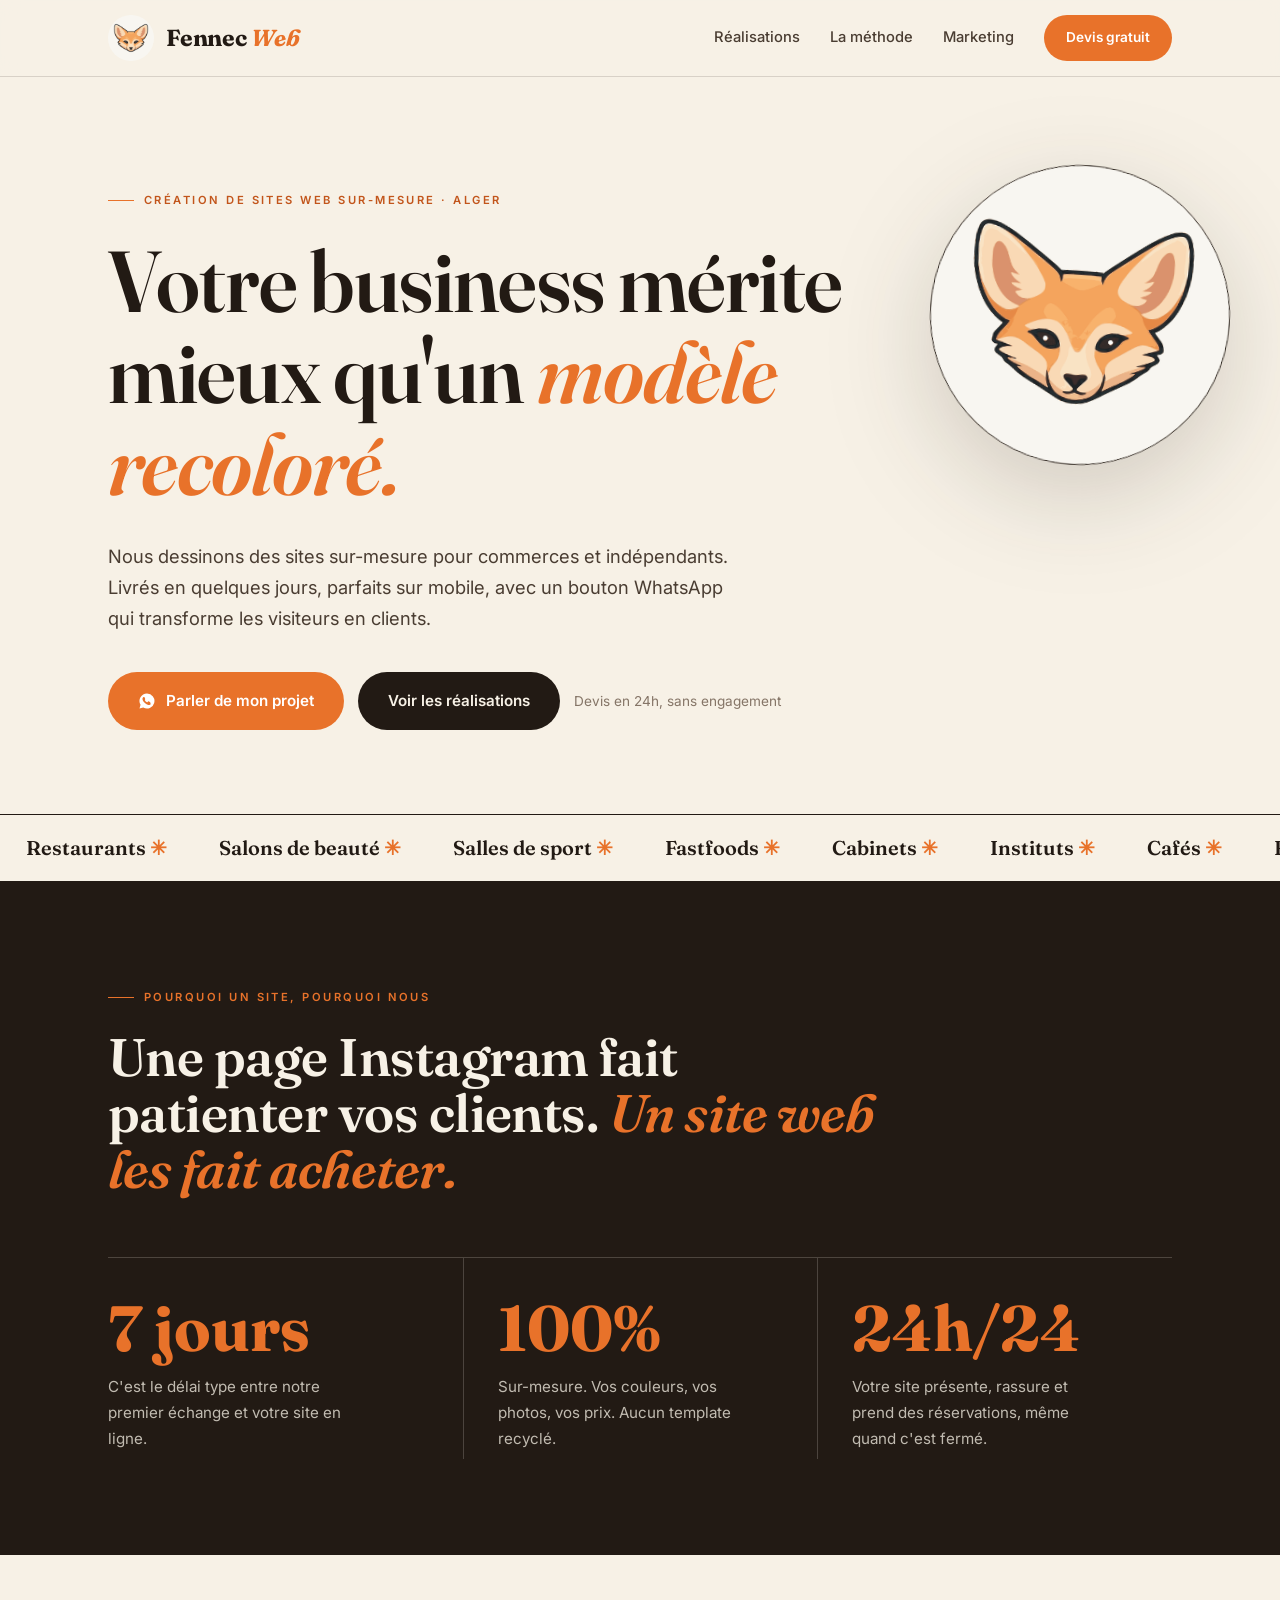
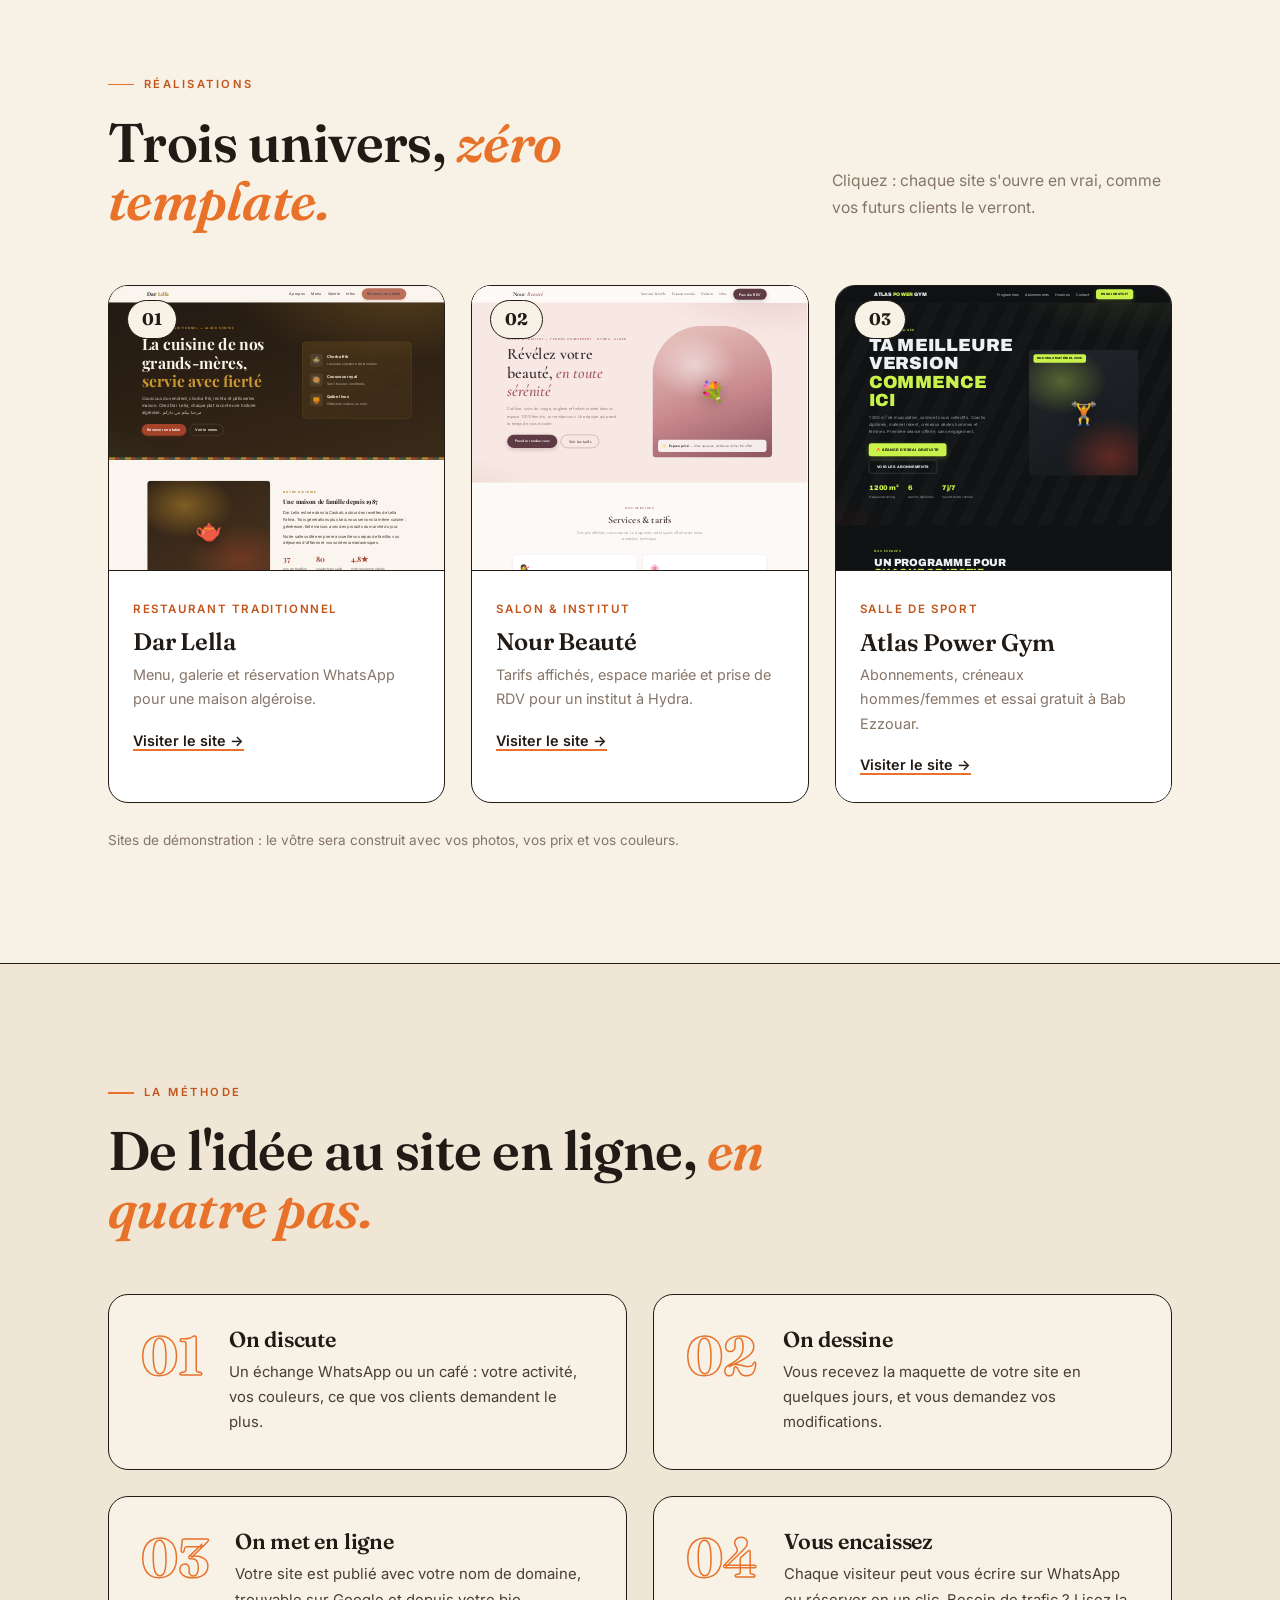
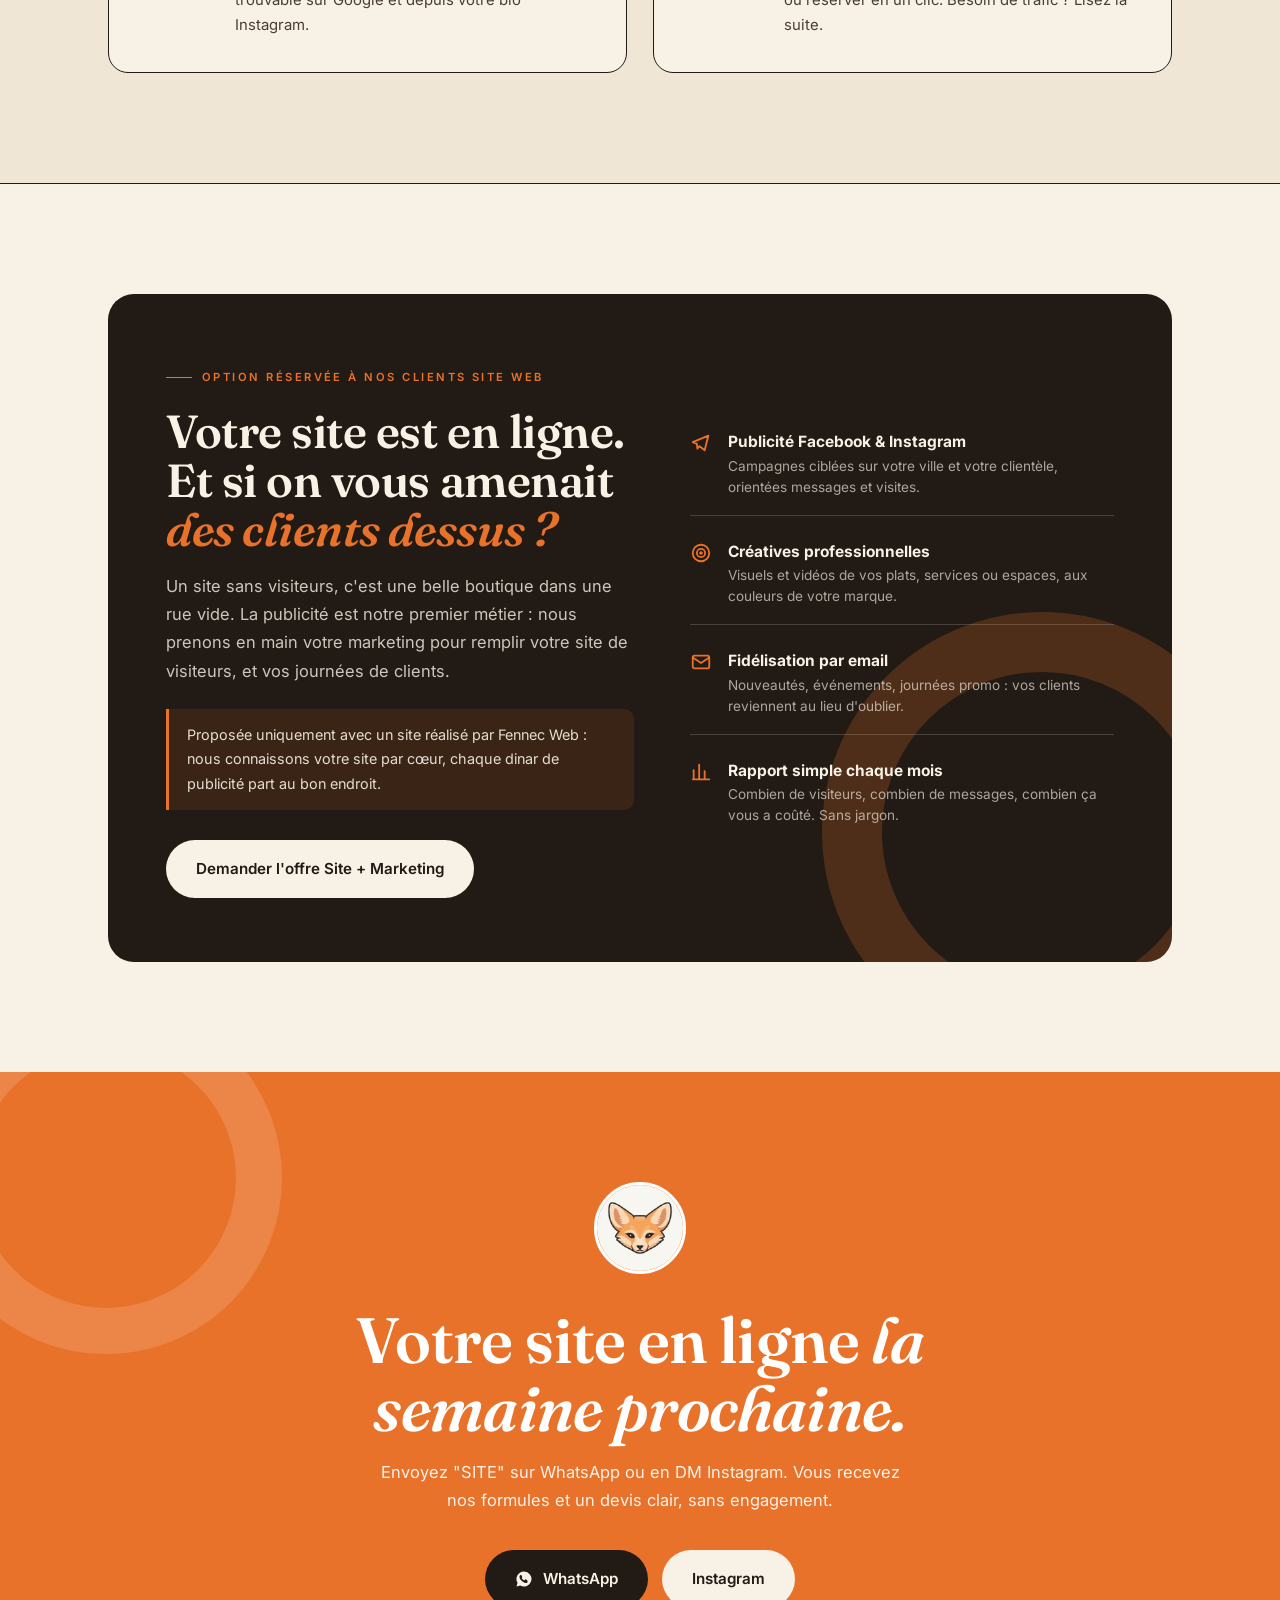
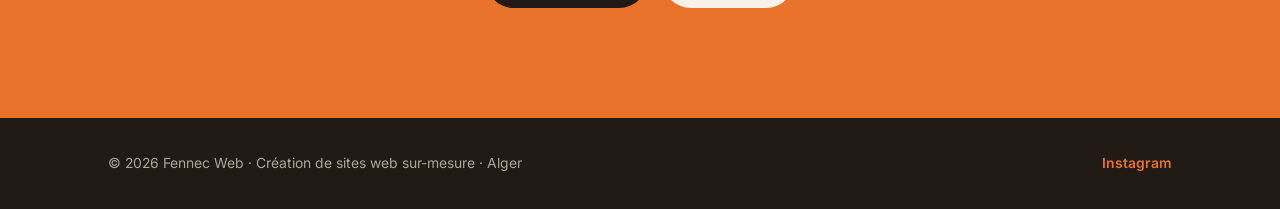
==== index.html @ 06501932 "Premier deploiement Fennec Web" ====
<!DOCTYPE html>
<html lang="fr">
<head>
<meta charset="UTF-8">
<meta name="viewport" content="width=device-width, initial-scale=1.0">
<title>Fennec Web — Création de sites web sur-mesure</title>
<meta name="description" content="Fennec Web crée des sites web sur-mesure pour commerces et indépendants en Algérie. Livrés en quelques jours, adaptés mobile. Option marketing pour amener des clients sur votre site.">
<link rel="icon" type="image/png" href="[data-uri]">
<link rel="preconnect" href="https://fonts.googleapis.com">
<link rel="preconnect" href="https://fonts.gstatic.com" crossorigin>
<link href="https://fonts.googleapis.com/css2?family=Fraunces:ital,opsz,wght@0,9..144,500;0,9..144,600;0,9..144,700;1,9..144,500;1,9..144,600&family=Inter:wght@400;500;600&display=swap" rel="stylesheet">
<script>document.documentElement.classList.add("js")</script>
<style>
  :root{
    --cream:#F7F1E6;
    --cream-2:#EFE6D5;
    --ink:#221A14;
    --ink-soft:#4A3D32;
    --muted:#857567;
    --orange:#E8722A;
    --terra:#C2551B;
    --line:rgba(34,26,20,.14);
    --serif:'Fraunces',Georgia,serif;
    --sans:'Inter',system-ui,sans-serif;
  }
  *{margin:0;padding:0;box-sizing:border-box}
  html{scroll-behavior:smooth}
  body{font-family:var(--sans);background:var(--cream);color:var(--ink);line-height:1.7;font-size:16.5px}
  ::selection{background:var(--orange);color:#fff}
  h1,h2,h3{font-family:var(--serif);line-height:1.06;font-weight:600;letter-spacing:-.01em}
  a{color:inherit}
  .wrap{max-width:1120px;margin:0 auto;padding:0 28px}
  .label{font-family:var(--sans);display:inline-flex;align-items:center;gap:10px;letter-spacing:.22em;text-transform:uppercase;font-size:.7rem;font-weight:600;color:var(--terra)}
  .label::before{content:"";width:26px;height:1.5px;background:var(--orange)}
  .btn{display:inline-flex;align-items:center;gap:10px;background:var(--ink);color:var(--cream);text-decoration:none;padding:16px 30px;border-radius:999px;font-weight:600;font-size:.95rem;transition:transform .2s cubic-bezier(.2,.7,.3,1.2),background .2s}
  .btn:hover{transform:translateY(-2px) scale(1.02);background:#000}
  .btn.orange{background:var(--orange);color:#fff}
  .btn.orange:hover{background:var(--terra)}
  .btn.light{background:var(--cream);color:var(--ink)}
  .btn svg{width:18px;height:18px;flex-shrink:0}

  /* reveal on scroll */
  html.js .rv{opacity:0;transform:translateY(26px);transition:opacity .7s ease,transform .7s cubic-bezier(.2,.7,.3,1)}
  html.js .rv.in{opacity:1;transform:none}

  /* NAV */
  nav{position:sticky;top:0;z-index:60;background:rgba(247,241,230,.9);backdrop-filter:blur(10px);border-bottom:1px solid var(--line)}
  .nav-in{display:flex;align-items:center;justify-content:space-between;height:76px}
  .brand{display:flex;align-items:center;gap:12px;text-decoration:none}
  .brand img{width:46px;height:46px;border-radius:50%}
  .brand b{font-family:var(--serif);font-weight:700;font-size:1.45rem;letter-spacing:-.01em}
  .brand b em{font-style:italic;color:var(--orange)}
  .nav-links{display:flex;gap:30px;align-items:center;font-size:.92rem;font-weight:500}
  .nav-links a:not(.btn){text-decoration:none;color:var(--ink-soft);position:relative}
  .nav-links a:not(.btn)::after{content:"";position:absolute;left:0;bottom:-5px;width:0;height:2px;background:var(--orange);transition:width .25s}
  .nav-links a:not(.btn):hover::after{width:100%}
  .nav-links .btn{padding:11px 22px;font-size:.85rem}

  /* HERO */
  .hero{position:relative;padding:104px 0 84px;overflow:hidden}
  .hero .wrap{position:relative}
  .hero-head{position:absolute;right:-30px;top:-16px;width:min(300px,28vw);aspect-ratio:1;border-radius:50%;border:1.5px solid var(--ink);object-fit:cover;filter:drop-shadow(0 30px 50px rgba(34,26,20,.18));transform:rotate(4deg)}
  .hero h1{font-size:clamp(2.9rem,7.2vw,5.4rem);max-width:15ch;margin:26px 0 30px}
  .hero h1 em{font-style:italic;color:var(--orange)}
  .hero p.lead{font-size:1.15rem;color:var(--ink-soft);max-width:52ch;margin-bottom:38px}
  .hero-cta{display:flex;gap:14px;flex-wrap:wrap;align-items:center}
  .hero-hint{font-size:.85rem;color:var(--muted)}

  /* MARQUEE */
  .marquee{border-top:1.5px solid var(--ink);border-bottom:1.5px solid var(--ink);background:var(--cream);overflow:hidden;white-space:nowrap;padding:16px 0}
  .marquee-track{display:inline-block;animation:mq 26s linear infinite}
  .marquee span{font-family:var(--serif);font-size:1.25rem;font-weight:600;margin:0 26px}
  .marquee i{font-style:normal;color:var(--orange)}
  @keyframes mq{from{transform:translateX(0)}to{transform:translateX(-50%)}}

  /* STATS BAND */
  .band{background:var(--ink);color:var(--cream);padding:96px 0}
  .band .label{color:var(--orange)}
  .band h2{font-size:clamp(2rem,4.6vw,3.3rem);max-width:22ch;margin:22px 0 60px}
  .band h2 em{font-style:italic;color:var(--orange)}
  .stats{display:grid;grid-template-columns:repeat(3,1fr);gap:0;border-top:1px solid rgba(247,241,230,.2)}
  .stat{padding:38px 34px 8px;border-left:1px solid rgba(247,241,230,.2)}
  .stat:first-child{border-left:none;padding-left:0}
  .stat b{font-family:var(--serif);font-weight:700;font-size:clamp(2.6rem,5vw,4rem);display:block;line-height:1;color:var(--orange);margin-bottom:14px}
  .stat span{color:rgba(247,241,230,.75);font-size:.95rem;display:block;max-width:26ch}

  /* WORKS */
  section.works-sec{padding:110px 0}
  .sec-head{display:flex;align-items:flex-end;justify-content:space-between;gap:30px;margin-bottom:56px;flex-wrap:wrap}
  .sec-head h2{font-size:clamp(2.1rem,4.8vw,3.4rem);max-width:18ch;margin-top:20px}
  .sec-head h2 em{font-style:italic;color:var(--orange)}
  .sec-head p{color:var(--muted);max-width:34ch;font-size:.98rem;padding-bottom:8px}
  .works{display:grid;grid-template-columns:repeat(3,1fr);gap:26px}
  .work{position:relative;display:block;text-decoration:none;background:#fff;border:1.5px solid var(--ink);border-radius:20px;overflow:hidden;transition:transform .25s cubic-bezier(.2,.7,.3,1),box-shadow .25s}
  .work:hover{transform:translateY(-8px) rotate(-.4deg);box-shadow:10px 14px 0 var(--orange)}
  .num{position:absolute;top:14px;left:18px;z-index:3;font-family:var(--serif);font-weight:700;font-size:1.05rem;background:var(--cream);border:1.5px solid var(--ink);border-radius:999px;padding:4px 14px}
  .thumb{position:relative;aspect-ratio:4/3.4;overflow:hidden;border-bottom:1.5px solid var(--ink);background:var(--cream-2)}
  .thumb .fallback{position:absolute;inset:0}
  .thumb.t-resto .fallback{background:linear-gradient(150deg,#3a2a18,#231a12)}
  .thumb.t-salon .fallback{background:linear-gradient(150deg,#e9c6c0,#c98a8e)}
  .thumb.t-gym .fallback{background:linear-gradient(150deg,#22262b,#101214)}
  .thumb iframe{position:relative;width:400%;height:400%;transform:scale(.25);transform-origin:0 0;border:0;pointer-events:none}
  .work .meta{padding:22px 24px 24px;background:#fff}
  .work .meta .cat{font-size:.72rem;font-weight:600;letter-spacing:.14em;text-transform:uppercase;color:var(--terra)}
  .work .meta h3{font-size:1.5rem;margin:8px 0 8px}
  .work .meta p{font-size:.9rem;color:var(--muted);margin-bottom:14px}
  .work .meta .visit{font-weight:600;font-size:.9rem;border-bottom:2px solid var(--orange)}
  .works-note{color:var(--muted);font-size:.85rem;margin-top:26px}

  /* PROCESS */
  .proc{background:var(--cream-2);border-top:1.5px solid var(--ink);border-bottom:1.5px solid var(--ink);padding:110px 0}
  .steps{display:grid;grid-template-columns:repeat(2,1fr);gap:26px;margin-top:56px}
  .step{background:var(--cream);border:1.5px solid var(--ink);border-radius:20px;padding:34px 32px;display:flex;gap:26px;align-items:flex-start;transition:transform .25s}
  .step:hover{transform:translateY(-4px)}
  .step .n{font-family:var(--serif);font-weight:700;font-size:3.4rem;line-height:1;color:transparent;-webkit-text-stroke:1.5px var(--orange);flex-shrink:0}
  .step h3{font-size:1.35rem;margin-bottom:8px}
  .step p{font-size:.93rem;color:var(--ink-soft)}

  /* MARKETING */
  .mkt-sec{padding:110px 0}
  .mkt{background:var(--ink);color:var(--cream);border-radius:26px;padding:64px 58px;display:grid;grid-template-columns:1.05fr .95fr;gap:56px;align-items:center;position:relative;overflow:hidden}
  .mkt::after{content:"";position:absolute;right:-90px;bottom:-90px;width:320px;height:320px;border-radius:50%;border:60px solid var(--orange);opacity:.22}
  .mkt .label{color:var(--orange)}
  .mkt h2{font-size:clamp(1.9rem,4vw,2.9rem);margin:20px 0 18px}
  .mkt h2 em{font-style:italic;color:var(--orange)}
  .mkt>div>p{color:rgba(247,241,230,.8);margin-bottom:24px}
  .mkt .note{font-size:.9rem;background:rgba(232,114,42,.12);border-left:3px solid var(--orange);padding:14px 18px;border-radius:0 10px 10px 0;margin-bottom:30px;color:rgba(247,241,230,.9)}
  .mkt ul{list-style:none;display:grid;gap:6px;position:relative;z-index:2}
  .mkt li{display:flex;gap:16px;align-items:flex-start;padding:17px 0;border-bottom:1px solid rgba(247,241,230,.18)}
  .mkt li:last-child{border-bottom:none}
  .mkt li svg{width:22px;height:22px;color:var(--orange);flex-shrink:0;margin-top:3px}
  .mkt li b{display:block;font-size:.97rem}
  .mkt li small{color:rgba(247,241,230,.65);font-size:.85rem;line-height:1.55;display:block}

  /* CTA */
  .cta{background:var(--orange);color:#fff;padding:110px 0;text-align:center;position:relative;overflow:hidden}
  .cta::before{content:"";position:absolute;left:-70px;top:-70px;width:260px;height:260px;border-radius:50%;border:46px solid rgba(255,255,255,.14)}
  .cta img{width:92px;height:92px;border-radius:50%;border:3px solid #fff;margin-bottom:24px;position:relative}
  .cta h2{font-size:clamp(2.3rem,5.6vw,4rem);max-width:18ch;margin:0 auto 16px;position:relative}
  .cta h2 em{font-style:italic}
  .cta p{color:rgba(255,255,255,.9);max-width:52ch;margin:0 auto 36px;position:relative}
  .cta-row{display:flex;gap:14px;justify-content:center;flex-wrap:wrap;position:relative}

  footer{background:var(--ink);color:rgba(247,241,230,.65);padding:34px 0;font-size:.87rem}
  .foot{display:flex;justify-content:space-between;gap:16px;flex-wrap:wrap;align-items:center}
  .foot a{color:var(--orange);text-decoration:none;font-weight:600}

  @media(max-width:900px){
    .nav-links a:not(.btn){display:none}
    .hero{padding:60px 0 64px}
    .hero-head{position:static;width:130px;transform:none;margin-bottom:6px}
    .hero h1{font-size:clamp(2.5rem,10vw,3.4rem)}
    .stats{grid-template-columns:1fr}
    .stat{border-left:none;border-top:1px solid rgba(247,241,230,.2);padding:26px 0 4px}
    .stat:first-child{border-top:none}
    .works{grid-template-columns:1fr}
    .steps{grid-template-columns:1fr}
    .mkt{grid-template-columns:1fr;padding:38px 26px}
    section.works-sec,.proc,.mkt-sec,.cta{padding:70px 0}
  }
</style>
</head>
<body>

<nav>
  <div class="wrap nav-in">
    <a class="brand" href="#">
      <img src="[data-uri]" alt="Logo Fennec">
      <b>Fennec <em>Web</em></b>
    </a>
    <div class="nav-links">
      <a href="#realisations">Réalisations</a>
      <a href="#process">La méthode</a>
      <a href="#marketing">Marketing</a>
      <a class="btn orange" href="https://wa.me/213540462143?text=SITE%20-%20je%20veux%20un%20devis" target="_blank" rel="noopener">Devis gratuit</a>
    </div>
  </div>
</nav>

<header class="hero">
  <div class="wrap">
    <img class="hero-head" src="[data-uri]" alt="">
    <span class="label rv">Création de sites web sur-mesure · Alger</span>
    <h1 class="rv">Votre business mérite mieux qu'un <em>modèle recoloré.</em></h1>
    <p class="lead rv">Nous dessinons des sites sur-mesure pour commerces et indépendants. Livrés en quelques jours, parfaits sur mobile, avec un bouton WhatsApp qui transforme les visiteurs en clients.</p>
    <div class="hero-cta rv">
      <a class="btn orange" href="https://wa.me/213540462143?text=Bonjour%2C%20je%20veux%20un%20devis%20pour%20mon%20site%20web" target="_blank" rel="noopener">
        <svg viewBox="0 0 24 24" fill="currentColor"><path d="M12 2a10 10 0 0 0-8.6 15.1L2 22l5-1.3A10 10 0 1 0 12 2Zm5.2 14.1c-.2.6-1.3 1.2-1.8 1.2-.5.1-1 .2-3.4-.7-2.9-1.2-4.7-4.1-4.9-4.3-.1-.2-1.1-1.5-1.1-2.9s.7-2 1-2.3c.2-.3.5-.3.7-.3h.5c.2 0 .4 0 .6.5s.8 1.9.8 2c.1.1.1.3 0 .5-.3.6-.7.9-.5 1.2.7 1.2 1.6 2 2.8 2.6.3.2.5.1.7-.1l.8-1c.2-.2.4-.2.6-.1l1.9.9c.2.1.4.2.4.3.1.1.1.6-.1 1.2Z"/></svg>
        Parler de mon projet
      </a>
      <a class="btn" href="#realisations">Voir les réalisations</a>
      <span class="hero-hint">Devis en 24h, sans engagement</span>
    </div>
  </div>
</header>

<div class="marquee" aria-hidden="true">
  <div class="marquee-track">
    <span>Restaurants <i>✳</i></span><span>Salons de beauté <i>✳</i></span><span>Salles de sport <i>✳</i></span><span>Fastfoods <i>✳</i></span><span>Cabinets <i>✳</i></span><span>Instituts <i>✳</i></span><span>Cafés <i>✳</i></span><span>Boutiques <i>✳</i></span><span>Restaurants <i>✳</i></span><span>Salons de beauté <i>✳</i></span><span>Salles de sport <i>✳</i></span><span>Fastfoods <i>✳</i></span><span>Cabinets <i>✳</i></span><span>Instituts <i>✳</i></span><span>Cafés <i>✳</i></span><span>Boutiques <i>✳</i></span>
  </div>
</div>

<section class="band">
  <div class="wrap">
    <span class="label rv">Pourquoi un site, pourquoi nous</span>
    <h2 class="rv">Une page Instagram fait patienter vos clients. <em>Un site web les fait acheter.</em></h2>
    <div class="stats">
      <div class="stat rv"><b>7 jours</b><span>C'est le délai type entre notre premier échange et votre site en ligne.</span></div>
      <div class="stat rv"><b>100%</b><span>Sur-mesure. Vos couleurs, vos photos, vos prix. Aucun template recyclé.</span></div>
      <div class="stat rv"><b>24h/24</b><span>Votre site présente, rassure et prend des réservations, même quand c'est fermé.</span></div>
    </div>
  </div>
</section>

<section class="works-sec" id="realisations">
  <div class="wrap">
    <div class="sec-head">
      <div>
        <span class="label rv">Réalisations</span>
        <h2 class="rv">Trois univers, <em>zéro template.</em></h2>
      </div>
      <p class="rv">Cliquez : chaque site s'ouvre en vrai, comme vos futurs clients le verront.</p>
    </div>
    <div class="works">
      <a class="work rv" href="demo-restaurant/index.html" target="_blank" rel="noopener">
        <span class="num">01</span>
        <div class="thumb t-resto"><div class="fallback"></div><iframe src="demo-restaurant/index.html" title="Aperçu du site Dar Lella" loading="lazy" tabindex="-1"></iframe></div>
        <div class="meta">
          <span class="cat">Restaurant traditionnel</span>
          <h3>Dar Lella</h3>
          <p>Menu, galerie et réservation WhatsApp pour une maison algéroise.</p>
          <span class="visit">Visiter le site →</span>
        </div>
      </a>
      <a class="work rv" href="demo-salon/index.html" target="_blank" rel="noopener">
        <span class="num">02</span>
        <div class="thumb t-salon"><div class="fallback"></div><iframe src="demo-salon/index.html" title="Aperçu du site Nour Beauté" loading="lazy" tabindex="-1"></iframe></div>
        <div class="meta">
          <span class="cat">Salon & institut</span>
          <h3>Nour Beauté</h3>
          <p>Tarifs affichés, espace mariée et prise de RDV pour un institut à Hydra.</p>
          <span class="visit">Visiter le site →</span>
        </div>
      </a>
      <a class="work rv" href="demo-gym/index.html" target="_blank" rel="noopener">
        <span class="num">03</span>
        <div class="thumb t-gym"><div class="fallback"></div><iframe src="demo-gym/index.html" title="Aperçu du site Atlas Power Gym" loading="lazy" tabindex="-1"></iframe></div>
        <div class="meta">
          <span class="cat">Salle de sport</span>
          <h3>Atlas Power Gym</h3>
          <p>Abonnements, créneaux hommes/femmes et essai gratuit à Bab Ezzouar.</p>
          <span class="visit">Visiter le site →</span>
        </div>
      </a>
    </div>
    <p class="works-note rv">Sites de démonstration : le vôtre sera construit avec vos photos, vos prix et vos couleurs.</p>
  </div>
</section>

<section class="proc" id="process">
  <div class="wrap">
    <span class="label rv">La méthode</span>
    <h2 class="rv" style="font-size:clamp(2.1rem,4.8vw,3.4rem);max-width:20ch;margin-top:20px">De l'idée au site en ligne, <em style="color:var(--orange)">en quatre pas.</em></h2>
    <div class="steps">
      <div class="step rv"><span class="n">01</span><div><h3>On discute</h3><p>Un échange WhatsApp ou un café : votre activité, vos couleurs, ce que vos clients demandent le plus.</p></div></div>
      <div class="step rv"><span class="n">02</span><div><h3>On dessine</h3><p>Vous recevez la maquette de votre site en quelques jours, et vous demandez vos modifications.</p></div></div>
      <div class="step rv"><span class="n">03</span><div><h3>On met en ligne</h3><p>Votre site est publié avec votre nom de domaine, trouvable sur Google et depuis votre bio Instagram.</p></div></div>
      <div class="step rv"><span class="n">04</span><div><h3>Vous encaissez</h3><p>Chaque visiteur peut vous écrire sur WhatsApp ou réserver en un clic. Besoin de trafic ? Lisez la suite.</p></div></div>
    </div>
  </div>
</section>

<section class="mkt-sec" id="marketing">
  <div class="wrap">
    <div class="mkt rv">
      <div>
        <span class="label">Option réservée à nos clients site web</span>
        <h2>Votre site est en ligne. Et si on vous amenait <em>des clients dessus ?</em></h2>
        <p>Un site sans visiteurs, c'est une belle boutique dans une rue vide. La publicité est notre premier métier : nous prenons en main votre marketing pour remplir votre site de visiteurs, et vos journées de clients.</p>
        <div class="note">Proposée uniquement avec un site réalisé par Fennec Web : nous connaissons votre site par cœur, chaque dinar de publicité part au bon endroit.</div>
        <a class="btn light" href="https://wa.me/213540462143?text=Je%20veux%20l%27offre%20Site%20%2B%20Marketing" target="_blank" rel="noopener">Demander l'offre Site + Marketing</a>
      </div>
      <ul>
        <li>
          <svg viewBox="0 0 24 24" fill="none" stroke="currentColor" stroke-width="2" stroke-linecap="round" stroke-linejoin="round"><path d="M3 11l17-7-4 16-5.5-4.5L8 18l-.5-5L3 11z"/></svg>
          <div><b>Publicité Facebook & Instagram</b><small>Campagnes ciblées sur votre ville et votre clientèle, orientées messages et visites.</small></div>
        </li>
        <li>
          <svg viewBox="0 0 24 24" fill="none" stroke="currentColor" stroke-width="2" stroke-linecap="round" stroke-linejoin="round"><circle cx="12" cy="12" r="9"/><circle cx="12" cy="12" r="4.5"/><circle cx="12" cy="12" r="1"/></svg>
          <div><b>Créatives professionnelles</b><small>Visuels et vidéos de vos plats, services ou espaces, aux couleurs de votre marque.</small></div>
        </li>
        <li>
          <svg viewBox="0 0 24 24" fill="none" stroke="currentColor" stroke-width="2" stroke-linecap="round" stroke-linejoin="round"><rect x="3" y="5" width="18" height="14" rx="2"/><path d="m3 7 9 6 9-6"/></svg>
          <div><b>Fidélisation par email</b><small>Nouveautés, événements, journées promo : vos clients reviennent au lieu d'oublier.</small></div>
        </li>
        <li>
          <svg viewBox="0 0 24 24" fill="none" stroke="currentColor" stroke-width="2" stroke-linecap="round" stroke-linejoin="round"><path d="M4 20V10M10 20V4M16 20v-9M21 20H3"/></svg>
          <div><b>Rapport simple chaque mois</b><small>Combien de visiteurs, combien de messages, combien ça vous a coûté. Sans jargon.</small></div>
        </li>
      </ul>
    </div>
  </div>
</section>

<section class="cta" id="contact">
  <div class="wrap">
    <img src="[data-uri]" alt="" class="rv">
    <h2 class="rv">Votre site en ligne <em>la semaine prochaine.</em></h2>
    <p class="rv">Envoyez "SITE" sur WhatsApp ou en DM Instagram. Vous recevez nos formules et un devis clair, sans engagement.</p>
    <div class="cta-row rv">
      <a class="btn" href="https://wa.me/213540462143?text=SITE%20-%20je%20veux%20un%20devis" target="_blank" rel="noopener">
        <svg viewBox="0 0 24 24" fill="currentColor"><path d="M12 2a10 10 0 0 0-8.6 15.1L2 22l5-1.3A10 10 0 1 0 12 2Zm5.2 14.1c-.2.6-1.3 1.2-1.8 1.2-.5.1-1 .2-3.4-.7-2.9-1.2-4.7-4.1-4.9-4.3-.1-.2-1.1-1.5-1.1-2.9s.7-2 1-2.3c.2-.3.5-.3.7-.3h.5c.2 0 .4 0 .6.5s.8 1.9.8 2c.1.1.1.3 0 .5-.3.6-.7.9-.5 1.2.7 1.2 1.6 2 2.8 2.6.3.2.5.1.7-.1l.8-1c.2-.2.4-.2.6-.1l1.9.9c.2.1.4.2.4.3.1.1.1.6-.1 1.2Z"/></svg>
        WhatsApp
      </a>
      <a class="btn light" href="https://www.instagram.com/fennec.web" target="_blank" rel="noopener">Instagram</a>
    </div>
  </div>
</section>

<footer>
  <div class="wrap foot">
    <div>© 2026 Fennec Web · Création de sites web sur-mesure · Alger</div>
    <div><a href="https://www.instagram.com/fennec.web" target="_blank" rel="noopener">Instagram</a></div>
  </div>
</footer>

<script>
  const els = [...document.querySelectorAll('.rv')];
  const io = new IntersectionObserver(entries => {
    entries.forEach(e => { if (e.isIntersecting) { e.target.classList.add('in'); io.unobserve(e.target); } });
  }, { threshold: .12 });
  els.forEach(el => io.observe(el));
  setTimeout(() => els.forEach(el => el.classList.add('in')), 2500);
</script>
</body>
</html>
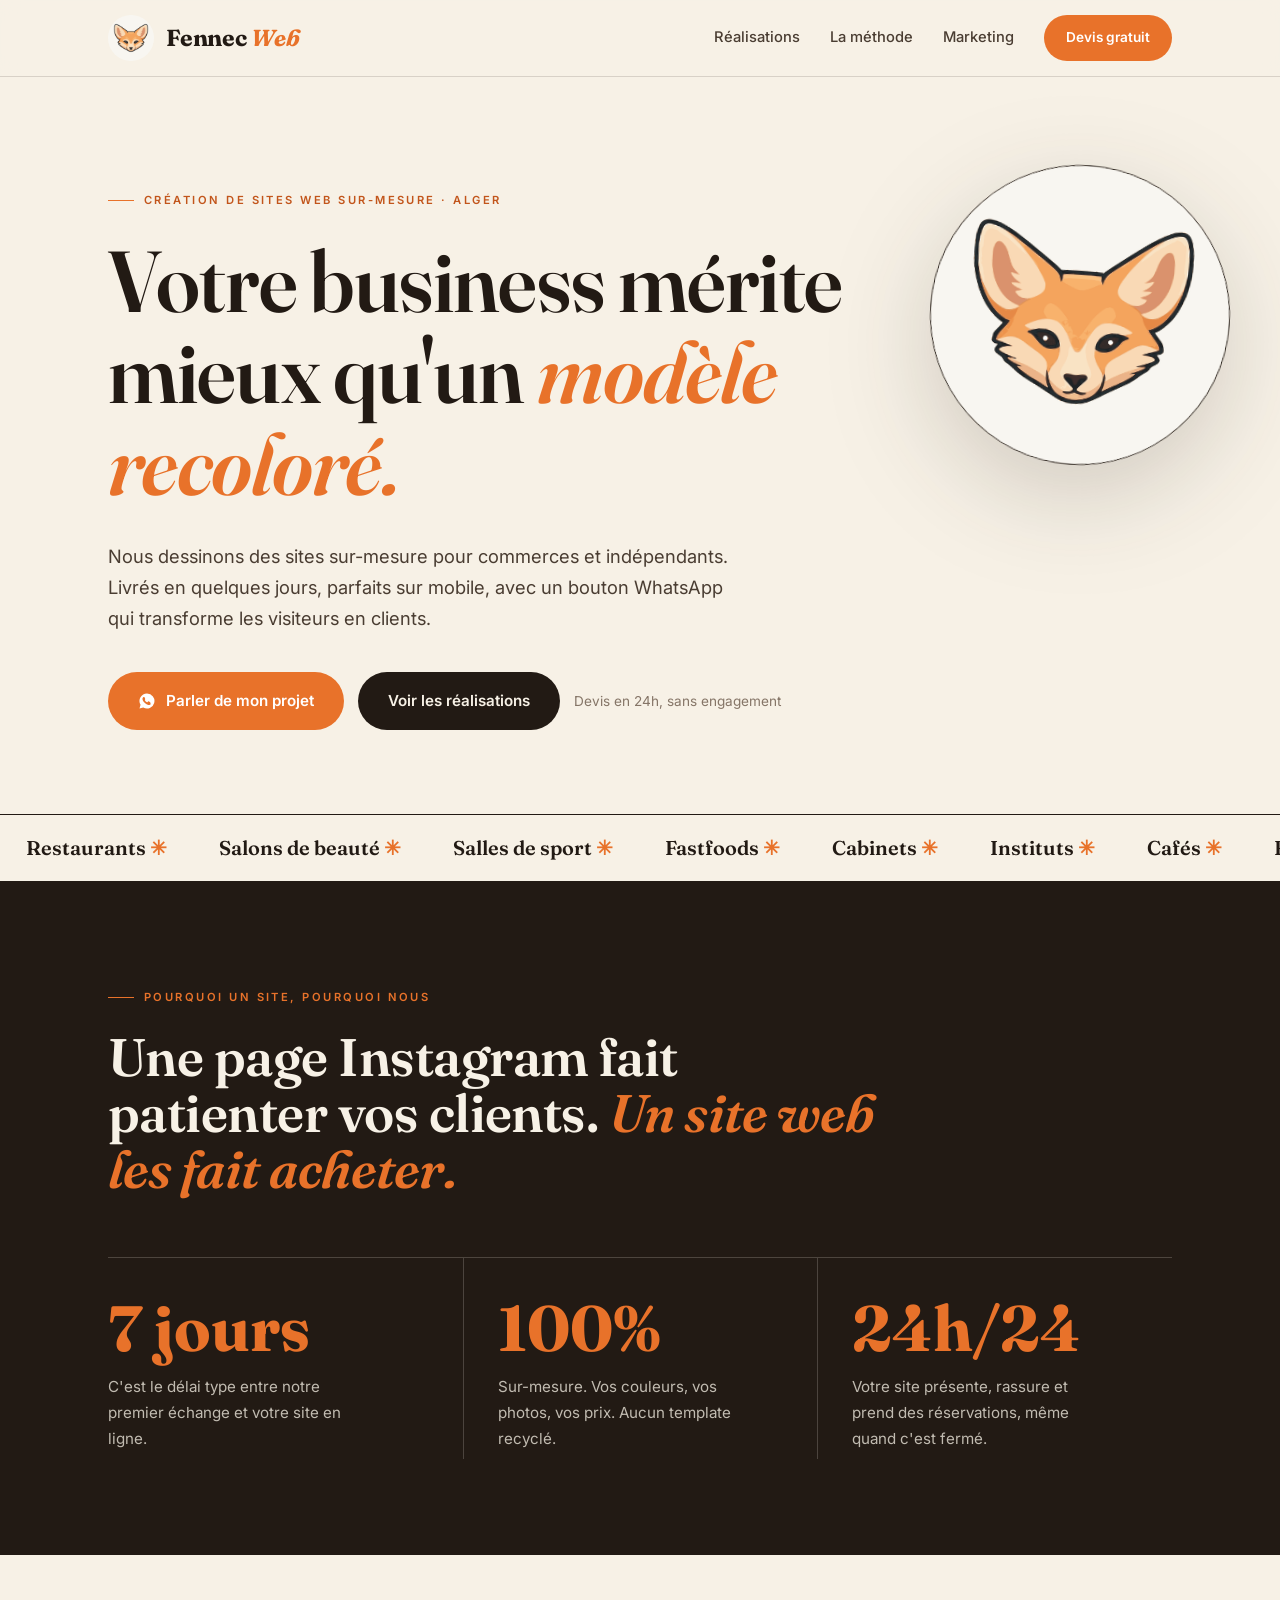
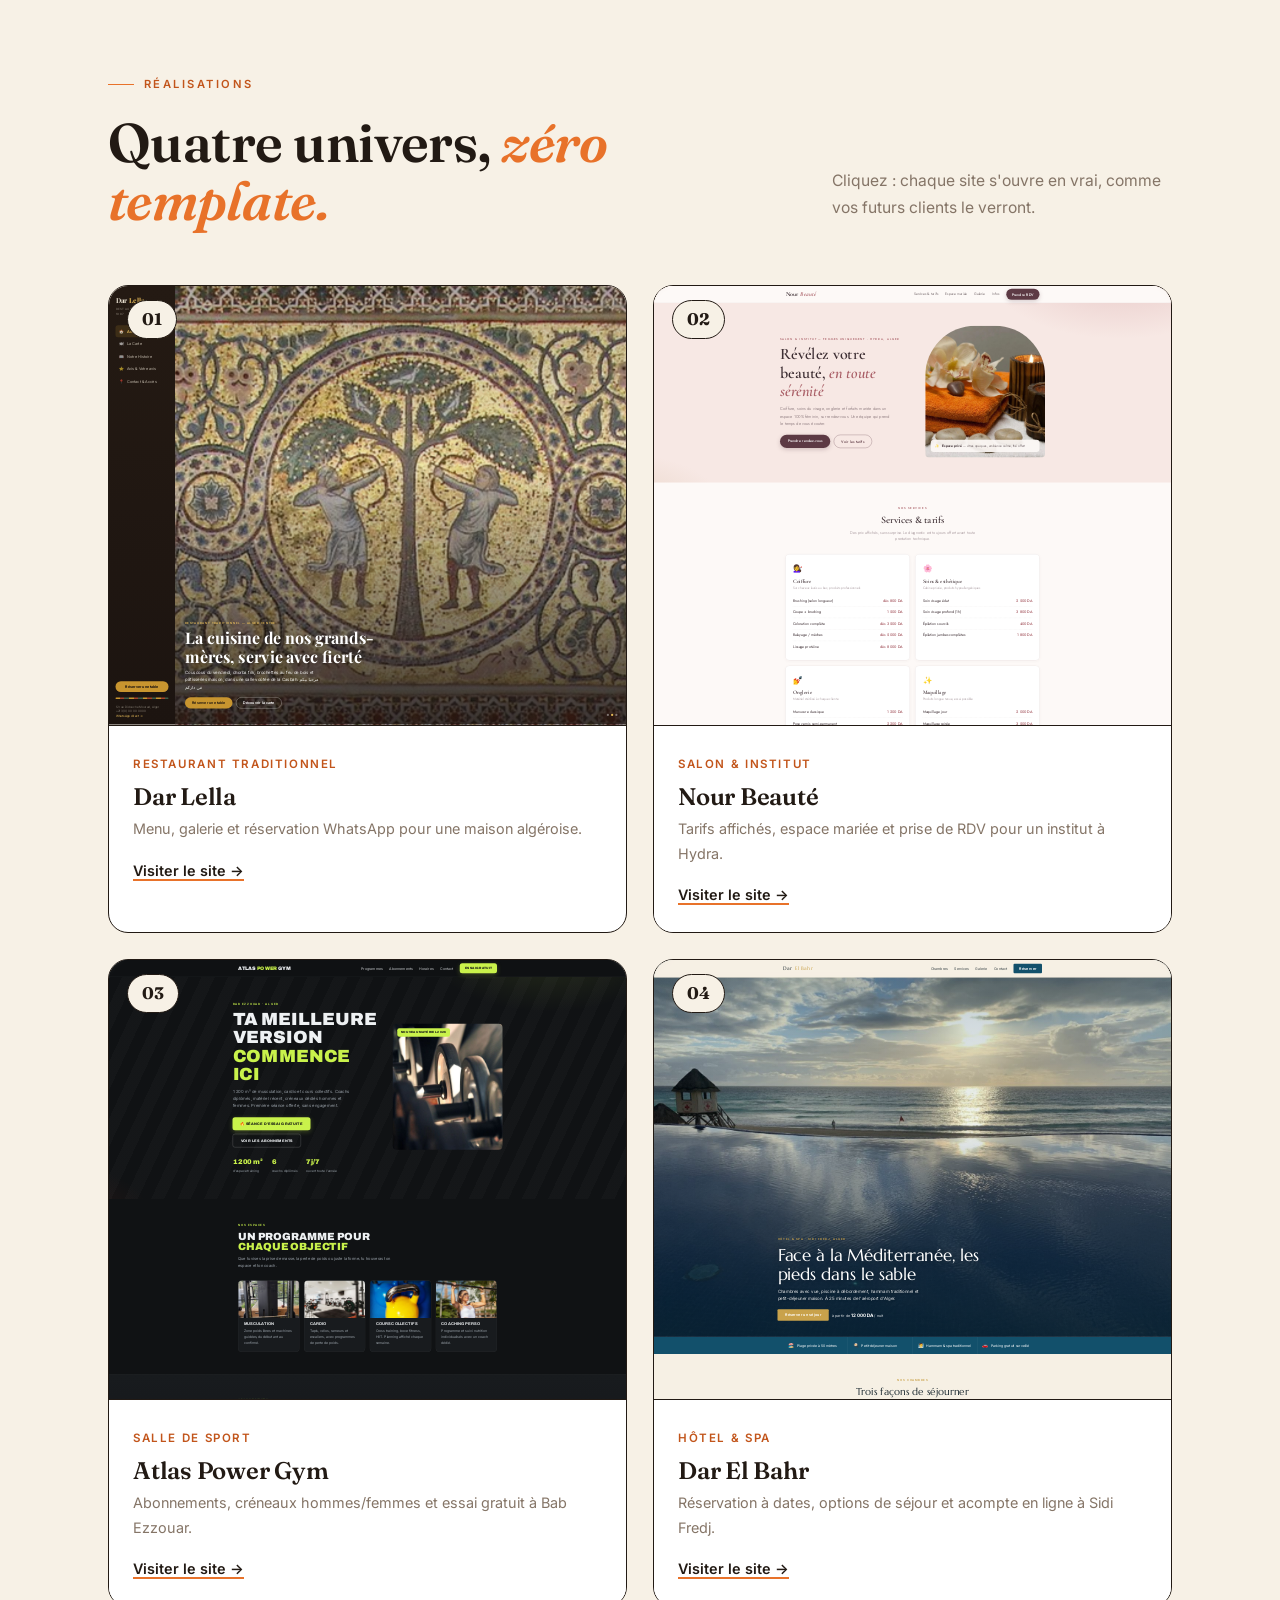
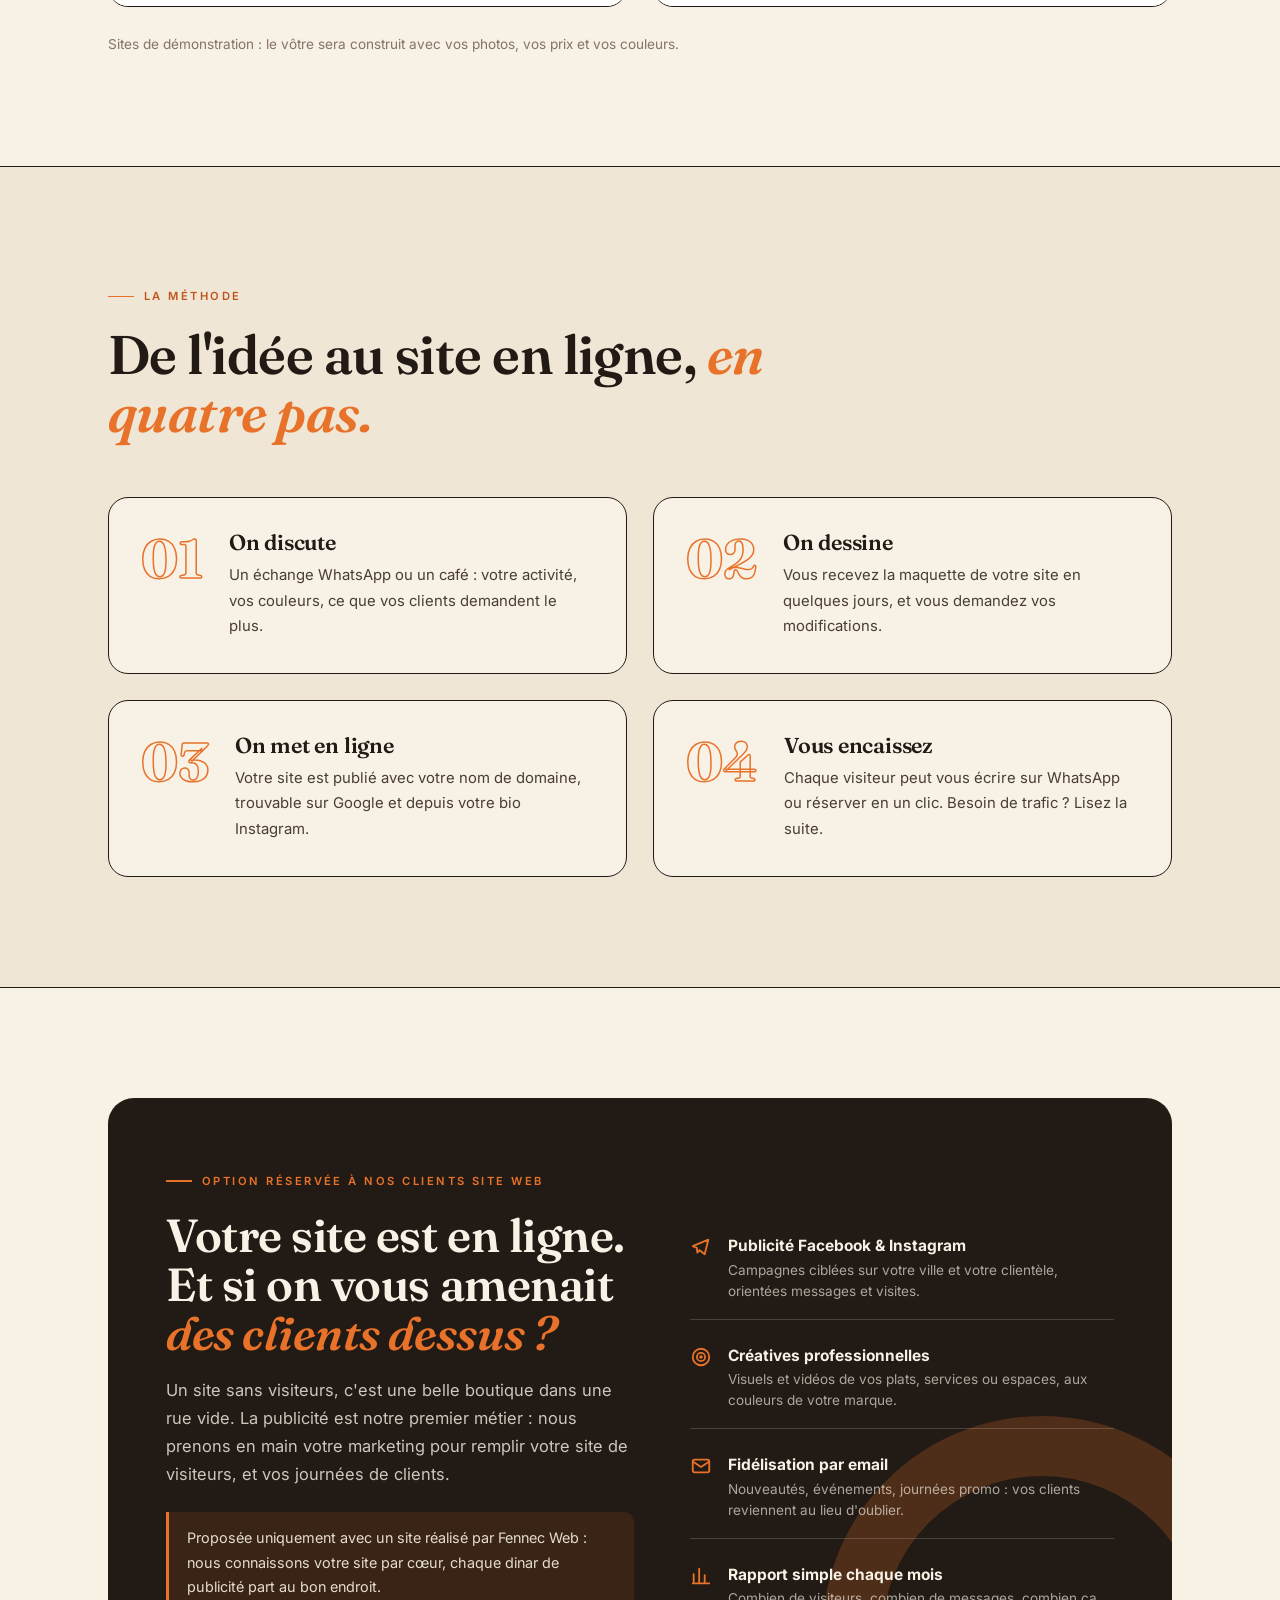
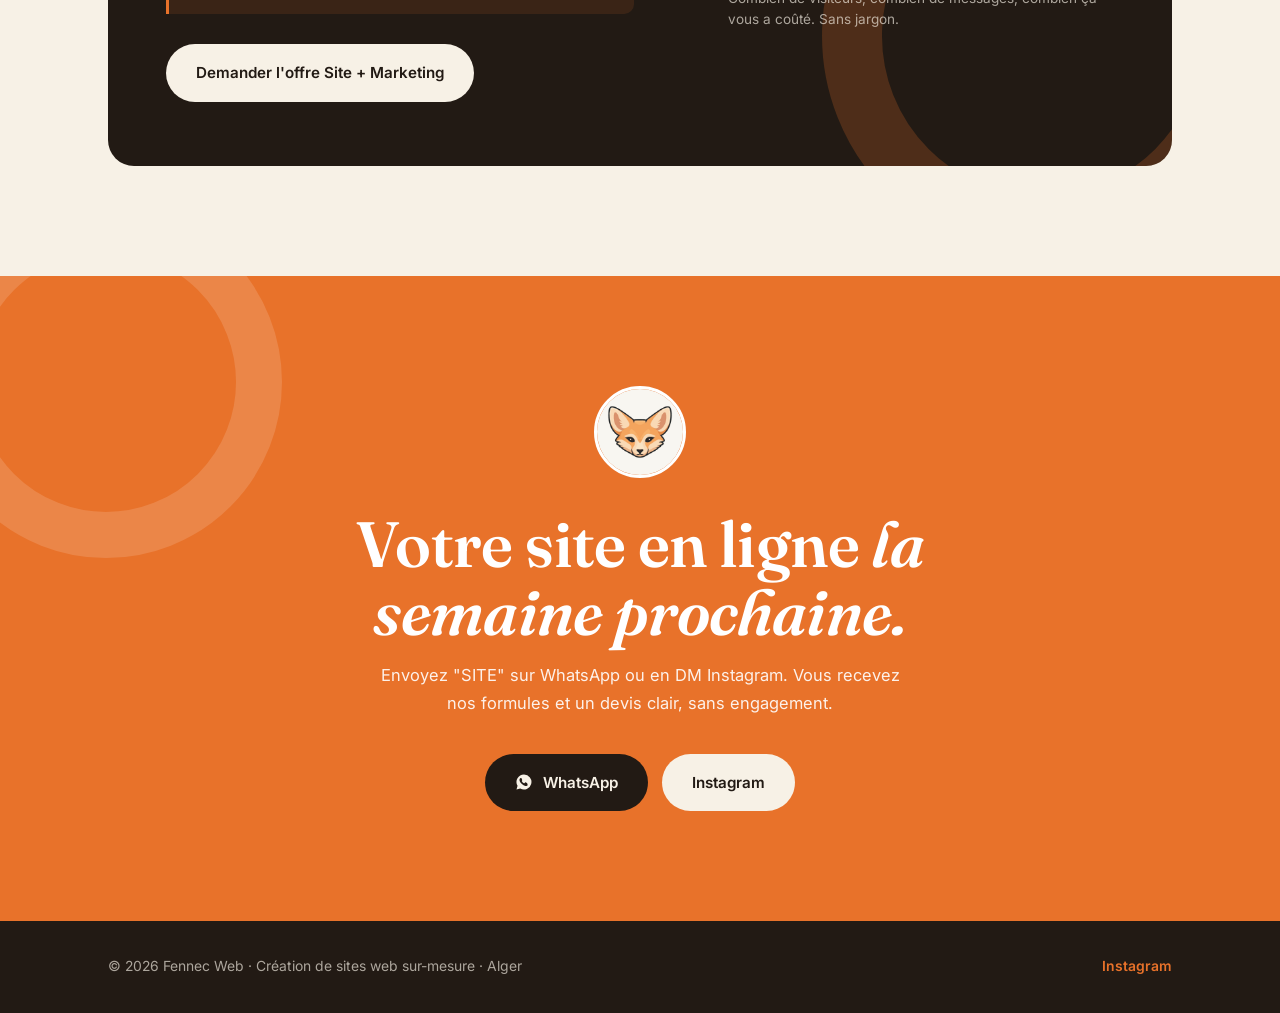
==== commit 8728ae44: "Publication du hub « Quatre univers », des demos hôtel et traiteur, et des photos - hub : grille 2x2" ====
--- a/index.html
+++ b/index.html
@@ -32,7 +32,7 @@
   .wrap{max-width:1120px;margin:0 auto;padding:0 28px}
   .label{font-family:var(--sans);display:inline-flex;align-items:center;gap:10px;letter-spacing:.22em;text-transform:uppercase;font-size:.7rem;font-weight:600;color:var(--terra)}
   .label::before{content:"";width:26px;height:1.5px;background:var(--orange)}
-  .btn{display:inline-flex;align-items:center;gap:10px;background:var(--ink);color:var(--cream);text-decoration:none;padding:16px 30px;border-radius:999px;font-weight:600;font-size:.95rem;transition:transform .2s cubic-bezier(.2,.7,.3,1.2),background .2s}
+  .btn{display:inline-flex;align-items:center;gap:10px;white-space:nowrap;background:var(--ink);color:var(--cream);text-decoration:none;padding:16px 30px;border-radius:999px;font-weight:600;font-size:.95rem;transition:transform .2s cubic-bezier(.2,.7,.3,1.2),background .2s}
   .btn:hover{transform:translateY(-2px) scale(1.02);background:#000}
   .btn.orange{background:var(--orange);color:#fff}
   .btn.orange:hover{background:var(--terra)}
@@ -48,7 +48,7 @@
   .nav-in{display:flex;align-items:center;justify-content:space-between;height:76px}
   .brand{display:flex;align-items:center;gap:12px;text-decoration:none}
   .brand img{width:46px;height:46px;border-radius:50%}
-  .brand b{font-family:var(--serif);font-weight:700;font-size:1.45rem;letter-spacing:-.01em}
+  .brand b{white-space:nowrap;font-family:var(--serif);font-weight:700;font-size:1.45rem;letter-spacing:-.01em}
   .brand b em{font-style:italic;color:var(--orange)}
   .nav-links{display:flex;gap:30px;align-items:center;font-size:.92rem;font-weight:500}
   .nav-links a:not(.btn){text-decoration:none;color:var(--ink-soft);position:relative}
@@ -90,7 +90,7 @@
   .sec-head h2{font-size:clamp(2.1rem,4.8vw,3.4rem);max-width:18ch;margin-top:20px}
   .sec-head h2 em{font-style:italic;color:var(--orange)}
   .sec-head p{color:var(--muted);max-width:34ch;font-size:.98rem;padding-bottom:8px}
-  .works{display:grid;grid-template-columns:repeat(3,1fr);gap:26px}
+  .works{display:grid;grid-template-columns:repeat(2,1fr);gap:26px}
   .work{position:relative;display:block;text-decoration:none;background:#fff;border:1.5px solid var(--ink);border-radius:20px;overflow:hidden;transition:transform .25s cubic-bezier(.2,.7,.3,1),box-shadow .25s}
   .work:hover{transform:translateY(-8px) rotate(-.4deg);box-shadow:10px 14px 0 var(--orange)}
   .num{position:absolute;top:14px;left:18px;z-index:3;font-family:var(--serif);font-weight:700;font-size:1.05rem;background:var(--cream);border:1.5px solid var(--ink);border-radius:999px;padding:4px 14px}
@@ -99,6 +99,7 @@
   .thumb.t-resto .fallback{background:linear-gradient(150deg,#3a2a18,#231a12)}
   .thumb.t-salon .fallback{background:linear-gradient(150deg,#e9c6c0,#c98a8e)}
   .thumb.t-gym .fallback{background:linear-gradient(150deg,#22262b,#101214)}
+  .thumb.t-hotel .fallback{background:linear-gradient(150deg,#12506B,#0C3A4E)}
   .thumb iframe{position:relative;width:400%;height:400%;transform:scale(.25);transform-origin:0 0;border:0;pointer-events:none}
   .work .meta{padding:22px 24px 24px;background:#fff}
   .work .meta .cat{font-size:.72rem;font-weight:600;letter-spacing:.14em;text-transform:uppercase;color:var(--terra)}
@@ -147,6 +148,9 @@
 
   @media(max-width:900px){
     .nav-links a:not(.btn){display:none}
+    .brand b{font-size:1.15rem}
+    .brand img{width:38px;height:38px}
+    .nav-links .btn{padding:9px 16px;font-size:.8rem}
     .hero{padding:60px 0 64px}
     .hero-head{position:static;width:130px;transform:none;margin-bottom:6px}
     .hero h1{font-size:clamp(2.5rem,10vw,3.4rem)}
@@ -217,7 +221,7 @@
     <div class="sec-head">
       <div>
         <span class="label rv">Réalisations</span>
-        <h2 class="rv">Trois univers, <em>zéro template.</em></h2>
+        <h2 class="rv">Quatre univers, <em>zéro template.</em></h2>
       </div>
       <p class="rv">Cliquez : chaque site s'ouvre en vrai, comme vos futurs clients le verront.</p>
     </div>
@@ -249,6 +253,16 @@
           <span class="cat">Salle de sport</span>
           <h3>Atlas Power Gym</h3>
           <p>Abonnements, créneaux hommes/femmes et essai gratuit à Bab Ezzouar.</p>
+          <span class="visit">Visiter le site →</span>
+        </div>
+      </a>
+      <a class="work rv" href="demo-hotel/index.html" target="_blank" rel="noopener">
+        <span class="num">04</span>
+        <div class="thumb t-hotel"><div class="fallback"></div><iframe src="demo-hotel/index.html" title="Aperçu du site Dar El Bahr" loading="lazy" tabindex="-1"></iframe></div>
+        <div class="meta">
+          <span class="cat">Hôtel & Spa</span>
+          <h3>Dar El Bahr</h3>
+          <p>Réservation à dates, options de séjour et acompte en ligne à Sidi Fredj.</p>
           <span class="visit">Visiter le site →</span>
         </div>
       </a>
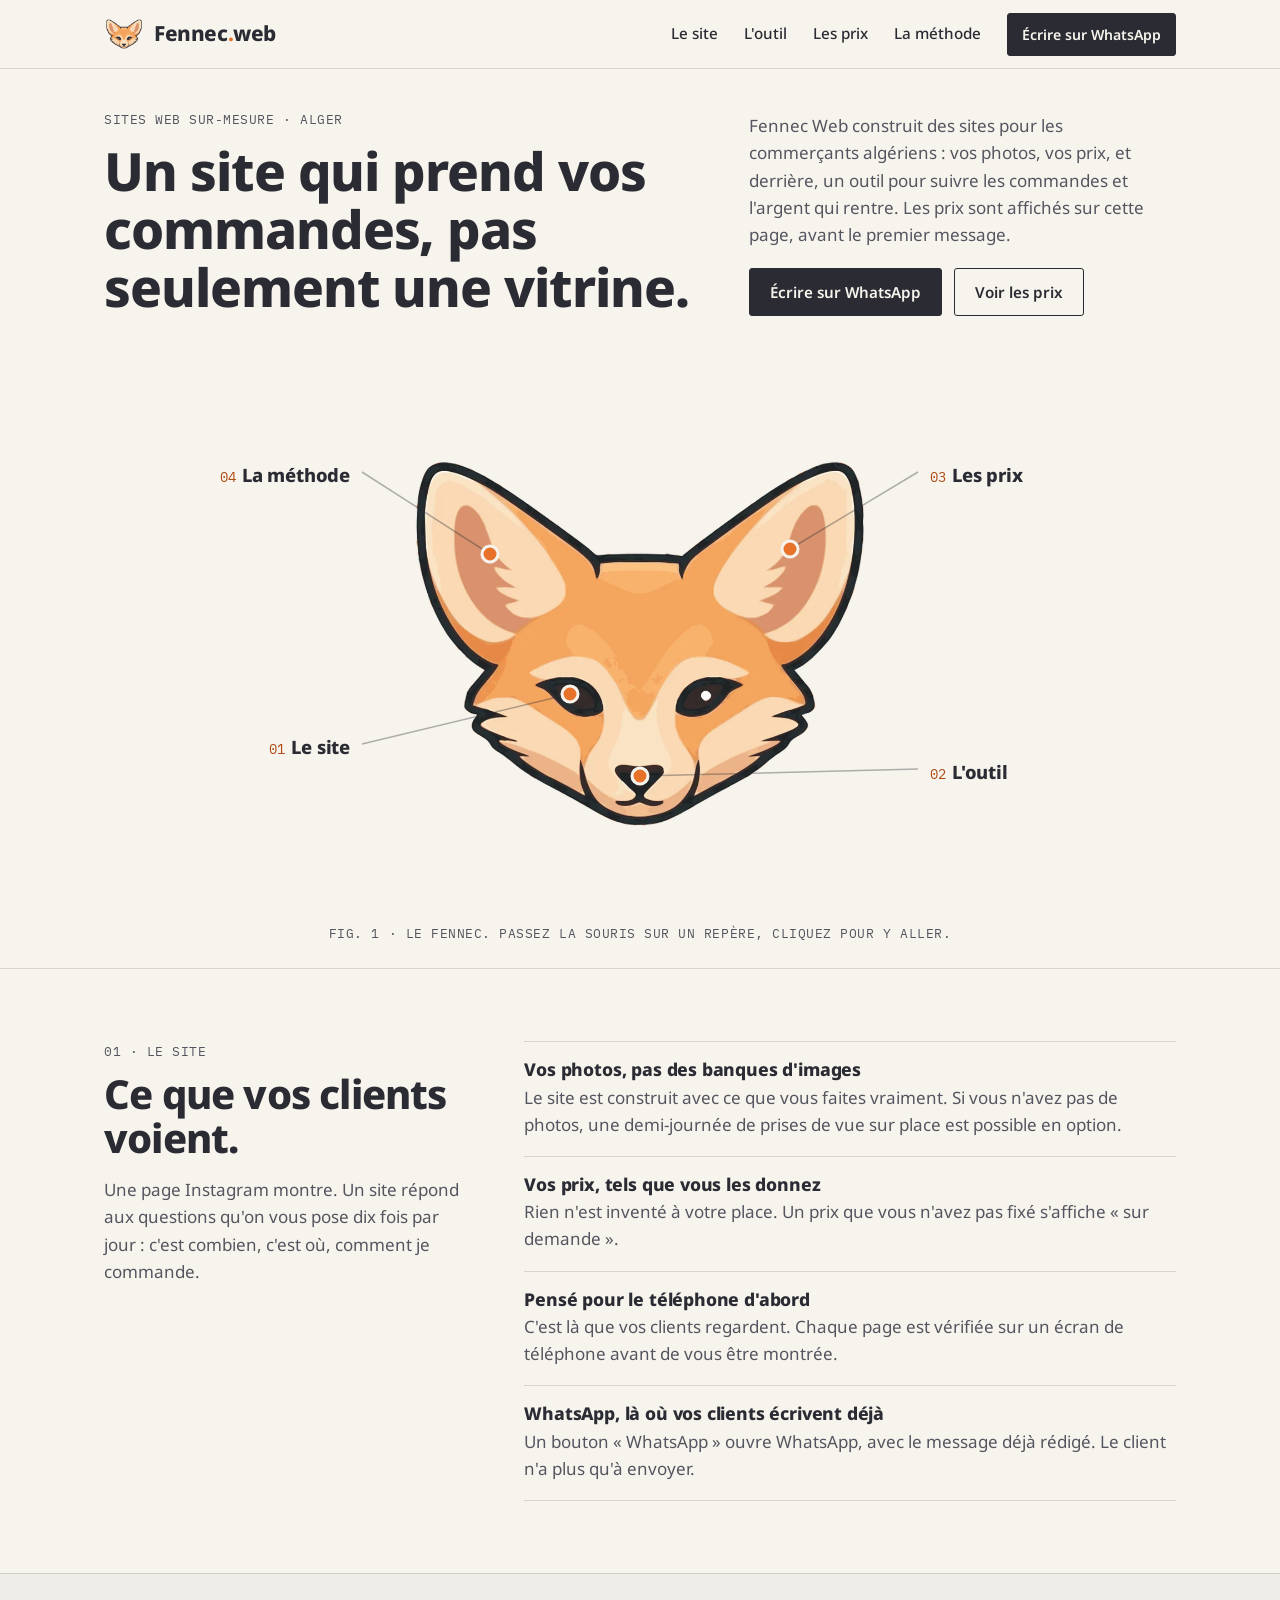
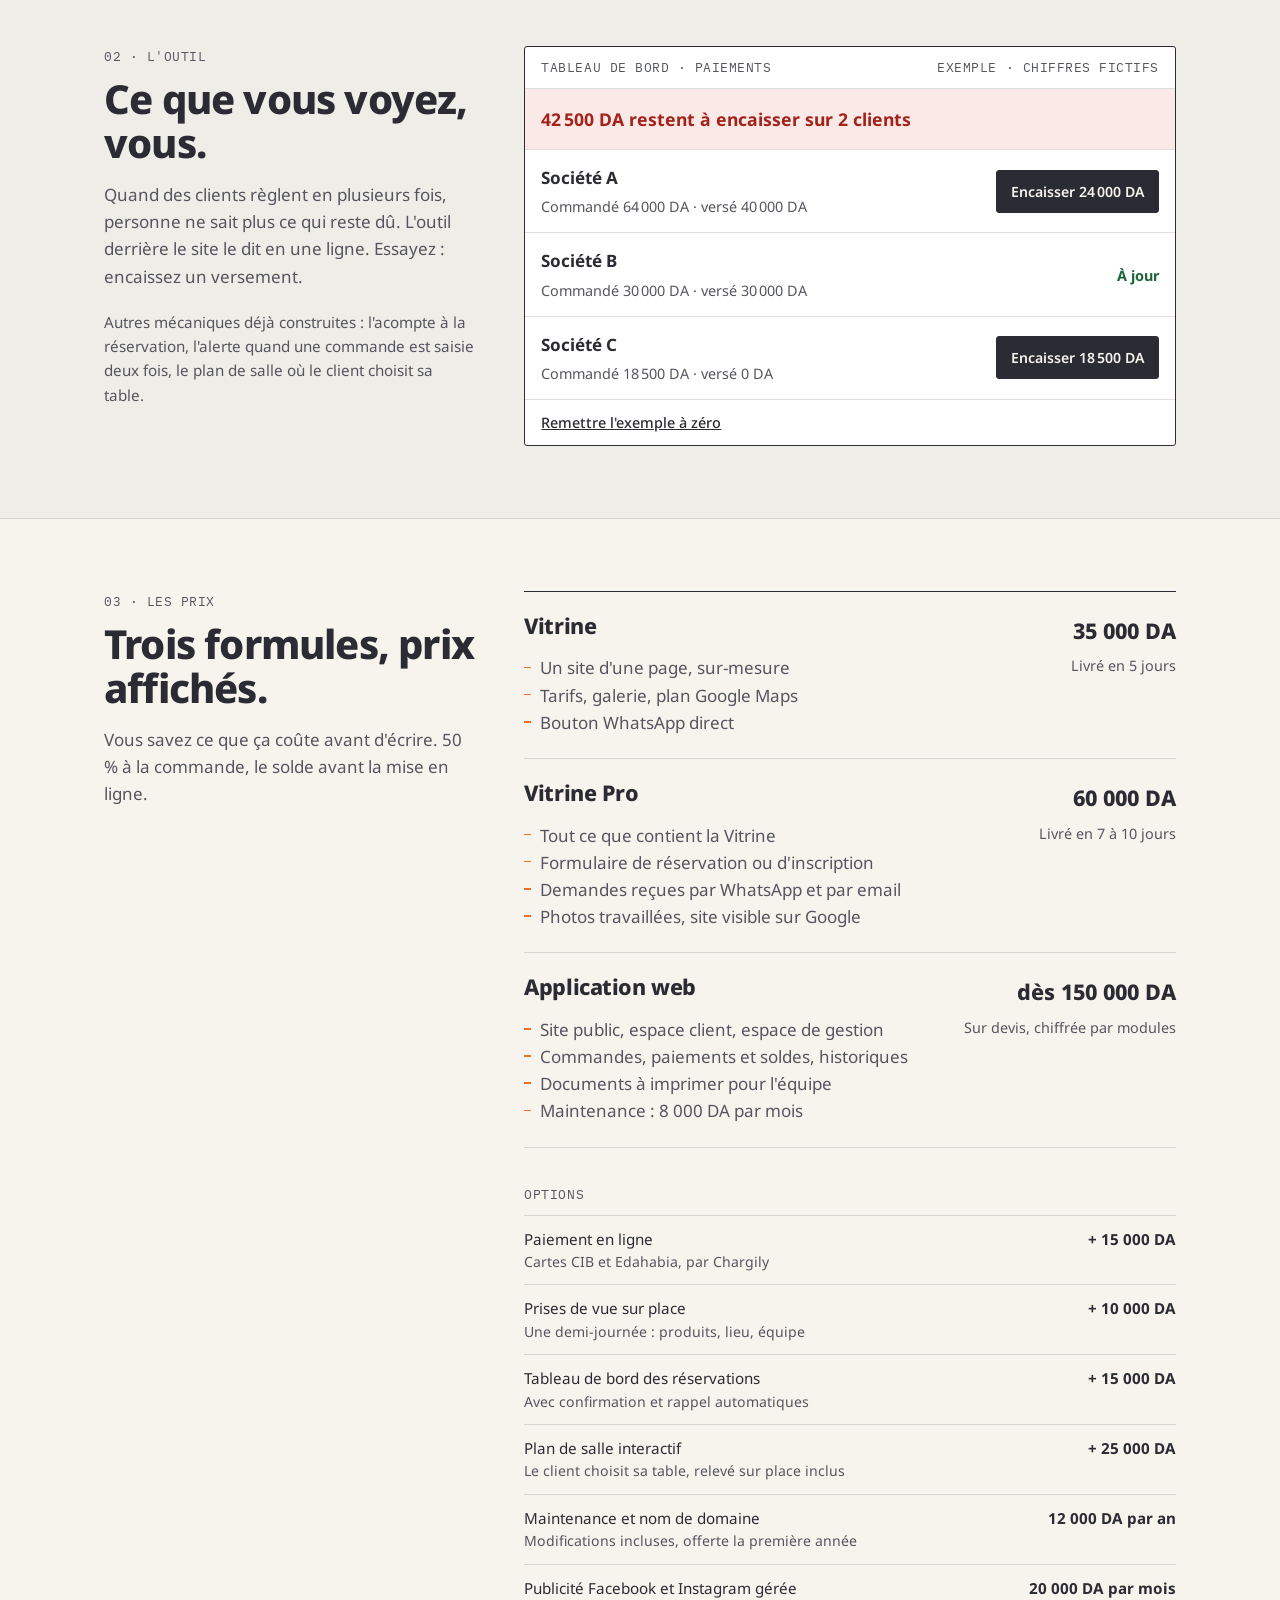
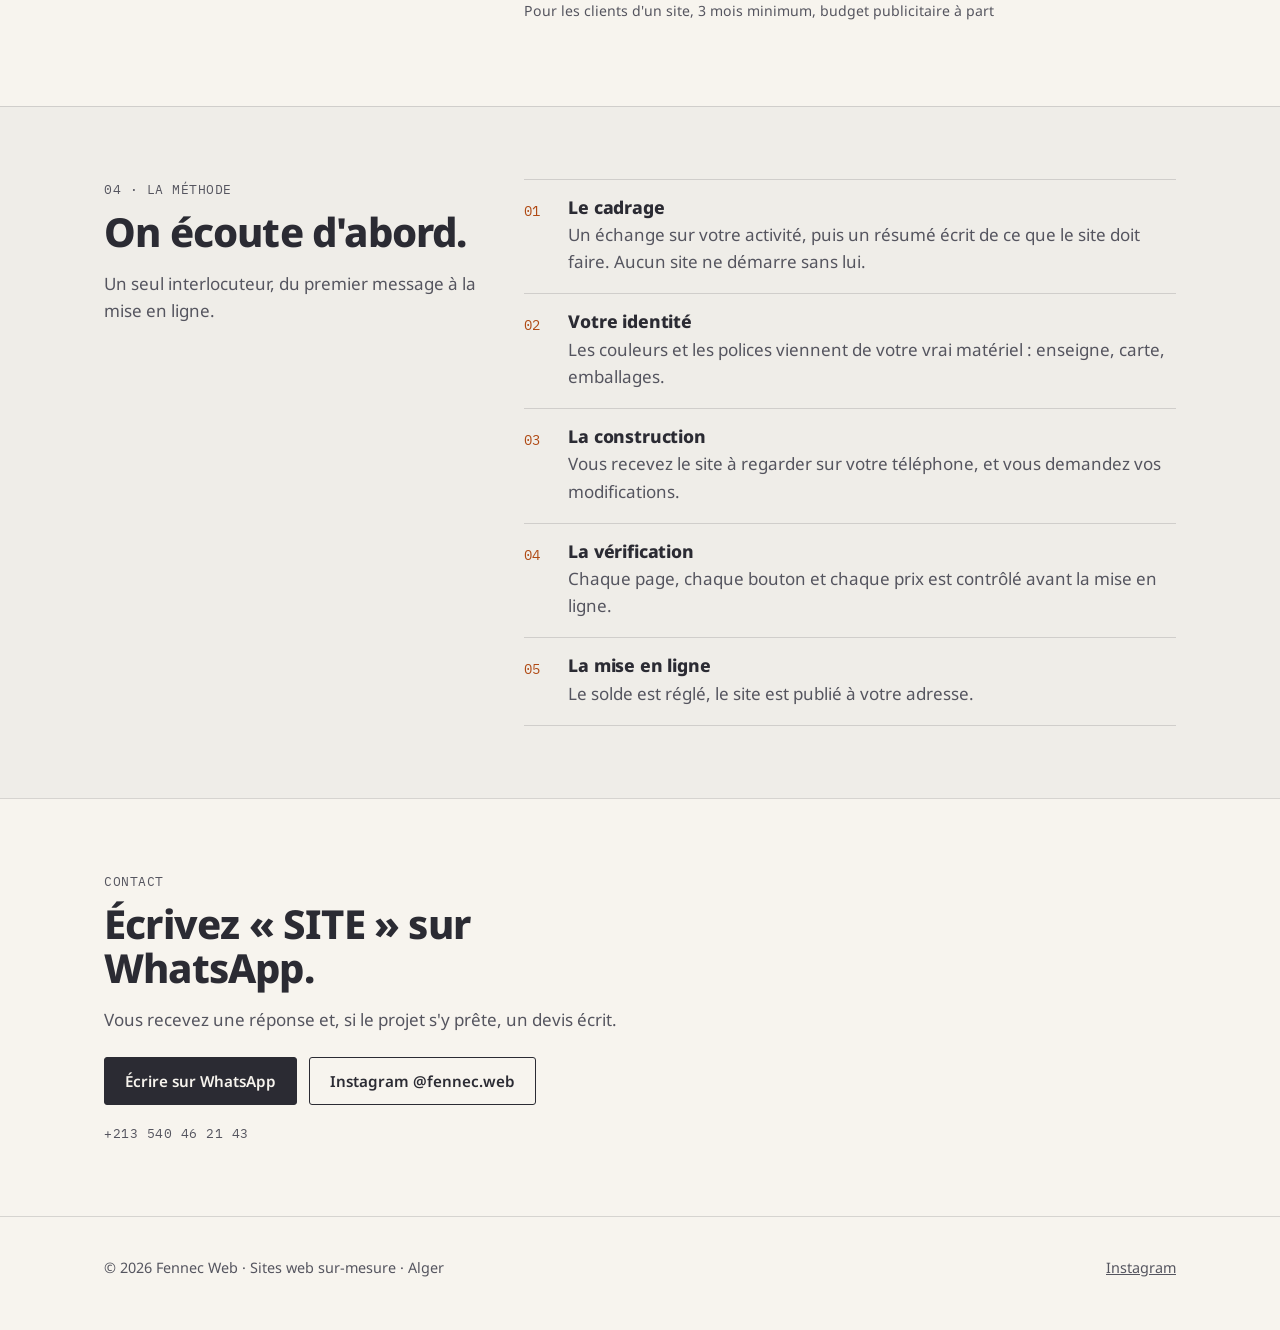
==== commit 0ee83e23: "Nouvel accueil : planche du fennec, exemple de solde, prix affichés ; démos fictives retirées de la " ====
--- a/index.html
+++ b/index.html
@@ -1,350 +1,223 @@
-<!DOCTYPE html>
-<html lang="fr">
-<head>
-<meta charset="UTF-8">
-<meta name="viewport" content="width=device-width, initial-scale=1.0">
-<title>Fennec Web — Création de sites web sur-mesure</title>
-<meta name="description" content="Fennec Web crée des sites web sur-mesure pour commerces et indépendants en Algérie. Livrés en quelques jours, adaptés mobile. Option marketing pour amener des clients sur votre site.">
-<link rel="icon" type="image/png" href="[data-uri]">
-<link rel="preconnect" href="https://fonts.googleapis.com">
-<link rel="preconnect" href="https://fonts.gstatic.com" crossorigin>
-<link href="https://fonts.googleapis.com/css2?family=Fraunces:ital,opsz,wght@0,9..144,500;0,9..144,600;0,9..144,700;1,9..144,500;1,9..144,600&family=Inter:wght@400;500;600&display=swap" rel="stylesheet">
-<script>document.documentElement.classList.add("js")</script>
-<style>
-  :root{
-    --cream:#F7F1E6;
-    --cream-2:#EFE6D5;
-    --ink:#221A14;
-    --ink-soft:#4A3D32;
-    --muted:#857567;
-    --orange:#E8722A;
-    --terra:#C2551B;
-    --line:rgba(34,26,20,.14);
-    --serif:'Fraunces',Georgia,serif;
-    --sans:'Inter',system-ui,sans-serif;
-  }
-  *{margin:0;padding:0;box-sizing:border-box}
-  html{scroll-behavior:smooth}
-  body{font-family:var(--sans);background:var(--cream);color:var(--ink);line-height:1.7;font-size:16.5px}
-  ::selection{background:var(--orange);color:#fff}
-  h1,h2,h3{font-family:var(--serif);line-height:1.06;font-weight:600;letter-spacing:-.01em}
-  a{color:inherit}
-  .wrap{max-width:1120px;margin:0 auto;padding:0 28px}
-  .label{font-family:var(--sans);display:inline-flex;align-items:center;gap:10px;letter-spacing:.22em;text-transform:uppercase;font-size:.7rem;font-weight:600;color:var(--terra)}
-  .label::before{content:"";width:26px;height:1.5px;background:var(--orange)}
-  .btn{display:inline-flex;align-items:center;gap:10px;white-space:nowrap;background:var(--ink);color:var(--cream);text-decoration:none;padding:16px 30px;border-radius:999px;font-weight:600;font-size:.95rem;transition:transform .2s cubic-bezier(.2,.7,.3,1.2),background .2s}
-  .btn:hover{transform:translateY(-2px) scale(1.02);background:#000}
-  .btn.orange{background:var(--orange);color:#fff}
-  .btn.orange:hover{background:var(--terra)}
-  .btn.light{background:var(--cream);color:var(--ink)}
-  .btn svg{width:18px;height:18px;flex-shrink:0}
-
-  /* reveal on scroll */
-  html.js .rv{opacity:0;transform:translateY(26px);transition:opacity .7s ease,transform .7s cubic-bezier(.2,.7,.3,1)}
-  html.js .rv.in{opacity:1;transform:none}
-
-  /* NAV */
-  nav{position:sticky;top:0;z-index:60;background:rgba(247,241,230,.9);backdrop-filter:blur(10px);border-bottom:1px solid var(--line)}
-  .nav-in{display:flex;align-items:center;justify-content:space-between;height:76px}
-  .brand{display:flex;align-items:center;gap:12px;text-decoration:none}
-  .brand img{width:46px;height:46px;border-radius:50%}
-  .brand b{white-space:nowrap;font-family:var(--serif);font-weight:700;font-size:1.45rem;letter-spacing:-.01em}
-  .brand b em{font-style:italic;color:var(--orange)}
-  .nav-links{display:flex;gap:30px;align-items:center;font-size:.92rem;font-weight:500}
-  .nav-links a:not(.btn){text-decoration:none;color:var(--ink-soft);position:relative}
-  .nav-links a:not(.btn)::after{content:"";position:absolute;left:0;bottom:-5px;width:0;height:2px;background:var(--orange);transition:width .25s}
-  .nav-links a:not(.btn):hover::after{width:100%}
-  .nav-links .btn{padding:11px 22px;font-size:.85rem}
-
-  /* HERO */
-  .hero{position:relative;padding:104px 0 84px;overflow:hidden}
-  .hero .wrap{position:relative}
-  .hero-head{position:absolute;right:-30px;top:-16px;width:min(300px,28vw);aspect-ratio:1;border-radius:50%;border:1.5px solid var(--ink);object-fit:cover;filter:drop-shadow(0 30px 50px rgba(34,26,20,.18));transform:rotate(4deg)}
-  .hero h1{font-size:clamp(2.9rem,7.2vw,5.4rem);max-width:15ch;margin:26px 0 30px}
-  .hero h1 em{font-style:italic;color:var(--orange)}
-  .hero p.lead{font-size:1.15rem;color:var(--ink-soft);max-width:52ch;margin-bottom:38px}
-  .hero-cta{display:flex;gap:14px;flex-wrap:wrap;align-items:center}
-  .hero-hint{font-size:.85rem;color:var(--muted)}
-
-  /* MARQUEE */
-  .marquee{border-top:1.5px solid var(--ink);border-bottom:1.5px solid var(--ink);background:var(--cream);overflow:hidden;white-space:nowrap;padding:16px 0}
-  .marquee-track{display:inline-block;animation:mq 26s linear infinite}
-  .marquee span{font-family:var(--serif);font-size:1.25rem;font-weight:600;margin:0 26px}
-  .marquee i{font-style:normal;color:var(--orange)}
-  @keyframes mq{from{transform:translateX(0)}to{transform:translateX(-50%)}}
-
-  /* STATS BAND */
-  .band{background:var(--ink);color:var(--cream);padding:96px 0}
-  .band .label{color:var(--orange)}
-  .band h2{font-size:clamp(2rem,4.6vw,3.3rem);max-width:22ch;margin:22px 0 60px}
-  .band h2 em{font-style:italic;color:var(--orange)}
-  .stats{display:grid;grid-template-columns:repeat(3,1fr);gap:0;border-top:1px solid rgba(247,241,230,.2)}
-  .stat{padding:38px 34px 8px;border-left:1px solid rgba(247,241,230,.2)}
-  .stat:first-child{border-left:none;padding-left:0}
-  .stat b{font-family:var(--serif);font-weight:700;font-size:clamp(2.6rem,5vw,4rem);display:block;line-height:1;color:var(--orange);margin-bottom:14px}
-  .stat span{color:rgba(247,241,230,.75);font-size:.95rem;display:block;max-width:26ch}
-
-  /* WORKS */
-  section.works-sec{padding:110px 0}
-  .sec-head{display:flex;align-items:flex-end;justify-content:space-between;gap:30px;margin-bottom:56px;flex-wrap:wrap}
-  .sec-head h2{font-size:clamp(2.1rem,4.8vw,3.4rem);max-width:18ch;margin-top:20px}
-  .sec-head h2 em{font-style:italic;color:var(--orange)}
-  .sec-head p{color:var(--muted);max-width:34ch;font-size:.98rem;padding-bottom:8px}
-  .works{display:grid;grid-template-columns:repeat(2,1fr);gap:26px}
-  .work{position:relative;display:block;text-decoration:none;background:#fff;border:1.5px solid var(--ink);border-radius:20px;overflow:hidden;transition:transform .25s cubic-bezier(.2,.7,.3,1),box-shadow .25s}
-  .work:hover{transform:translateY(-8px) rotate(-.4deg);box-shadow:10px 14px 0 var(--orange)}
-  .num{position:absolute;top:14px;left:18px;z-index:3;font-family:var(--serif);font-weight:700;font-size:1.05rem;background:var(--cream);border:1.5px solid var(--ink);border-radius:999px;padding:4px 14px}
-  .thumb{position:relative;aspect-ratio:4/3.4;overflow:hidden;border-bottom:1.5px solid var(--ink);background:var(--cream-2)}
-  .thumb .fallback{position:absolute;inset:0}
-  .thumb.t-resto .fallback{background:linear-gradient(150deg,#3a2a18,#231a12)}
-  .thumb.t-salon .fallback{background:linear-gradient(150deg,#e9c6c0,#c98a8e)}
-  .thumb.t-gym .fallback{background:linear-gradient(150deg,#22262b,#101214)}
-  .thumb.t-hotel .fallback{background:linear-gradient(150deg,#12506B,#0C3A4E)}
-  .thumb iframe{position:relative;width:400%;height:400%;transform:scale(.25);transform-origin:0 0;border:0;pointer-events:none}
-  .work .meta{padding:22px 24px 24px;background:#fff}
-  .work .meta .cat{font-size:.72rem;font-weight:600;letter-spacing:.14em;text-transform:uppercase;color:var(--terra)}
-  .work .meta h3{font-size:1.5rem;margin:8px 0 8px}
-  .work .meta p{font-size:.9rem;color:var(--muted);margin-bottom:14px}
-  .work .meta .visit{font-weight:600;font-size:.9rem;border-bottom:2px solid var(--orange)}
-  .works-note{color:var(--muted);font-size:.85rem;margin-top:26px}
-
-  /* PROCESS */
-  .proc{background:var(--cream-2);border-top:1.5px solid var(--ink);border-bottom:1.5px solid var(--ink);padding:110px 0}
-  .steps{display:grid;grid-template-columns:repeat(2,1fr);gap:26px;margin-top:56px}
-  .step{background:var(--cream);border:1.5px solid var(--ink);border-radius:20px;padding:34px 32px;display:flex;gap:26px;align-items:flex-start;transition:transform .25s}
-  .step:hover{transform:translateY(-4px)}
-  .step .n{font-family:var(--serif);font-weight:700;font-size:3.4rem;line-height:1;color:transparent;-webkit-text-stroke:1.5px var(--orange);flex-shrink:0}
-  .step h3{font-size:1.35rem;margin-bottom:8px}
-  .step p{font-size:.93rem;color:var(--ink-soft)}
-
-  /* MARKETING */
-  .mkt-sec{padding:110px 0}
-  .mkt{background:var(--ink);color:var(--cream);border-radius:26px;padding:64px 58px;display:grid;grid-template-columns:1.05fr .95fr;gap:56px;align-items:center;position:relative;overflow:hidden}
-  .mkt::after{content:"";position:absolute;right:-90px;bottom:-90px;width:320px;height:320px;border-radius:50%;border:60px solid var(--orange);opacity:.22}
-  .mkt .label{color:var(--orange)}
-  .mkt h2{font-size:clamp(1.9rem,4vw,2.9rem);margin:20px 0 18px}
-  .mkt h2 em{font-style:italic;color:var(--orange)}
-  .mkt>div>p{color:rgba(247,241,230,.8);margin-bottom:24px}
-  .mkt .note{font-size:.9rem;background:rgba(232,114,42,.12);border-left:3px solid var(--orange);padding:14px 18px;border-radius:0 10px 10px 0;margin-bottom:30px;color:rgba(247,241,230,.9)}
-  .mkt ul{list-style:none;display:grid;gap:6px;position:relative;z-index:2}
-  .mkt li{display:flex;gap:16px;align-items:flex-start;padding:17px 0;border-bottom:1px solid rgba(247,241,230,.18)}
-  .mkt li:last-child{border-bottom:none}
-  .mkt li svg{width:22px;height:22px;color:var(--orange);flex-shrink:0;margin-top:3px}
-  .mkt li b{display:block;font-size:.97rem}
-  .mkt li small{color:rgba(247,241,230,.65);font-size:.85rem;line-height:1.55;display:block}
-
-  /* CTA */
-  .cta{background:var(--orange);color:#fff;padding:110px 0;text-align:center;position:relative;overflow:hidden}
-  .cta::before{content:"";position:absolute;left:-70px;top:-70px;width:260px;height:260px;border-radius:50%;border:46px solid rgba(255,255,255,.14)}
-  .cta img{width:92px;height:92px;border-radius:50%;border:3px solid #fff;margin-bottom:24px;position:relative}
-  .cta h2{font-size:clamp(2.3rem,5.6vw,4rem);max-width:18ch;margin:0 auto 16px;position:relative}
-  .cta h2 em{font-style:italic}
-  .cta p{color:rgba(255,255,255,.9);max-width:52ch;margin:0 auto 36px;position:relative}
-  .cta-row{display:flex;gap:14px;justify-content:center;flex-wrap:wrap;position:relative}
-
-  footer{background:var(--ink);color:rgba(247,241,230,.65);padding:34px 0;font-size:.87rem}
-  .foot{display:flex;justify-content:space-between;gap:16px;flex-wrap:wrap;align-items:center}
-  .foot a{color:var(--orange);text-decoration:none;font-weight:600}
-
-  @media(max-width:900px){
-    .nav-links a:not(.btn){display:none}
-    .brand b{font-size:1.15rem}
-    .brand img{width:38px;height:38px}
-    .nav-links .btn{padding:9px 16px;font-size:.8rem}
-    .hero{padding:60px 0 64px}
-    .hero-head{position:static;width:130px;transform:none;margin-bottom:6px}
-    .hero h1{font-size:clamp(2.5rem,10vw,3.4rem)}
-    .stats{grid-template-columns:1fr}
-    .stat{border-left:none;border-top:1px solid rgba(247,241,230,.2);padding:26px 0 4px}
-    .stat:first-child{border-top:none}
-    .works{grid-template-columns:1fr}
-    .steps{grid-template-columns:1fr}
-    .mkt{grid-template-columns:1fr;padding:38px 26px}
-    section.works-sec,.proc,.mkt-sec,.cta{padding:70px 0}
-  }
-</style>
-</head>
-<body>
-
-<nav>
-  <div class="wrap nav-in">
-    <a class="brand" href="#">
-      <img src="[data-uri]" alt="Logo Fennec">
-      <b>Fennec <em>Web</em></b>
-    </a>
-    <div class="nav-links">
-      <a href="#realisations">Réalisations</a>
-      <a href="#process">La méthode</a>
-      <a href="#marketing">Marketing</a>
-      <a class="btn orange" href="https://wa.me/213540462143?text=SITE%20-%20je%20veux%20un%20devis" target="_blank" rel="noopener">Devis gratuit</a>
-    </div>
-  </div>
-</nav>
-
-<header class="hero">
-  <div class="wrap">
-    <img class="hero-head" src="[data-uri]" alt="">
-    <span class="label rv">Création de sites web sur-mesure · Alger</span>
-    <h1 class="rv">Votre business mérite mieux qu'un <em>modèle recoloré.</em></h1>
-    <p class="lead rv">Nous dessinons des sites sur-mesure pour commerces et indépendants. Livrés en quelques jours, parfaits sur mobile, avec un bouton WhatsApp qui transforme les visiteurs en clients.</p>
-    <div class="hero-cta rv">
-      <a class="btn orange" href="https://wa.me/213540462143?text=Bonjour%2C%20je%20veux%20un%20devis%20pour%20mon%20site%20web" target="_blank" rel="noopener">
-        <svg viewBox="0 0 24 24" fill="currentColor"><path d="M12 2a10 10 0 0 0-8.6 15.1L2 22l5-1.3A10 10 0 1 0 12 2Zm5.2 14.1c-.2.6-1.3 1.2-1.8 1.2-.5.1-1 .2-3.4-.7-2.9-1.2-4.7-4.1-4.9-4.3-.1-.2-1.1-1.5-1.1-2.9s.7-2 1-2.3c.2-.3.5-.3.7-.3h.5c.2 0 .4 0 .6.5s.8 1.9.8 2c.1.1.1.3 0 .5-.3.6-.7.9-.5 1.2.7 1.2 1.6 2 2.8 2.6.3.2.5.1.7-.1l.8-1c.2-.2.4-.2.6-.1l1.9.9c.2.1.4.2.4.3.1.1.1.6-.1 1.2Z"/></svg>
-        Parler de mon projet
-      </a>
-      <a class="btn" href="#realisations">Voir les réalisations</a>
-      <span class="hero-hint">Devis en 24h, sans engagement</span>
-    </div>
-  </div>
-</header>
-
-<div class="marquee" aria-hidden="true">
-  <div class="marquee-track">
-    <span>Restaurants <i>✳</i></span><span>Salons de beauté <i>✳</i></span><span>Salles de sport <i>✳</i></span><span>Fastfoods <i>✳</i></span><span>Cabinets <i>✳</i></span><span>Instituts <i>✳</i></span><span>Cafés <i>✳</i></span><span>Boutiques <i>✳</i></span><span>Restaurants <i>✳</i></span><span>Salons de beauté <i>✳</i></span><span>Salles de sport <i>✳</i></span><span>Fastfoods <i>✳</i></span><span>Cabinets <i>✳</i></span><span>Instituts <i>✳</i></span><span>Cafés <i>✳</i></span><span>Boutiques <i>✳</i></span>
-  </div>
-</div>
-
-<section class="band">
-  <div class="wrap">
-    <span class="label rv">Pourquoi un site, pourquoi nous</span>
-    <h2 class="rv">Une page Instagram fait patienter vos clients. <em>Un site web les fait acheter.</em></h2>
-    <div class="stats">
-      <div class="stat rv"><b>7 jours</b><span>C'est le délai type entre notre premier échange et votre site en ligne.</span></div>
-      <div class="stat rv"><b>100%</b><span>Sur-mesure. Vos couleurs, vos photos, vos prix. Aucun template recyclé.</span></div>
-      <div class="stat rv"><b>24h/24</b><span>Votre site présente, rassure et prend des réservations, même quand c'est fermé.</span></div>
-    </div>
-  </div>
-</section>
-
-<section class="works-sec" id="realisations">
-  <div class="wrap">
-    <div class="sec-head">
-      <div>
-        <span class="label rv">Réalisations</span>
-        <h2 class="rv">Quatre univers, <em>zéro template.</em></h2>
-      </div>
-      <p class="rv">Cliquez : chaque site s'ouvre en vrai, comme vos futurs clients le verront.</p>
-    </div>
-    <div class="works">
-      <a class="work rv" href="demo-restaurant/index.html" target="_blank" rel="noopener">
-        <span class="num">01</span>
-        <div class="thumb t-resto"><div class="fallback"></div><iframe src="demo-restaurant/index.html" title="Aperçu du site Dar Lella" loading="lazy" tabindex="-1"></iframe></div>
-        <div class="meta">
-          <span class="cat">Restaurant traditionnel</span>
-          <h3>Dar Lella</h3>
-          <p>Menu, galerie et réservation WhatsApp pour une maison algéroise.</p>
-          <span class="visit">Visiter le site →</span>
-        </div>
-      </a>
-      <a class="work rv" href="demo-salon/index.html" target="_blank" rel="noopener">
-        <span class="num">02</span>
-        <div class="thumb t-salon"><div class="fallback"></div><iframe src="demo-salon/index.html" title="Aperçu du site Nour Beauté" loading="lazy" tabindex="-1"></iframe></div>
-        <div class="meta">
-          <span class="cat">Salon & institut</span>
-          <h3>Nour Beauté</h3>
-          <p>Tarifs affichés, espace mariée et prise de RDV pour un institut à Hydra.</p>
-          <span class="visit">Visiter le site →</span>
-        </div>
-      </a>
-      <a class="work rv" href="demo-gym/index.html" target="_blank" rel="noopener">
-        <span class="num">03</span>
-        <div class="thumb t-gym"><div class="fallback"></div><iframe src="demo-gym/index.html" title="Aperçu du site Atlas Power Gym" loading="lazy" tabindex="-1"></iframe></div>
-        <div class="meta">
-          <span class="cat">Salle de sport</span>
-          <h3>Atlas Power Gym</h3>
-          <p>Abonnements, créneaux hommes/femmes et essai gratuit à Bab Ezzouar.</p>
-          <span class="visit">Visiter le site →</span>
-        </div>
-      </a>
-      <a class="work rv" href="demo-hotel/index.html" target="_blank" rel="noopener">
-        <span class="num">04</span>
-        <div class="thumb t-hotel"><div class="fallback"></div><iframe src="demo-hotel/index.html" title="Aperçu du site Dar El Bahr" loading="lazy" tabindex="-1"></iframe></div>
-        <div class="meta">
-          <span class="cat">Hôtel & Spa</span>
-          <h3>Dar El Bahr</h3>
-          <p>Réservation à dates, options de séjour et acompte en ligne à Sidi Fredj.</p>
-          <span class="visit">Visiter le site →</span>
-        </div>
-      </a>
-    </div>
-    <p class="works-note rv">Sites de démonstration : le vôtre sera construit avec vos photos, vos prix et vos couleurs.</p>
-  </div>
-</section>
-
-<section class="proc" id="process">
-  <div class="wrap">
-    <span class="label rv">La méthode</span>
-    <h2 class="rv" style="font-size:clamp(2.1rem,4.8vw,3.4rem);max-width:20ch;margin-top:20px">De l'idée au site en ligne, <em style="color:var(--orange)">en quatre pas.</em></h2>
-    <div class="steps">
-      <div class="step rv"><span class="n">01</span><div><h3>On discute</h3><p>Un échange WhatsApp ou un café : votre activité, vos couleurs, ce que vos clients demandent le plus.</p></div></div>
-      <div class="step rv"><span class="n">02</span><div><h3>On dessine</h3><p>Vous recevez la maquette de votre site en quelques jours, et vous demandez vos modifications.</p></div></div>
-      <div class="step rv"><span class="n">03</span><div><h3>On met en ligne</h3><p>Votre site est publié avec votre nom de domaine, trouvable sur Google et depuis votre bio Instagram.</p></div></div>
-      <div class="step rv"><span class="n">04</span><div><h3>Vous encaissez</h3><p>Chaque visiteur peut vous écrire sur WhatsApp ou réserver en un clic. Besoin de trafic ? Lisez la suite.</p></div></div>
-    </div>
-  </div>
-</section>
-
-<section class="mkt-sec" id="marketing">
-  <div class="wrap">
-    <div class="mkt rv">
-      <div>
-        <span class="label">Option réservée à nos clients site web</span>
-        <h2>Votre site est en ligne. Et si on vous amenait <em>des clients dessus ?</em></h2>
-        <p>Un site sans visiteurs, c'est une belle boutique dans une rue vide. La publicité est notre premier métier : nous prenons en main votre marketing pour remplir votre site de visiteurs, et vos journées de clients.</p>
-        <div class="note">Proposée uniquement avec un site réalisé par Fennec Web : nous connaissons votre site par cœur, chaque dinar de publicité part au bon endroit.</div>
-        <a class="btn light" href="https://wa.me/213540462143?text=Je%20veux%20l%27offre%20Site%20%2B%20Marketing" target="_blank" rel="noopener">Demander l'offre Site + Marketing</a>
-      </div>
-      <ul>
-        <li>
-          <svg viewBox="0 0 24 24" fill="none" stroke="currentColor" stroke-width="2" stroke-linecap="round" stroke-linejoin="round"><path d="M3 11l17-7-4 16-5.5-4.5L8 18l-.5-5L3 11z"/></svg>
-          <div><b>Publicité Facebook & Instagram</b><small>Campagnes ciblées sur votre ville et votre clientèle, orientées messages et visites.</small></div>
-        </li>
-        <li>
-          <svg viewBox="0 0 24 24" fill="none" stroke="currentColor" stroke-width="2" stroke-linecap="round" stroke-linejoin="round"><circle cx="12" cy="12" r="9"/><circle cx="12" cy="12" r="4.5"/><circle cx="12" cy="12" r="1"/></svg>
-          <div><b>Créatives professionnelles</b><small>Visuels et vidéos de vos plats, services ou espaces, aux couleurs de votre marque.</small></div>
-        </li>
-        <li>
-          <svg viewBox="0 0 24 24" fill="none" stroke="currentColor" stroke-width="2" stroke-linecap="round" stroke-linejoin="round"><rect x="3" y="5" width="18" height="14" rx="2"/><path d="m3 7 9 6 9-6"/></svg>
-          <div><b>Fidélisation par email</b><small>Nouveautés, événements, journées promo : vos clients reviennent au lieu d'oublier.</small></div>
-        </li>
-        <li>
-          <svg viewBox="0 0 24 24" fill="none" stroke="currentColor" stroke-width="2" stroke-linecap="round" stroke-linejoin="round"><path d="M4 20V10M10 20V4M16 20v-9M21 20H3"/></svg>
-          <div><b>Rapport simple chaque mois</b><small>Combien de visiteurs, combien de messages, combien ça vous a coûté. Sans jargon.</small></div>
-        </li>
-      </ul>
-    </div>
-  </div>
-</section>
-
-<section class="cta" id="contact">
-  <div class="wrap">
-    <img src="[data-uri]" alt="" class="rv">
-    <h2 class="rv">Votre site en ligne <em>la semaine prochaine.</em></h2>
-    <p class="rv">Envoyez "SITE" sur WhatsApp ou en DM Instagram. Vous recevez nos formules et un devis clair, sans engagement.</p>
-    <div class="cta-row rv">
-      <a class="btn" href="https://wa.me/213540462143?text=SITE%20-%20je%20veux%20un%20devis" target="_blank" rel="noopener">
-        <svg viewBox="0 0 24 24" fill="currentColor"><path d="M12 2a10 10 0 0 0-8.6 15.1L2 22l5-1.3A10 10 0 1 0 12 2Zm5.2 14.1c-.2.6-1.3 1.2-1.8 1.2-.5.1-1 .2-3.4-.7-2.9-1.2-4.7-4.1-4.9-4.3-.1-.2-1.1-1.5-1.1-2.9s.7-2 1-2.3c.2-.3.5-.3.7-.3h.5c.2 0 .4 0 .6.5s.8 1.9.8 2c.1.1.1.3 0 .5-.3.6-.7.9-.5 1.2.7 1.2 1.6 2 2.8 2.6.3.2.5.1.7-.1l.8-1c.2-.2.4-.2.6-.1l1.9.9c.2.1.4.2.4.3.1.1.1.6-.1 1.2Z"/></svg>
-        WhatsApp
-      </a>
-      <a class="btn light" href="https://www.instagram.com/fennec.web" target="_blank" rel="noopener">Instagram</a>
-    </div>
-  </div>
-</section>
-
-<footer>
-  <div class="wrap foot">
-    <div>© 2026 Fennec Web · Création de sites web sur-mesure · Alger</div>
-    <div><a href="https://www.instagram.com/fennec.web" target="_blank" rel="noopener">Instagram</a></div>
-  </div>
-</footer>
-
-<script>
-  const els = [...document.querySelectorAll('.rv')];
-  const io = new IntersectionObserver(entries => {
-    entries.forEach(e => { if (e.isIntersecting) { e.target.classList.add('in'); io.unobserve(e.target); } });
-  }, { threshold: .12 });
-  els.forEach(el => io.observe(el));
-  setTimeout(() => els.forEach(el => el.classList.add('in')), 2500);
-</script>
-</body>
-</html>
+<!DOCTYPE html>
+<html lang="fr">
+<head>
+<meta charset="UTF-8">
+<meta name="viewport" content="width=device-width, initial-scale=1.0">
+<title>Fennec Web · Sites web sur-mesure pour commerçants algériens</title>
+<meta name="description" content="Fennec Web construit des sites sur-mesure pour les commerçants algériens : vos photos, vos prix, et un outil pour suivre commandes et paiements. Formules dès 35 000 DA, prix affichés.">
+<meta property="og:title" content="Fennec Web · Sites web sur-mesure">
+<meta property="og:description" content="Un site qui prend vos commandes, pas seulement une vitrine. Formules dès 35 000 DA.">
+<meta property="og:image" content="https://fennec-web.github.io/img/partage.jpg">
+<link rel="icon" type="image/png" sizes="32x32" href="img/favicon-32.png">
+<link rel="icon" type="image/png" sizes="192x192" href="img/favicon-192.png">
+<link rel="apple-touch-icon" href="img/apple-touch-icon-180.png">
+<link rel="preconnect" href="https://fonts.googleapis.com">
+<link rel="preconnect" href="https://fonts.gstatic.com" crossorigin>
+<link href="https://fonts.googleapis.com/css2?family=IBM+Plex+Mono:wght@400;500&family=Noto+Sans:wght@400;500;600;700;800&display=swap" rel="stylesheet">
+<link rel="stylesheet" href="css/base.css?v=20261114d">
+<link rel="stylesheet" href="css/accueil.css?v=20261114d">
+</head>
+<body>
+
+<header class="entete" data-ouvert="false">
+  <div class="cadre entete__dedans">
+    <a class="marque" href="#haut">
+      <img src="img/fennec-tete-128.png" alt="" width="40" height="40">
+      <span>Fennec<i>.</i>web</span>
+    </a>
+    <button type="button" class="entete__menu-bouton" aria-expanded="false" aria-controls="nav" onclick="basculerMenu()">Menu</button>
+    <nav class="nav" id="nav" aria-label="Navigation principale">
+      <a href="#site">Le site</a>
+      <a href="#outil">L'outil</a>
+      <a href="#formules">Les prix</a>
+      <a href="#methode">La méthode</a>
+      <a class="bouton bouton--petit" href="https://wa.me/213540462143?text=SITE%20-%20Bonjour%2C%20je%20voudrais%20un%20devis%20pour%20mon%20site" target="_blank" rel="noopener">Écrire sur WhatsApp</a>
+    </nav>
+  </div>
+</header>
+
+<main id="haut">
+
+<section class="ouverture">
+  <div class="cadre">
+    <div class="ouverture__haut">
+    <div>
+    <p class="mono">Sites web sur-mesure · Alger</p>
+    <h1>Un site qui prend vos commandes, pas seulement une vitrine.</h1>
+    </div>
+    <div>
+    <p class="ouverture__texte">Fennec Web construit des sites pour les commerçants algériens : vos photos, vos prix, et derrière, un outil pour suivre les commandes et l'argent qui rentre. Les prix sont affichés sur cette page, avant le premier message.</p>
+    <div class="ouverture__actions">
+      <a class="bouton" href="https://wa.me/213540462143?text=SITE%20-%20Bonjour%2C%20je%20voudrais%20un%20devis%20pour%20mon%20site" target="_blank" rel="noopener">Écrire sur WhatsApp</a>
+      <a class="bouton bouton--clair" href="#formules">Voir les prix</a>
+    </div>
+    </div>
+    </div>
+
+    <div class="planche" id="planche" data-actif="">
+      <div class="planche__dessin">
+        <img src="img/fennec-tete.webp" alt="Tête de fennec, l'emblème de Fennec Web" width="900" height="900">
+        <svg class="planche__traits" viewBox="0 0 1000 600" aria-hidden="true">
+          <g data-n="1"><line x1="350" y1="210" x2="222" y2="128"/><a href="#methode" tabindex="-1"><circle class="halo" cx="350" cy="210" r="7"/><circle class="point" cx="350" cy="210" r="8"/></a></g>
+          <g data-n="2"><line x1="430" y1="350" x2="222" y2="400"/><a href="#site" tabindex="-1"><circle class="halo" cx="430" cy="350" r="7"/><circle class="point" cx="430" cy="350" r="8"/></a></g>
+          <g data-n="3"><line x1="500" y1="432" x2="778" y2="425"/><a href="#outil" tabindex="-1"><circle class="halo" cx="500" cy="432" r="7"/><circle class="point" cx="500" cy="432" r="8"/></a></g>
+          <g data-n="4"><line x1="650" y1="205" x2="778" y2="128"/><a href="#formules" tabindex="-1"><circle class="halo" cx="650" cy="205" r="7"/><circle class="point" cx="650" cy="205" r="8"/></a></g>
+        </svg>
+      </div>
+      <ol class="reperes">
+        <li class="repere repere--1"><a href="#methode" data-n="1">
+          <span class="repere__num">04</span><span class="repere__titre">La méthode</span>
+          <span class="repere__texte">L'oreille : on écoute d'abord. Votre activité, vos clients, ce qu'ils demandent le plus.</span>
+        </a></li>
+        <li class="repere repere--2"><a href="#site" data-n="2">
+          <span class="repere__num">01</span><span class="repere__titre">Le site</span>
+          <span class="repere__texte">L'œil : ce que vos clients voient. Vos photos, vos prix, lisibles sur un téléphone.</span>
+        </a></li>
+        <li class="repere repere--3"><a href="#outil" data-n="3">
+          <span class="repere__num">02</span><span class="repere__titre">L'outil</span>
+          <span class="repere__texte">La truffe : elle flaire l'argent qui dort. Commandes, versements et soldes, d'un coup d'œil.</span>
+        </a></li>
+        <li class="repere repere--4"><a href="#formules" data-n="4">
+          <span class="repere__num">03</span><span class="repere__titre">Les prix</span>
+          <span class="repere__texte">L'autre oreille : vous entendez le prix avant de commencer. Trois formules, affichées ici.</span>
+        </a></li>
+      </ol>
+      <p class="planche__legende mono">Fig. 1 · Le fennec. Passez la souris sur un repère, cliquez pour y aller.</p>
+    </div>
+  </div>
+</section>
+
+<section class="section" id="site">
+  <div class="cadre section__grille">
+    <div>
+      <p class="mono">01 · Le site</p>
+      <h2>Ce que vos clients voient.</h2>
+      <p class="section__chapo">Une page Instagram montre. Un site répond aux questions qu'on vous pose dix fois par jour : c'est combien, c'est où, comment je commande.</p>
+    </div>
+    <ul class="lignes">
+      <li><h3>Vos photos, pas des banques d'images</h3><p>Le site est construit avec ce que vous faites vraiment. Si vous n'avez pas de photos, une demi-journée de prises de vue sur place est possible en option.</p></li>
+      <li><h3>Vos prix, tels que vous les donnez</h3><p>Rien n'est inventé à votre place. Un prix que vous n'avez pas fixé s'affiche « sur demande ».</p></li>
+      <li><h3>Pensé pour le téléphone d'abord</h3><p>C'est là que vos clients regardent. Chaque page est vérifiée sur un écran de téléphone avant de vous être montrée.</p></li>
+      <li><h3>WhatsApp, là où vos clients écrivent déjà</h3><p>Un bouton « WhatsApp » ouvre WhatsApp, avec le message déjà rédigé. Le client n'a plus qu'à envoyer.</p></li>
+    </ul>
+  </div>
+</section>
+
+<section class="section section--beige" id="outil">
+  <div class="cadre section__grille">
+    <div>
+      <p class="mono">02 · L'outil</p>
+      <h2>Ce que vous voyez, vous.</h2>
+      <p class="section__chapo">Quand des clients règlent en plusieurs fois, personne ne sait plus ce qui reste dû. L'outil derrière le site le dit en une ligne. Essayez : encaissez un versement.</p>
+      <p class="note">Autres mécaniques déjà construites : l'acompte à la réservation, l'alerte quand une commande est saisie deux fois, le plan de salle où le client choisit sa table.</p>    </div>
+    <div class="solde" id="solde">
+      <div class="solde__tete mono"><span>Tableau de bord · Paiements</span><span>Exemple · chiffres fictifs</span></div>
+      <p class="solde__bande" data-etat="du" aria-live="polite">42 500 DA restent à encaisser sur 2 clients</p>
+      <ul class="solde__liste">
+        <li class="solde__ligne"><span class="solde__client">Société A</span><span class="solde__detail">Commandé 64 000 DA · versé 40 000 DA</span></li>
+        <li class="solde__ligne"><span class="solde__client">Société B</span><span class="solde__detail">Commandé 30 000 DA · versé 30 000 DA</span></li>
+        <li class="solde__ligne"><span class="solde__client">Société C</span><span class="solde__detail">Commandé 18 500 DA · versé 0 DA</span></li>
+      </ul>
+      <div class="solde__pied"><button type="button" id="solde-recommencer">Remettre l'exemple à zéro</button></div>
+    </div>
+  </div>
+</section>
+
+<section class="section" id="formules">
+  <div class="cadre section__grille">
+    <div>
+      <p class="mono">03 · Les prix</p>
+      <h2>Trois formules, prix affichés.</h2>
+      <p class="section__chapo">Vous savez ce que ça coûte avant d'écrire. 50 % à la commande, le solde avant la mise en ligne.</p>
+    </div>
+    <div>
+      <div class="formules">
+        <article class="formule">
+          <h3>Vitrine</h3>
+          <p class="formule__prix">35 000 DA</p>
+          <p class="formule__delai">Livré en 5 jours</p>
+          <ul>
+            <li>Un site d'une page, sur-mesure</li>
+            <li>Tarifs, galerie, plan Google Maps</li>
+            <li>Bouton WhatsApp direct</li>
+          </ul>
+        </article>
+        <article class="formule">
+          <h3>Vitrine Pro</h3>
+          <p class="formule__prix">60 000 DA</p>
+          <p class="formule__delai">Livré en 7 à 10 jours</p>
+          <ul>
+            <li>Tout ce que contient la Vitrine</li>
+            <li>Formulaire de réservation ou d'inscription</li>
+            <li>Demandes reçues par WhatsApp et par email</li>
+            <li>Photos travaillées, site visible sur Google</li>
+          </ul>
+        </article>
+        <article class="formule">
+          <h3>Application web</h3>
+          <p class="formule__prix">dès 150 000 DA</p>
+          <p class="formule__delai">Sur devis, chiffrée par modules</p>
+          <ul>
+            <li>Site public, espace client, espace de gestion</li>
+            <li>Commandes, paiements et soldes, historiques</li>
+            <li>Documents à imprimer pour l'équipe</li>
+            <li>Maintenance : 8 000 DA par mois</li>
+          </ul>
+        </article>
+      </div>
+
+      <table class="options">
+        <caption class="mono">Options</caption>
+        <tr><td>Paiement en ligne<small>Cartes CIB et Edahabia, par Chargily</small></td><td>+ 15 000 DA</td></tr>
+        <tr><td>Prises de vue sur place<small>Une demi-journée : produits, lieu, équipe</small></td><td>+ 10 000 DA</td></tr>
+        <tr><td>Tableau de bord des réservations<small>Avec confirmation et rappel automatiques</small></td><td>+ 15 000 DA</td></tr>
+        <tr><td>Plan de salle interactif<small>Le client choisit sa table, relevé sur place inclus</small></td><td>+ 25 000 DA</td></tr>
+        <tr><td>Maintenance et nom de domaine<small>Modifications incluses, offerte la première année</small></td><td>12 000 DA par an</td></tr>
+        <tr><td>Publicité Facebook et Instagram gérée<small>Pour les clients d'un site, 3 mois minimum, budget publicitaire à part</small></td><td>20 000 DA par mois</td></tr>
+      </table>
+    </div>
+  </div>
+</section>
+
+<section class="section section--beige" id="methode">
+  <div class="cadre section__grille">
+    <div>
+      <p class="mono">04 · La méthode</p>
+      <h2>On écoute d'abord.</h2>
+      <p class="section__chapo">Un seul interlocuteur, du premier message à la mise en ligne.</p>
+    </div>
+    <ol class="lignes lignes--etapes">
+      <li><div><h3>Le cadrage</h3><p>Un échange sur votre activité, puis un résumé écrit de ce que le site doit faire. Aucun site ne démarre sans lui.</p></div></li>
+      <li><div><h3>Votre identité</h3><p>Les couleurs et les polices viennent de votre vrai matériel : enseigne, carte, emballages.</p></div></li>
+      <li><div><h3>La construction</h3><p>Vous recevez le site à regarder sur votre téléphone, et vous demandez vos modifications.</p></div></li>
+      <li><div><h3>La vérification</h3><p>Chaque page, chaque bouton et chaque prix est contrôlé avant la mise en ligne.</p></div></li>
+      <li><div><h3>La mise en ligne</h3><p>Le solde est réglé, le site est publié à votre adresse.</p></div></li>
+    </ol>
+  </div>
+</section>
+
+<section class="section contact" id="contact">
+  <div class="cadre">
+    <p class="mono">Contact</p>
+    <h2>Écrivez « SITE » sur WhatsApp.</h2>
+    <p class="section__chapo">Vous recevez une réponse et, si le projet s'y prête, un devis écrit.</p>
+    <div class="contact__actions">
+      <a class="bouton" href="https://wa.me/213540462143?text=SITE%20-%20Bonjour%2C%20je%20voudrais%20un%20devis%20pour%20mon%20site" target="_blank" rel="noopener">Écrire sur WhatsApp</a>
+      <a class="bouton bouton--clair" href="https://www.instagram.com/fennec.web" target="_blank" rel="noopener">Instagram @fennec.web</a>
+    </div>
+    <p class="contact__numero mono">+213 540 46 21 43</p>
+  </div>
+</section>
+
+</main>
+
+<footer class="pied">
+  <div class="cadre pied__dedans">
+    <div>© 2026 Fennec Web · Sites web sur-mesure · Alger</div>
+    <div><a href="https://www.instagram.com/fennec.web" target="_blank" rel="noopener">Instagram</a></div>
+  </div>
+</footer>
+
+<script src="js/accueil.js?v=20261114d"></script>
+</body>
+</html>
--- a/css/base.css
+++ b/css/base.css
@@ -0,0 +1,139 @@
+/* Fennec Web · base : couleurs du pack logo, typographie, en-tête, boutons, pied */
+
+:root {
+  --creme: #F7F4EE;
+  --beige: #EFEDE8;
+  --encre: #2B2B33;
+  --encre-douce: #55555F;
+  --orange: #E8722A;
+  --orange-texte: #B04A14;
+  --trait: rgba(43, 43, 51, .16);
+  --rouge: #A3231B;
+  --rouge-fond: #FAE9E6;
+  --vert: #1C6637;
+  --vert-fond: #E4F1E8;
+  --sans: 'Noto Sans', system-ui, sans-serif;
+  --mono: 'IBM Plex Mono', ui-monospace, Consolas, monospace;
+  --rayon: 3px;
+  --largeur: 1120px;
+}
+
+* { margin: 0; padding: 0; box-sizing: border-box; }
+
+html { scroll-behavior: smooth; }
+
+body {
+  font-family: var(--sans);
+  font-size: 17px;
+  line-height: 1.6;
+  color: var(--encre);
+  background: var(--creme);
+}
+
+img { max-width: 100%; height: auto; display: block; }
+
+a { color: inherit; }
+
+h1, h2, h3 { line-height: 1.1; font-weight: 800; letter-spacing: -.02em; }
+
+section[id] { scroll-margin-top: 84px; }
+
+:focus-visible { outline: 2px solid var(--orange); outline-offset: 3px; }
+
+.cadre { max-width: var(--largeur); margin: 0 auto; padding: 0 24px; }
+
+.mono {
+  font-family: var(--mono);
+  font-size: .82rem;
+  letter-spacing: .04em;
+  text-transform: uppercase;
+  color: var(--encre-douce);
+}
+
+/* Boutons */
+.bouton {
+  display: inline-flex;
+  align-items: center;
+  gap: 10px;
+  padding: 13px 20px;
+  border: 1.5px solid var(--encre);
+  border-radius: var(--rayon);
+  background: var(--encre);
+  color: var(--creme);
+  font: 600 .95rem var(--sans);
+  text-decoration: none;
+  white-space: nowrap;
+  cursor: pointer;
+}
+.bouton:hover { background: #000; border-color: #000; }
+.bouton svg { width: 18px; height: 18px; flex-shrink: 0; }
+.bouton--clair { background: transparent; color: var(--encre); }
+.bouton--clair:hover { background: var(--encre); color: var(--creme); }
+.bouton--petit { padding: 11px 14px; font-size: .88rem; }
+
+/* En-tête */
+.entete {
+  position: sticky;
+  top: 0;
+  z-index: 50;
+  background: var(--creme);
+  border-bottom: 1px solid var(--trait);
+}
+.entete__dedans {
+  display: flex;
+  align-items: center;
+  justify-content: space-between;
+  gap: 20px;
+  height: 68px;
+}
+.marque {
+  display: flex;
+  align-items: center;
+  gap: 10px;
+  text-decoration: none;
+  font-weight: 800;
+  font-size: 1.3rem;
+  letter-spacing: -.02em;
+}
+.marque img { width: 40px; height: 40px; }
+.marque i { font-style: normal; color: var(--orange); }
+
+.nav { display: flex; align-items: center; gap: 26px; font-size: .95rem; font-weight: 500; }
+.nav a:not(.bouton) { text-decoration: none; padding: 6px 0; border-bottom: 2px solid transparent; }
+.nav a:not(.bouton):hover { border-bottom-color: var(--orange); }
+
+.entete__menu-bouton {
+  display: none;
+  background: none;
+  border: 1.5px solid var(--encre);
+  border-radius: var(--rayon);
+  padding: 11px 14px;
+  font: 600 .9rem var(--sans);
+  color: var(--encre);
+  cursor: pointer;
+}
+
+@media (max-width: 860px) {
+  .entete__menu-bouton { display: block; }
+  .nav {
+    display: none;
+    position: absolute;
+    top: 68px;
+    left: 0;
+    right: 0;
+    flex-direction: column;
+    align-items: stretch;
+    gap: 0;
+    padding: 8px 24px 20px;
+    background: var(--creme);
+    border-bottom: 1px solid var(--trait);
+  }
+  .entete[data-ouvert="true"] .nav { display: flex; }
+  .nav a:not(.bouton) { padding: 14px 0; border-bottom: 1px solid var(--trait); }
+  .nav .bouton { margin-top: 16px; justify-content: center; }
+}
+
+/* Pied */
+.pied { border-top: 1px solid var(--trait); padding: 28px 0 40px; font-size: .9rem; color: var(--encre-douce); }
+.pied__dedans { display: flex; flex-wrap: wrap; justify-content: space-between; align-items: center; gap: 12px; }
+.pied a { display: inline-block; padding: 11px 0; }
--- a/css/accueil.css
+++ b/css/accueil.css
@@ -0,0 +1,160 @@
+/* Fennec Web · accueil : ouverture, planche du fennec, sections, exemple de solde, formules */
+
+/* Ouverture : le titre à gauche, le texte et les actions à droite, puis la planche */
+.ouverture { padding: 40px 0 24px; }
+.ouverture__haut { display: grid; grid-template-columns: 7fr 5fr; gap: 48px; align-items: end; }
+.ouverture h1 { font-size: clamp(2rem, 4.3vw, 3.3rem); margin-top: 12px; }
+.ouverture__texte { color: var(--encre-douce); }
+.ouverture__actions { display: flex; flex-wrap: wrap; gap: 12px; margin-top: 20px; }
+@media (max-width: 900px) {
+  .ouverture__haut { grid-template-columns: 1fr; gap: 20px; }
+}
+
+/* Planche du fennec */
+.planche { position: relative; max-width: 1000px; margin: 28px auto 0; aspect-ratio: 1000 / 600; }
+.planche__dessin { position: absolute; inset: 0; transition: transform .25s ease-out; }
+.planche__dessin img { position: absolute; left: 25%; top: 8.33%; width: 50%; }
+.planche__traits { position: absolute; inset: 0; width: 100%; height: 100%; overflow: visible; }
+.planche__traits line { stroke: var(--encre); stroke-width: 1.5; opacity: .35; transition: opacity .15s; }
+.planche__traits .point { fill: var(--orange); stroke: var(--creme); stroke-width: 3; transition: r .15s; }
+.planche__traits .halo { fill: none; stroke: var(--orange); stroke-width: 1.5; opacity: 0; }
+.planche__traits a { cursor: pointer; }
+
+.reperes { list-style: none; }
+.repere { position: absolute; width: 21%; }
+.repere--1 { left: 0; top: 19%; text-align: right; }
+.repere--2 { left: 0; top: 64.3%; text-align: right; }
+.repere--3 { right: 0; top: 68.5%; }
+.repere--4 { right: 0; top: 19%; }
+.repere a { display: block; text-decoration: none; padding: 2px 0 6px; }
+.repere__num { font-family: var(--mono); font-size: .85rem; color: var(--orange-texte); margin-right: 6px; }
+.repere__titre { font-weight: 800; font-size: 1.15rem; letter-spacing: -.01em; border-bottom: 2px solid transparent; }
+.repere__texte {
+  display: block;
+  margin-top: 6px;
+  font-size: .9rem;
+  line-height: 1.45;
+  color: var(--encre-douce);
+  opacity: 0;
+  transform: translateY(-4px);
+  transition: opacity .18s, transform .18s;
+}
+.repere a:hover .repere__titre,
+.repere a:focus-visible .repere__titre { border-bottom-color: var(--orange); }
+
+.planche[data-actif="1"] .repere--1 .repere__texte,
+.planche[data-actif="2"] .repere--2 .repere__texte,
+.planche[data-actif="3"] .repere--3 .repere__texte,
+.planche[data-actif="4"] .repere--4 .repere__texte { opacity: 1; transform: none; }
+
+.planche[data-actif="1"] [data-n="1"] line,
+.planche[data-actif="2"] [data-n="2"] line,
+.planche[data-actif="3"] [data-n="3"] line,
+.planche[data-actif="4"] [data-n="4"] line { opacity: 1; }
+
+.planche[data-actif="1"] [data-n="1"] .point,
+.planche[data-actif="2"] [data-n="2"] .point,
+.planche[data-actif="3"] [data-n="3"] .point,
+.planche[data-actif="4"] [data-n="4"] .point { r: 11; }
+
+.planche__legende { position: absolute; left: 0; right: 0; bottom: 0; text-align: center; }
+
+@media (prefers-reduced-motion: no-preference) {
+  .planche__traits .halo { animation: halo 2.8s ease-out infinite; }
+  .planche__traits [data-n="2"] .halo { animation-delay: .7s; }
+  .planche__traits [data-n="3"] .halo { animation-delay: 1.4s; }
+  .planche__traits [data-n="4"] .halo { animation-delay: 2.1s; }
+}
+@keyframes halo {
+  0% { r: 7; opacity: .7; }
+  60%, 100% { r: 22; opacity: 0; }
+}
+
+/* Sous 900 px : la tête seule, puis les repères en liste. Pas de survol sur un téléphone. */
+@media (max-width: 900px) {
+  .planche { aspect-ratio: auto; margin-top: 28px; }
+  .planche__dessin { position: static; }
+  .planche__dessin img { position: static; width: min(72%, 320px); margin: 0 auto; }
+  .planche__traits, .planche__legende { display: none; }
+  .reperes { margin-top: 20px; border-top: 1px solid var(--trait); }
+  .repere, .repere--1, .repere--2 { position: static; width: auto; text-align: left; }
+  .repere { border-bottom: 1px solid var(--trait); }
+  .repere a { padding: 14px 0; }
+  .repere__texte { opacity: 1; transform: none; }
+}
+
+/* Sections : titre à gauche, contenu à droite */
+.section { padding: 72px 0; border-top: 1px solid var(--trait); }
+.section--beige { background: var(--beige); }
+.section__grille { display: grid; grid-template-columns: 4fr 7fr; gap: 48px; align-items: start; }
+.section h2 { font-size: clamp(1.7rem, 3.4vw, 2.5rem); margin-top: 10px; }
+.section__chapo { margin-top: 16px; color: var(--encre-douce); }
+@media (max-width: 860px) {
+  .section { padding: 52px 0; }
+  .section__grille { grid-template-columns: 1fr; gap: 28px; }
+}
+
+/* Listes à filets */
+.lignes { list-style: none; border-top: 1px solid var(--trait); }
+.lignes > li { padding: 18px 0; border-bottom: 1px solid var(--trait); }
+.lignes h3 { font-size: 1.1rem; letter-spacing: -.01em; }
+.lignes p { margin-top: 4px; color: var(--encre-douce); }
+.lignes--etapes { counter-reset: etape; }
+.lignes--etapes > li { counter-increment: etape; display: grid; grid-template-columns: 44px 1fr; }
+.lignes--etapes > li::before {
+  content: counter(etape, decimal-leading-zero);
+  font-family: var(--mono);
+  font-size: .85rem;
+  color: var(--orange-texte);
+  padding-top: 3px;
+}
+
+.note { margin-top: 20px; font-size: .95rem; color: var(--encre-douce); }
+.note strong { color: var(--encre); }
+
+/* Exemple de solde */
+.solde { border: 1.5px solid var(--encre); border-radius: var(--rayon); background: #fff; }
+.solde__tete { display: flex; justify-content: space-between; gap: 12px; padding: 10px 16px; border-bottom: 1px solid var(--trait); }
+.solde__bande { padding: 16px; font-weight: 700; font-size: 1.1rem; background: var(--rouge-fond); color: var(--rouge); }
+.solde__bande[data-etat="ok"] { background: var(--vert-fond); color: var(--vert); }
+.solde__liste { list-style: none; }
+.solde__ligne {
+  display: grid;
+  grid-template-columns: 1fr auto;
+  gap: 4px 16px;
+  align-items: center;
+  padding: 14px 16px;
+  border-top: 1px solid var(--trait);
+}
+.solde__client { font-weight: 700; }
+.solde__detail { grid-column: 1; font-size: .9rem; color: var(--encre-douce); }
+.solde__action { grid-column: 2; grid-row: 1 / span 2; }
+.solde__ajour { font-size: .9rem; font-weight: 700; color: var(--vert); }
+.solde__pied { padding: 2px 16px; border-top: 1px solid var(--trait); }
+.solde__pied button { background: none; border: 0; font: 500 .9rem var(--sans); color: var(--encre); text-decoration: underline; cursor: pointer; padding: 11px 0; }
+
+/* Formules */
+.formules { border-top: 1.5px solid var(--encre); }
+.formule { display: grid; grid-template-columns: 1fr auto; gap: 6px 24px; padding: 22px 0; border-bottom: 1px solid var(--trait); }
+.formule h3 { font-size: 1.35rem; }
+.formule__prix { font-weight: 800; font-size: 1.35rem; text-align: right; white-space: nowrap; }
+.formule__delai { grid-column: 2; text-align: right; font-size: .9rem; color: var(--encre-douce); }
+.formule ul { grid-column: 1; grid-row: 2 / span 2; list-style: none; color: var(--encre-douce); }
+.formule li { padding-left: 16px; position: relative; }
+.formule li::before { content: ""; position: absolute; left: 0; top: .72em; width: 7px; height: 1.5px; background: var(--orange); }
+@media (max-width: 560px) {
+  .formule { grid-template-columns: 1fr; }
+  .formule__prix, .formule__delai { text-align: left; grid-column: 1; }
+  .formule ul { grid-row: auto; }
+}
+
+.options { width: 100%; border-collapse: collapse; margin-top: 36px; font-size: .95rem; }
+.options caption { text-align: left; padding-bottom: 10px; }
+.options td { padding: 11px 0; border-top: 1px solid var(--trait); vertical-align: top; }
+.options td:last-child { text-align: right; white-space: nowrap; font-weight: 700; padding-left: 16px; }
+.options small { display: block; color: var(--encre-douce); font-size: .88rem; }
+
+/* Contact */
+.contact h2 { max-width: 20ch; }
+.contact__actions { display: flex; flex-wrap: wrap; gap: 12px; margin-top: 24px; }
+.contact__numero { margin-top: 18px; }
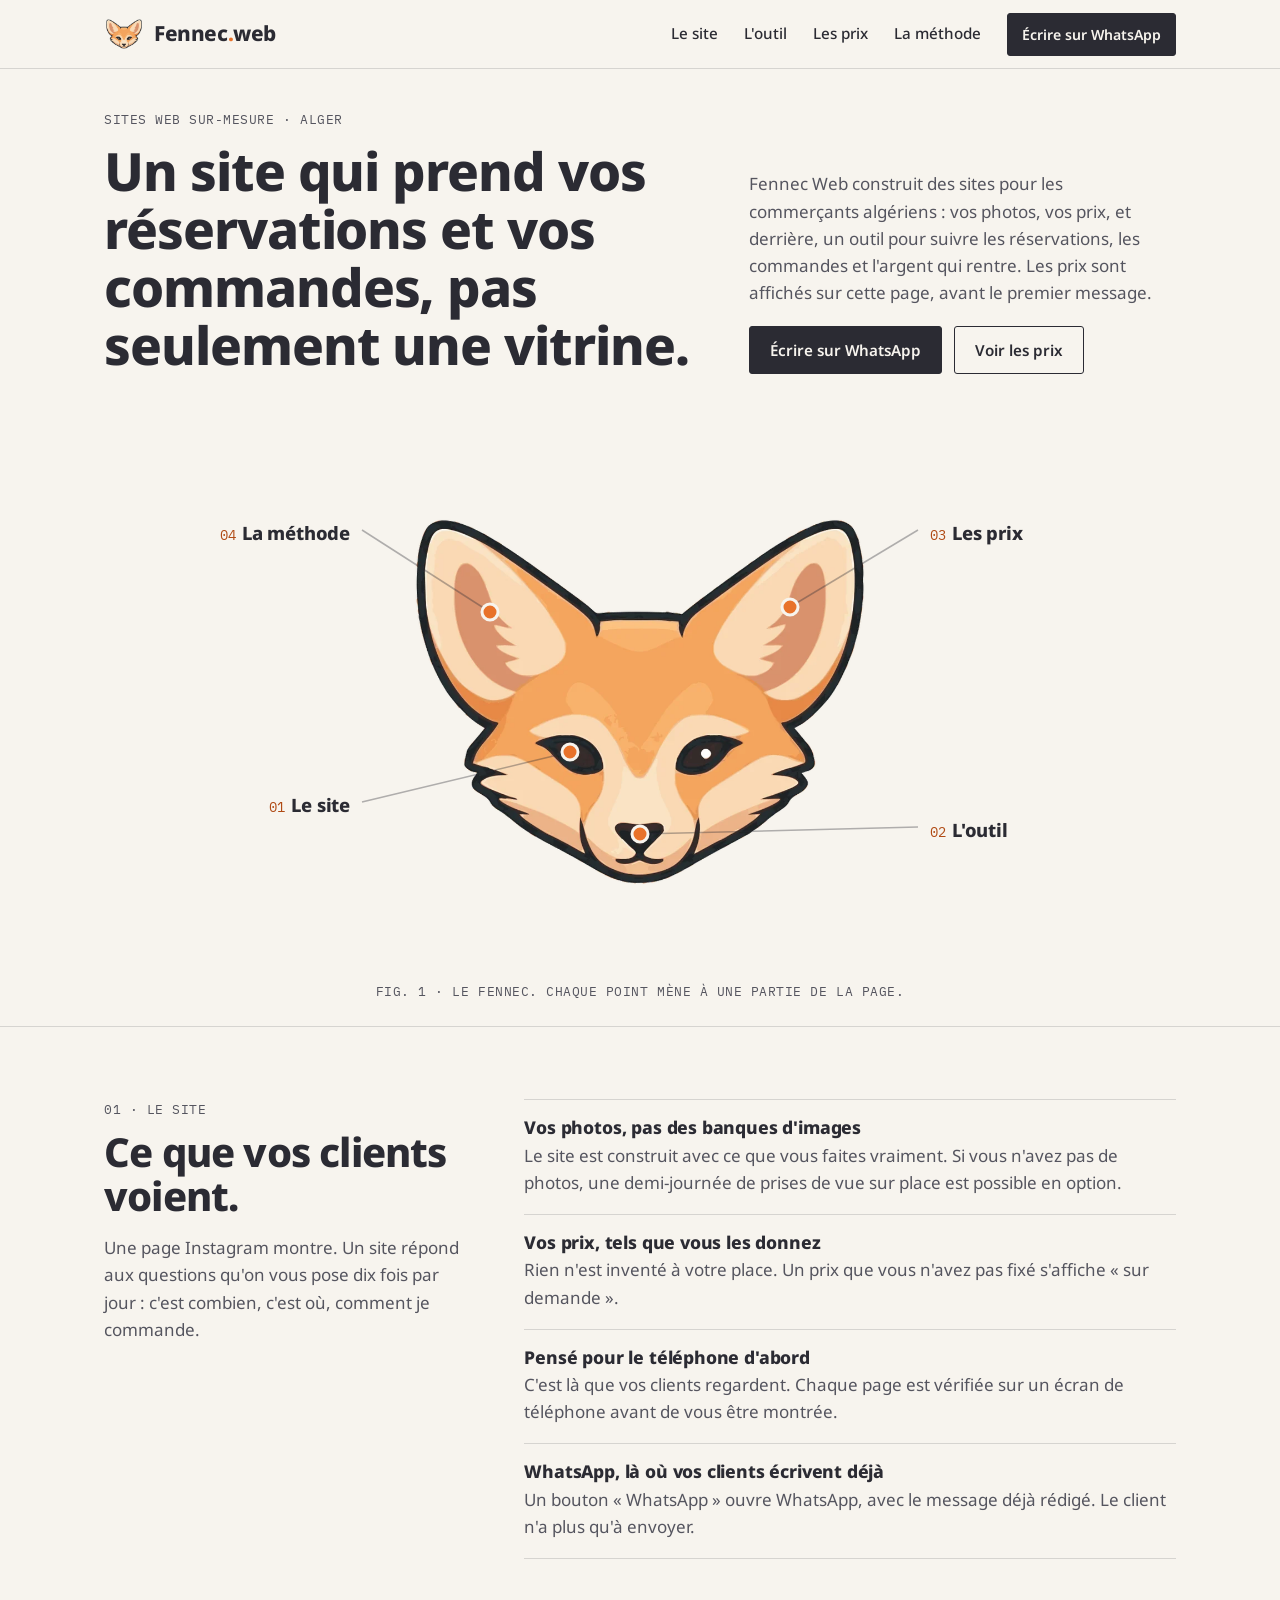
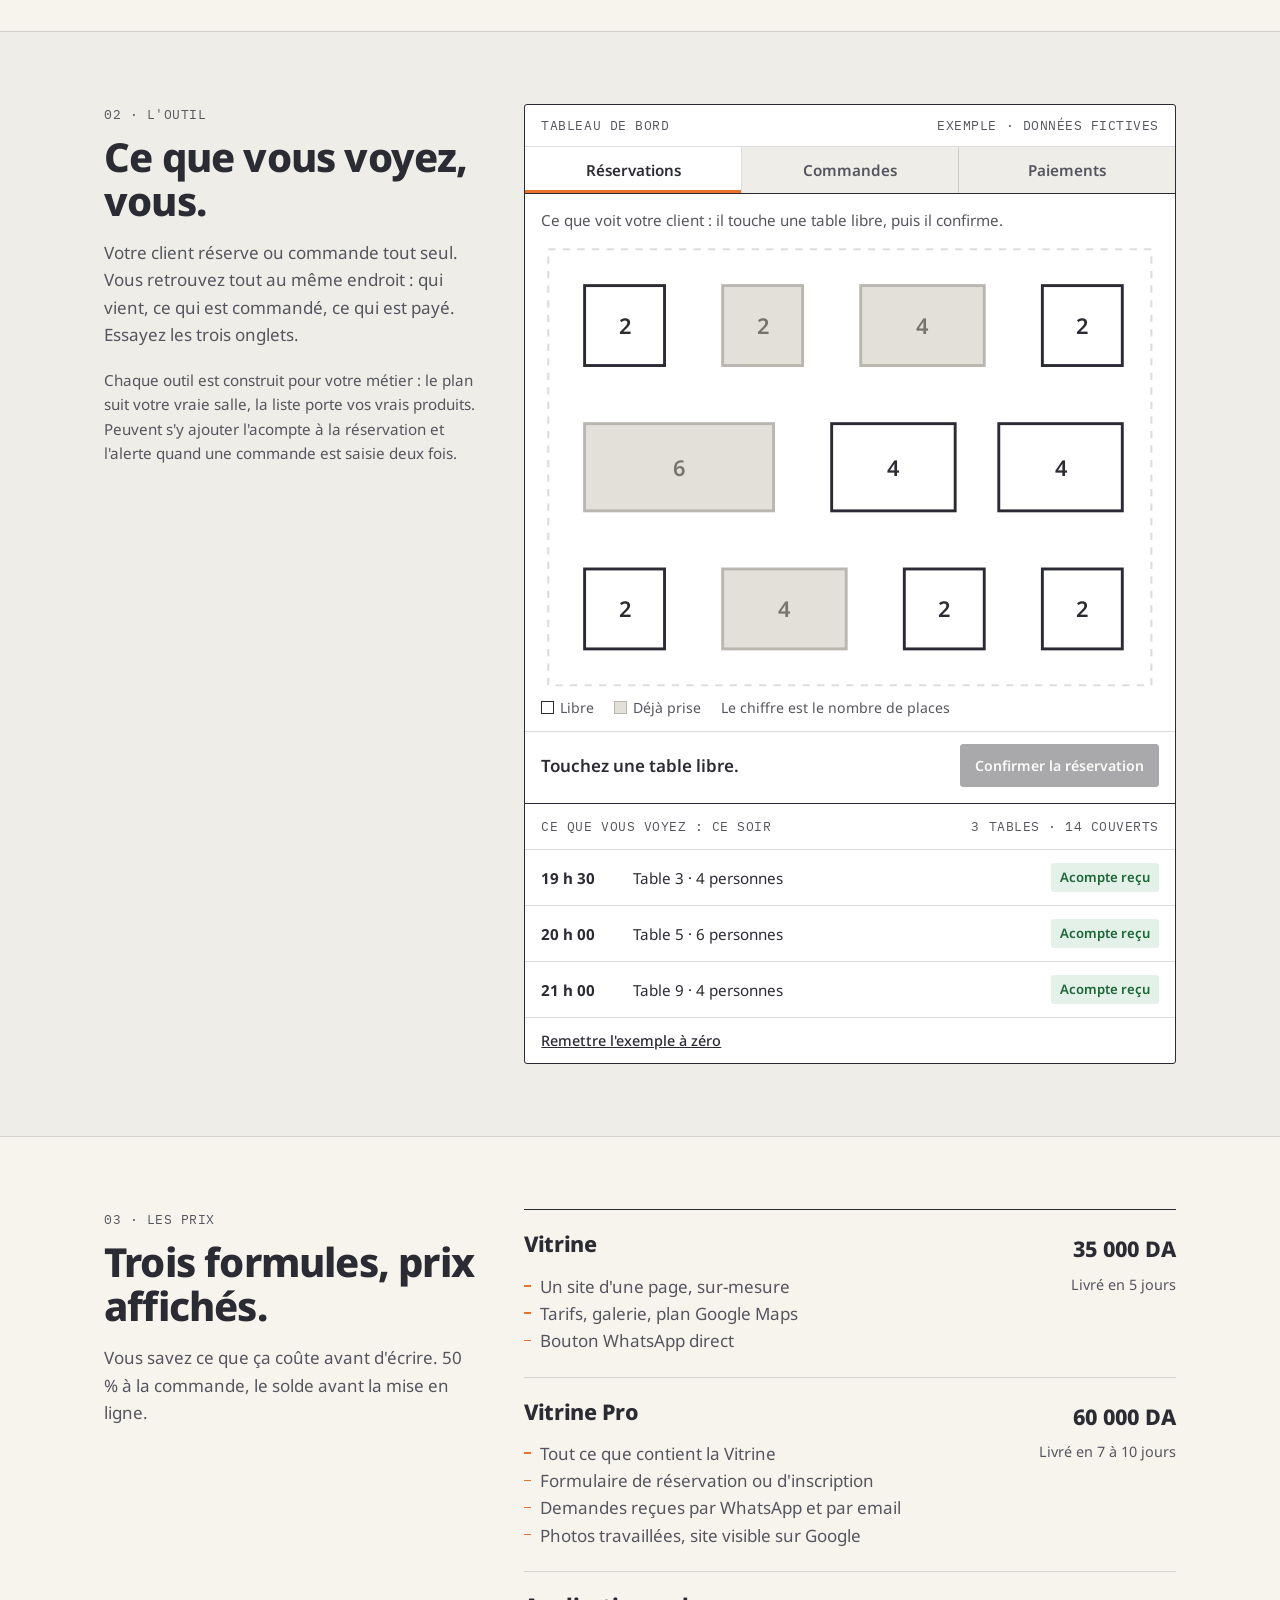
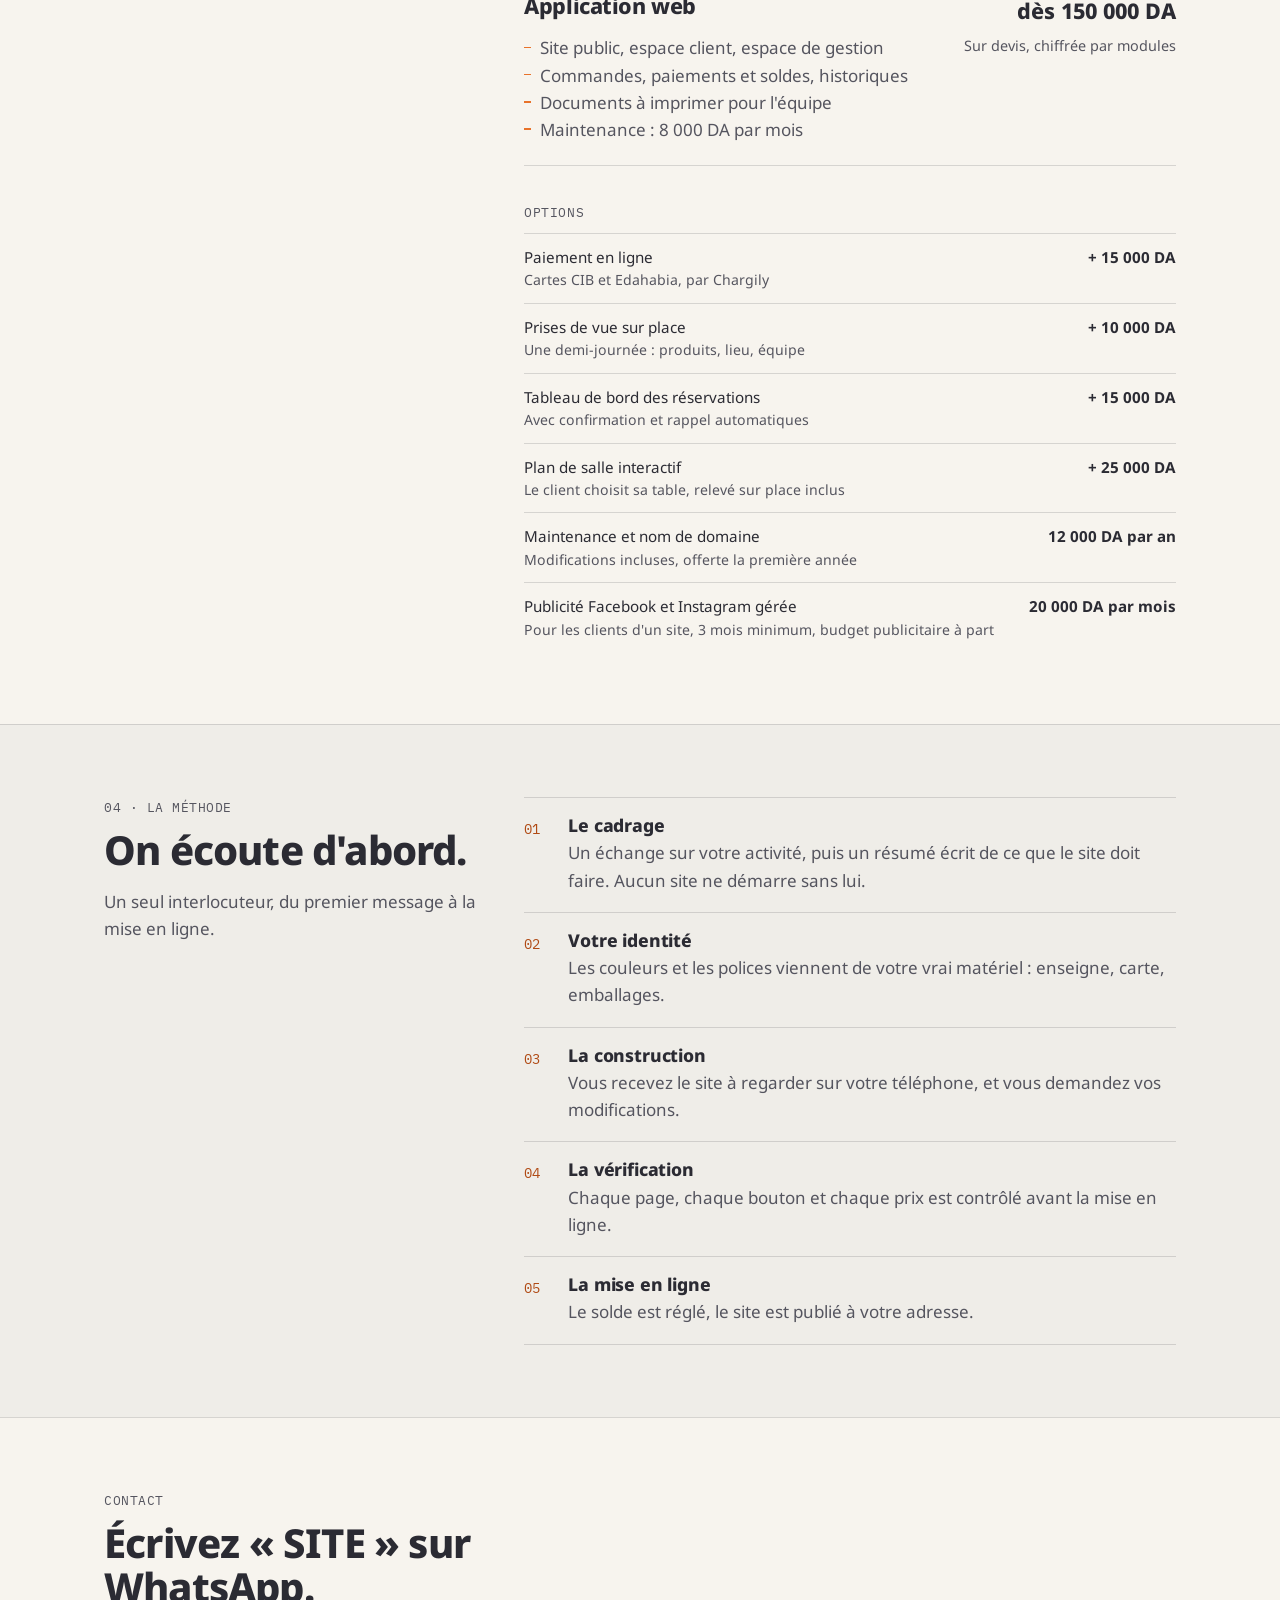
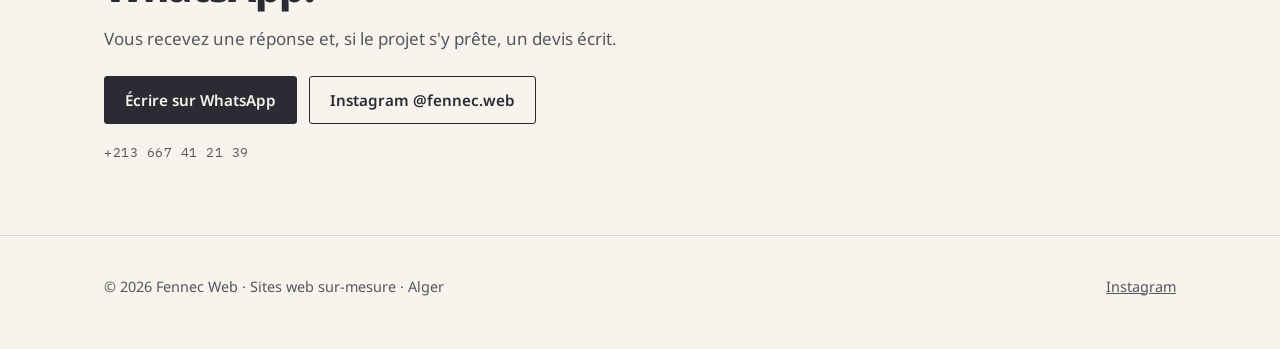
==== commit 3ded3191: "Accueil : nouveau numéro WhatsApp, tableau de bord à trois onglets (réservations, commandes, paiemen" ====
--- a/index.html
+++ b/index.html
@@ -4,9 +4,9 @@
 <meta charset="UTF-8">
 <meta name="viewport" content="width=device-width, initial-scale=1.0">
 <title>Fennec Web · Sites web sur-mesure pour commerçants algériens</title>
-<meta name="description" content="Fennec Web construit des sites sur-mesure pour les commerçants algériens : vos photos, vos prix, et un outil pour suivre commandes et paiements. Formules dès 35 000 DA, prix affichés.">
+<meta name="description" content="Fennec Web construit des sites sur-mesure pour les commerçants algériens : vos photos, vos prix, et un outil pour suivre réservations, commandes et paiements. Formules dès 35 000 DA, prix affichés.">
 <meta property="og:title" content="Fennec Web · Sites web sur-mesure">
-<meta property="og:description" content="Un site qui prend vos commandes, pas seulement une vitrine. Formules dès 35 000 DA.">
+<meta property="og:description" content="Un site qui prend vos réservations et vos commandes, pas seulement une vitrine. Formules dès 35 000 DA.">
 <meta property="og:image" content="https://fennec-web.github.io/img/partage.jpg">
 <link rel="icon" type="image/png" sizes="32x32" href="img/favicon-32.png">
 <link rel="icon" type="image/png" sizes="192x192" href="img/favicon-192.png">
@@ -14,8 +14,9 @@
 <link rel="preconnect" href="https://fonts.googleapis.com">
 <link rel="preconnect" href="https://fonts.gstatic.com" crossorigin>
 <link href="https://fonts.googleapis.com/css2?family=IBM+Plex+Mono:wght@400;500&family=Noto+Sans:wght@400;500;600;700;800&display=swap" rel="stylesheet">
-<link rel="stylesheet" href="css/base.css?v=20261114d">
-<link rel="stylesheet" href="css/accueil.css?v=20261114d">
+<link rel="stylesheet" href="css/base.css?v=20261114h">
+<link rel="stylesheet" href="css/accueil.css?v=20261114h">
+<link rel="stylesheet" href="css/exemples.css?v=20261114h">
 </head>
 <body>
 
@@ -31,7 +32,7 @@
       <a href="#outil">L'outil</a>
       <a href="#formules">Les prix</a>
       <a href="#methode">La méthode</a>
-      <a class="bouton bouton--petit" href="https://wa.me/213540462143?text=SITE%20-%20Bonjour%2C%20je%20voudrais%20un%20devis%20pour%20mon%20site" target="_blank" rel="noopener">Écrire sur WhatsApp</a>
+      <a class="bouton bouton--petit" href="https://wa.me/213667412139?text=SITE%20-%20Bonjour%2C%20je%20voudrais%20un%20devis%20pour%20mon%20site" target="_blank" rel="noopener">Écrire sur WhatsApp</a>
     </nav>
   </div>
 </header>
@@ -43,12 +44,12 @@
     <div class="ouverture__haut">
     <div>
     <p class="mono">Sites web sur-mesure · Alger</p>
-    <h1>Un site qui prend vos commandes, pas seulement une vitrine.</h1>
-    </div>
-    <div>
-    <p class="ouverture__texte">Fennec Web construit des sites pour les commerçants algériens : vos photos, vos prix, et derrière, un outil pour suivre les commandes et l'argent qui rentre. Les prix sont affichés sur cette page, avant le premier message.</p>
+    <h1>Un site qui prend vos réservations et vos commandes, pas seulement une vitrine.</h1>
+    </div>
+    <div>
+    <p class="ouverture__texte">Fennec Web construit des sites pour les commerçants algériens : vos photos, vos prix, et derrière, un outil pour suivre les réservations, les commandes et l'argent qui rentre. Les prix sont affichés sur cette page, avant le premier message.</p>
     <div class="ouverture__actions">
-      <a class="bouton" href="https://wa.me/213540462143?text=SITE%20-%20Bonjour%2C%20je%20voudrais%20un%20devis%20pour%20mon%20site" target="_blank" rel="noopener">Écrire sur WhatsApp</a>
+      <a class="bouton" href="https://wa.me/213667412139?text=SITE%20-%20Bonjour%2C%20je%20voudrais%20un%20devis%20pour%20mon%20site" target="_blank" rel="noopener">Écrire sur WhatsApp</a>
       <a class="bouton bouton--clair" href="#formules">Voir les prix</a>
     </div>
     </div>
@@ -58,10 +59,10 @@
       <div class="planche__dessin">
         <img src="img/fennec-tete.webp" alt="Tête de fennec, l'emblème de Fennec Web" width="900" height="900">
         <svg class="planche__traits" viewBox="0 0 1000 600" aria-hidden="true">
-          <g data-n="1"><line x1="350" y1="210" x2="222" y2="128"/><a href="#methode" tabindex="-1"><circle class="halo" cx="350" cy="210" r="7"/><circle class="point" cx="350" cy="210" r="8"/></a></g>
-          <g data-n="2"><line x1="430" y1="350" x2="222" y2="400"/><a href="#site" tabindex="-1"><circle class="halo" cx="430" cy="350" r="7"/><circle class="point" cx="430" cy="350" r="8"/></a></g>
-          <g data-n="3"><line x1="500" y1="432" x2="778" y2="425"/><a href="#outil" tabindex="-1"><circle class="halo" cx="500" cy="432" r="7"/><circle class="point" cx="500" cy="432" r="8"/></a></g>
-          <g data-n="4"><line x1="650" y1="205" x2="778" y2="128"/><a href="#formules" tabindex="-1"><circle class="halo" cx="650" cy="205" r="7"/><circle class="point" cx="650" cy="205" r="8"/></a></g>
+          <g data-n="1"><line x1="350" y1="210" x2="222" y2="128"/><a href="#methode" tabindex="-1"><circle class="halo" cx="350" cy="210" r="7"/><circle class="point" cx="350" cy="210" r="8"/><circle class="tactile" cx="350" cy="210" r="42"/><circle class="puce" cx="350" cy="210" r="27"/><text class="puce__num" x="350" y="210">4</text></a></g>
+          <g data-n="2"><line x1="430" y1="350" x2="222" y2="400"/><a href="#site" tabindex="-1"><circle class="halo" cx="430" cy="350" r="7"/><circle class="point" cx="430" cy="350" r="8"/><circle class="tactile" cx="430" cy="350" r="42"/><circle class="puce" cx="430" cy="350" r="27"/><text class="puce__num" x="430" y="350">1</text></a></g>
+          <g data-n="3"><line x1="500" y1="432" x2="778" y2="425"/><a href="#outil" tabindex="-1"><circle class="halo" cx="500" cy="432" r="7"/><circle class="point" cx="500" cy="432" r="8"/><circle class="tactile" cx="500" cy="432" r="42"/><circle class="puce" cx="500" cy="432" r="27"/><text class="puce__num" x="500" y="432">2</text></a></g>
+          <g data-n="4"><line x1="650" y1="205" x2="778" y2="128"/><a href="#formules" tabindex="-1"><circle class="halo" cx="650" cy="205" r="7"/><circle class="point" cx="650" cy="205" r="8"/><circle class="tactile" cx="650" cy="205" r="42"/><circle class="puce" cx="650" cy="205" r="27"/><text class="puce__num" x="650" y="205">3</text></a></g>
         </svg>
       </div>
       <ol class="reperes">
@@ -75,14 +76,14 @@
         </a></li>
         <li class="repere repere--3"><a href="#outil" data-n="3">
           <span class="repere__num">02</span><span class="repere__titre">L'outil</span>
-          <span class="repere__texte">La truffe : elle flaire l'argent qui dort. Commandes, versements et soldes, d'un coup d'œil.</span>
+          <span class="repere__texte">La truffe : elle flaire ce qui se passe chez vous. Réservations, commandes et paiements, d'un coup d'œil.</span>
         </a></li>
         <li class="repere repere--4"><a href="#formules" data-n="4">
           <span class="repere__num">03</span><span class="repere__titre">Les prix</span>
           <span class="repere__texte">L'autre oreille : vous entendez le prix avant de commencer. Trois formules, affichées ici.</span>
         </a></li>
       </ol>
-      <p class="planche__legende mono">Fig. 1 · Le fennec. Passez la souris sur un repère, cliquez pour y aller.</p>
+      <p class="planche__legende mono">Fig. 1 · Le fennec. Chaque point mène à une partie de la page.</p>
     </div>
   </div>
 </section>
@@ -108,17 +109,57 @@
     <div>
       <p class="mono">02 · L'outil</p>
       <h2>Ce que vous voyez, vous.</h2>
-      <p class="section__chapo">Quand des clients règlent en plusieurs fois, personne ne sait plus ce qui reste dû. L'outil derrière le site le dit en une ligne. Essayez : encaissez un versement.</p>
-      <p class="note">Autres mécaniques déjà construites : l'acompte à la réservation, l'alerte quand une commande est saisie deux fois, le plan de salle où le client choisit sa table.</p>    </div>
-    <div class="solde" id="solde">
-      <div class="solde__tete mono"><span>Tableau de bord · Paiements</span><span>Exemple · chiffres fictifs</span></div>
-      <p class="solde__bande" data-etat="du" aria-live="polite">42 500 DA restent à encaisser sur 2 clients</p>
-      <ul class="solde__liste">
-        <li class="solde__ligne"><span class="solde__client">Société A</span><span class="solde__detail">Commandé 64 000 DA · versé 40 000 DA</span></li>
-        <li class="solde__ligne"><span class="solde__client">Société B</span><span class="solde__detail">Commandé 30 000 DA · versé 30 000 DA</span></li>
-        <li class="solde__ligne"><span class="solde__client">Société C</span><span class="solde__detail">Commandé 18 500 DA · versé 0 DA</span></li>
-      </ul>
-      <div class="solde__pied"><button type="button" id="solde-recommencer">Remettre l'exemple à zéro</button></div>
+      <p class="section__chapo">Votre client réserve ou commande tout seul. Vous retrouvez tout au même endroit : qui vient, ce qui est commandé, ce qui est payé. Essayez les trois onglets.</p>
+      <p class="note">Chaque outil est construit pour votre métier : le plan suit votre vraie salle, la liste porte vos vrais produits. Peuvent s'y ajouter l'acompte à la réservation et l'alerte quand une commande est saisie deux fois.</p>
+    </div>
+    <div class="exemples" id="exemples">
+      <div class="exemples__tete mono"><span>Tableau de bord</span><span>Exemple · données fictives</span></div>
+      <div class="onglets" role="tablist" aria-label="Exemples du tableau de bord">
+        <button type="button" role="tab" data-onglet="reservations" aria-selected="true">Réservations</button>
+        <button type="button" role="tab" data-onglet="commandes" aria-selected="false">Commandes</button>
+        <button type="button" role="tab" data-onglet="paiements" aria-selected="false">Paiements</button>
+      </div>
+
+      <div class="panneau" id="panneau-reservations" role="tabpanel">
+        <p class="panneau__consigne">Ce que voit votre client : il touche une table libre, puis il confirme.</p>
+        <svg class="plan" id="plan" viewBox="0 0 850 620" role="group" aria-label="Plan de salle d'exemple">
+          <rect class="mur" x="10" y="10" width="830" height="600"/>
+        <g class="table" data-table="1" data-places="2" role="button" tabindex="0"><rect x="60" y="60" width="110" height="110"/><text x="115" y="115">2</text></g>
+        <g class="table" data-table="2" data-places="2" role="button" tabindex="0"><rect x="250" y="60" width="110" height="110"/><text x="305" y="115">2</text></g>
+        <g class="table" data-table="3" data-places="4" role="button" tabindex="0"><rect x="440" y="60" width="170" height="110"/><text x="525" y="115">4</text></g>
+        <g class="table" data-table="4" data-places="2" role="button" tabindex="0"><rect x="690" y="60" width="110" height="110"/><text x="745" y="115">2</text></g>
+        <g class="table" data-table="5" data-places="6" role="button" tabindex="0"><rect x="60" y="250" width="260" height="120"/><text x="190" y="310">6</text></g>
+        <g class="table" data-table="6" data-places="4" role="button" tabindex="0"><rect x="400" y="250" width="170" height="120"/><text x="485" y="310">4</text></g>
+        <g class="table" data-table="7" data-places="4" role="button" tabindex="0"><rect x="630" y="250" width="170" height="120"/><text x="715" y="310">4</text></g>
+        <g class="table" data-table="8" data-places="2" role="button" tabindex="0"><rect x="60" y="450" width="110" height="110"/><text x="115" y="505">2</text></g>
+        <g class="table" data-table="9" data-places="4" role="button" tabindex="0"><rect x="250" y="450" width="170" height="110"/><text x="335" y="505">4</text></g>
+        <g class="table" data-table="10" data-places="2" role="button" tabindex="0"><rect x="500" y="450" width="110" height="110"/><text x="555" y="505">2</text></g>
+        <g class="table" data-table="11" data-places="2" role="button" tabindex="0"><rect x="690" y="450" width="110" height="110"/><text x="745" y="505">2</text></g>
+        </svg>
+        <p class="plan__legende"><span><i></i>Libre</span><span><i class="l-prise"></i>Déjà prise</span><span>Le chiffre est le nombre de places</span></p>
+        <div class="resa__choix">
+          <p id="resa-selection" aria-live="polite">Touchez une table libre.</p>
+          <button type="button" class="bouton bouton--petit" id="resa-confirmer" disabled>Confirmer la réservation</button>
+        </div>
+        <div class="panneau__titre mono"><span>Ce que vous voyez : ce soir</span><span id="resa-total">3 tables · 14 couverts</span></div>
+        <ul class="rangs" id="resa-liste" aria-live="polite"></ul>
+        <div class="panneau__pied"><button type="button" id="resa-recommencer">Remettre l'exemple à zéro</button></div>
+      </div>
+
+      <div class="panneau" id="panneau-commandes" role="tabpanel" style="display:none">
+        <p class="bande" id="cmd-bande" data-etat="du" aria-live="polite">2 commandes à préparer</p>
+        <ul class="rangs" id="cmd-liste"></ul>
+        <p class="panneau__consigne" style="padding-bottom:14px;border-top:1px solid var(--trait);padding-top:14px">Une commande livrée ne disparaît pas : elle reste dans l'historique, avec sa date et son montant.</p>
+        <div class="panneau__pied"><button type="button" id="cmd-recommencer">Remettre l'exemple à zéro</button></div>
+      </div>
+
+      <div class="panneau" id="panneau-paiements" role="tabpanel" style="display:none">
+        <div id="solde">
+          <p class="bande" data-etat="du" aria-live="polite">42 500 DA restent à encaisser sur 2 clients</p>
+          <ul class="rangs solde__liste"></ul>
+          <div class="panneau__pied"><button type="button" id="solde-recommencer">Remettre l'exemple à zéro</button></div>
+        </div>
+      </div>
     </div>
   </div>
 </section>
@@ -202,10 +243,10 @@
     <h2>Écrivez « SITE » sur WhatsApp.</h2>
     <p class="section__chapo">Vous recevez une réponse et, si le projet s'y prête, un devis écrit.</p>
     <div class="contact__actions">
-      <a class="bouton" href="https://wa.me/213540462143?text=SITE%20-%20Bonjour%2C%20je%20voudrais%20un%20devis%20pour%20mon%20site" target="_blank" rel="noopener">Écrire sur WhatsApp</a>
+      <a class="bouton" href="https://wa.me/213667412139?text=SITE%20-%20Bonjour%2C%20je%20voudrais%20un%20devis%20pour%20mon%20site" target="_blank" rel="noopener">Écrire sur WhatsApp</a>
       <a class="bouton bouton--clair" href="https://www.instagram.com/fennec.web" target="_blank" rel="noopener">Instagram @fennec.web</a>
     </div>
-    <p class="contact__numero mono">+213 540 46 21 43</p>
+    <p class="contact__numero mono">+213 667 41 21 39</p>
   </div>
 </section>
 
@@ -218,6 +259,7 @@
   </div>
 </footer>
 
-<script src="js/accueil.js?v=20261114d"></script>
+<script src="js/accueil.js?v=20261114h"></script>
+<script src="js/exemples.js?v=20261114h"></script>
 </body>
 </html>
--- a/css/accueil.css
+++ b/css/accueil.css
@@ -19,6 +19,7 @@
 .planche__traits .point { fill: var(--orange); stroke: var(--creme); stroke-width: 3; transition: r .15s; }
 .planche__traits .halo { fill: none; stroke: var(--orange); stroke-width: 1.5; opacity: 0; }
 .planche__traits a { cursor: pointer; }
+.planche__traits .tactile, .planche__traits .puce, .planche__traits .puce__num { display: none; }
 
 .reperes { list-style: none; }
 .repere { position: absolute; width: 21%; }
@@ -70,17 +71,27 @@
   60%, 100% { r: 22; opacity: 0; }
 }
 
-/* Sous 900 px : la tête seule, puis les repères en liste. Pas de survol sur un téléphone. */
+/* Sous 900 px : pas de survol sur un téléphone. Les traits et les étiquettes partent, les
+   points restent sur la tête, numérotés et cliquables au doigt ; la liste dessous sert de légende. */
 @media (max-width: 900px) {
   .planche { aspect-ratio: auto; margin-top: 28px; }
-  .planche__dessin { position: static; }
-  .planche__dessin img { position: static; width: min(72%, 320px); margin: 0 auto; }
-  .planche__traits, .planche__legende { display: none; }
-  .reperes { margin-top: 20px; border-top: 1px solid var(--trait); }
+  .planche__dessin { position: relative; width: min(78%, 340px); aspect-ratio: 1; margin: 0 auto; overflow: hidden; }
+  .planche__dessin img { position: static; width: 100%; }
+  /* Le dessin fait 1000 x 600 et la tête en occupe le carré central de 500 : on cale ce carré sur l'image. */
+  .planche__traits { left: -50%; top: -10%; width: 200%; height: 120%; }
+  .planche__traits line, .planche__traits .point, .planche__traits .halo { display: none; }
+  .planche__traits .tactile { display: block; fill: transparent; }
+  .planche__traits .puce { display: block; fill: var(--orange); stroke: var(--creme); stroke-width: 5; }
+  .planche__traits .puce__num { display: block; font: 700 30px var(--sans); fill: #fff; text-anchor: middle; dominant-baseline: central; pointer-events: none; }
+  .planche__legende { display: none; }
+  .reperes { margin-top: 16px; border-top: 1px solid var(--trait); }
   .repere, .repere--1, .repere--2 { position: static; width: auto; text-align: left; }
   .repere { border-bottom: 1px solid var(--trait); }
   .repere a { padding: 14px 0; }
   .repere__texte { opacity: 1; transform: none; }
+  /* La liste suit l'ordre des numéros : 01 Le site, 02 L'outil, 03 Les prix, 04 La méthode. */
+  .reperes { display: flex; flex-direction: column; }
+  .repere--1 { order: 4; }
 }
 
 /* Sections : titre à gauche, contenu à droite */
@@ -112,27 +123,6 @@
 .note { margin-top: 20px; font-size: .95rem; color: var(--encre-douce); }
 .note strong { color: var(--encre); }
 
-/* Exemple de solde */
-.solde { border: 1.5px solid var(--encre); border-radius: var(--rayon); background: #fff; }
-.solde__tete { display: flex; justify-content: space-between; gap: 12px; padding: 10px 16px; border-bottom: 1px solid var(--trait); }
-.solde__bande { padding: 16px; font-weight: 700; font-size: 1.1rem; background: var(--rouge-fond); color: var(--rouge); }
-.solde__bande[data-etat="ok"] { background: var(--vert-fond); color: var(--vert); }
-.solde__liste { list-style: none; }
-.solde__ligne {
-  display: grid;
-  grid-template-columns: 1fr auto;
-  gap: 4px 16px;
-  align-items: center;
-  padding: 14px 16px;
-  border-top: 1px solid var(--trait);
-}
-.solde__client { font-weight: 700; }
-.solde__detail { grid-column: 1; font-size: .9rem; color: var(--encre-douce); }
-.solde__action { grid-column: 2; grid-row: 1 / span 2; }
-.solde__ajour { font-size: .9rem; font-weight: 700; color: var(--vert); }
-.solde__pied { padding: 2px 16px; border-top: 1px solid var(--trait); }
-.solde__pied button { background: none; border: 0; font: 500 .9rem var(--sans); color: var(--encre); text-decoration: underline; cursor: pointer; padding: 11px 0; }
-
 /* Formules */
 .formules { border-top: 1.5px solid var(--encre); }
 .formule { display: grid; grid-template-columns: 1fr auto; gap: 6px 24px; padding: 22px 0; border-bottom: 1px solid var(--trait); }
--- a/css/exemples.css
+++ b/css/exemples.css
@@ -0,0 +1,65 @@
+/* Fennec Web · tableau de bord d'exemple : onglets, plan de salle, listes, bandes */
+
+.exemples { border: 1.5px solid var(--encre); border-radius: var(--rayon); background: #fff; min-width: 0; }
+.exemples__tete { display: flex; flex-wrap: wrap; justify-content: space-between; gap: 4px 12px; padding: 10px 16px; border-bottom: 1px solid var(--trait); }
+
+.onglets { display: flex; border-bottom: 1.5px solid var(--encre); }
+.onglets button {
+  flex: 1;
+  padding: 13px 8px;
+  border: 0;
+  border-right: 1px solid var(--trait);
+  background: var(--beige);
+  font: 600 .95rem var(--sans);
+  color: var(--encre-douce);
+  cursor: pointer;
+}
+.onglets button:last-child { border-right: 0; }
+.onglets button[aria-selected="true"] { background: #fff; color: var(--encre); box-shadow: inset 0 -3px 0 var(--orange); }
+
+.panneau__consigne { padding: 14px 16px 0; font-size: .95rem; color: var(--encre-douce); }
+.panneau__pied { padding: 2px 16px; border-top: 1px solid var(--trait); }
+.panneau__pied button { background: none; border: 0; font: 500 .9rem var(--sans); color: var(--encre); text-decoration: underline; cursor: pointer; padding: 11px 0; }
+.panneau__titre { padding: 12px 16px; border-top: 1.5px solid var(--encre); display: flex; justify-content: space-between; gap: 12px; }
+
+/* Plan de salle */
+.plan { display: block; width: 100%; height: auto; padding: 10px 16px 0; }
+.plan .mur { fill: none; stroke: var(--trait); stroke-width: 3; stroke-dasharray: 10 10; }
+.plan .table { cursor: pointer; outline: none; }
+.plan .table rect { fill: #fff; stroke: var(--encre); stroke-width: 4; }
+.plan .table text { font: 600 30px var(--sans); fill: var(--encre); text-anchor: middle; dominant-baseline: central; pointer-events: none; }
+.plan .table:hover rect, .plan .table:focus-visible rect { fill: #FBE3D2; }
+.plan .table[data-etat="choisie"] rect { fill: var(--orange); }
+.plan .table[data-etat="choisie"] text { fill: #fff; }
+.plan .table[data-etat="prise"] { cursor: default; }
+.plan .table[data-etat="prise"] rect { fill: #E3E0DA; stroke: #B9B6B0; }
+.plan .table[data-etat="prise"] text { fill: #77746D; }
+
+.plan__legende { display: flex; flex-wrap: wrap; gap: 4px 20px; padding: 4px 16px 12px; font-size: .88rem; color: var(--encre-douce); }
+.plan__legende span { white-space: nowrap; }
+.plan__legende i { display: inline-block; width: 13px; height: 13px; border: 1.5px solid var(--encre); margin-right: 6px; vertical-align: -1px; background: #fff; }
+.plan__legende .l-prise { background: #E3E0DA; border-color: #B9B6B0; }
+
+.resa__choix { display: flex; flex-wrap: wrap; align-items: center; justify-content: space-between; gap: 10px 16px; padding: 12px 16px 16px; border-top: 1px solid var(--trait); }
+.resa__choix p { font-weight: 600; }
+.bouton:disabled { opacity: .4; cursor: default; }
+
+/* Listes du tableau de bord */
+.rangs { list-style: none; }
+.rang { display: grid; grid-template-columns: 78px 1fr auto; gap: 4px 14px; align-items: center; padding: 13px 16px; border-top: 1px solid var(--trait); font-size: .95rem; }
+.rang small { display: block; font-size: .88rem; color: var(--encre-douce); }
+.rang--commande { grid-template-columns: 88px 1fr auto; }
+.rang--neuf { background: #FFF3EA; }
+.rang__fin { display: flex; flex-wrap: wrap; align-items: center; justify-content: flex-end; gap: 8px; }
+.etat { font-size: .82rem; font-weight: 600; padding: 4px 9px; border-radius: var(--rayon); background: var(--beige); white-space: nowrap; }
+.etat--ok { background: var(--vert-fond); color: var(--vert); }
+
+.bande { padding: 14px 16px; font-weight: 700; font-size: 1.05rem; background: var(--rouge-fond); color: var(--rouge); }
+.bande[data-etat="ok"] { background: var(--vert-fond); color: var(--vert); }
+
+@media (max-width: 560px) {
+  .rang, .rang--commande { grid-template-columns: 70px 1fr; }
+  .rang > :last-child { grid-column: 1 / -1; justify-content: flex-start; justify-self: start; }
+  .plan .table text { font-size: 38px; }
+  .plan { padding: 10px 6px 0; }
+}
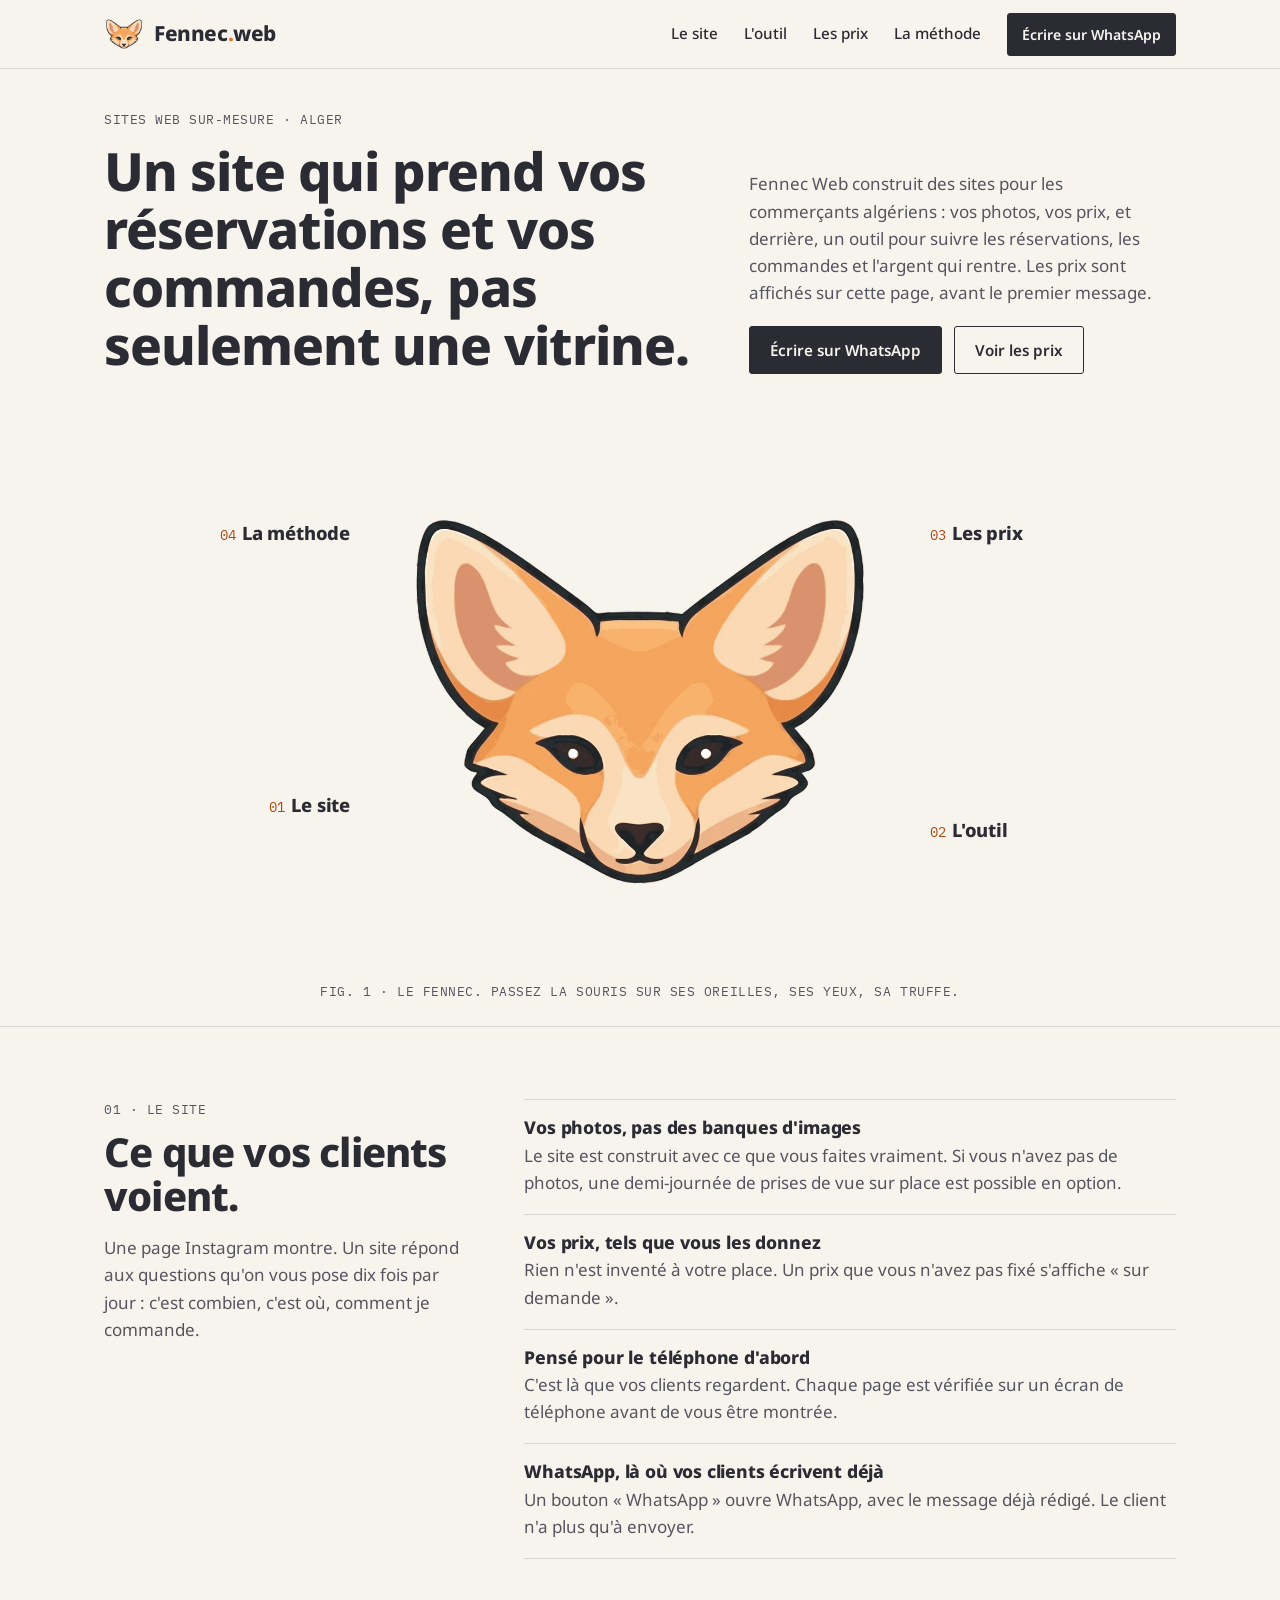
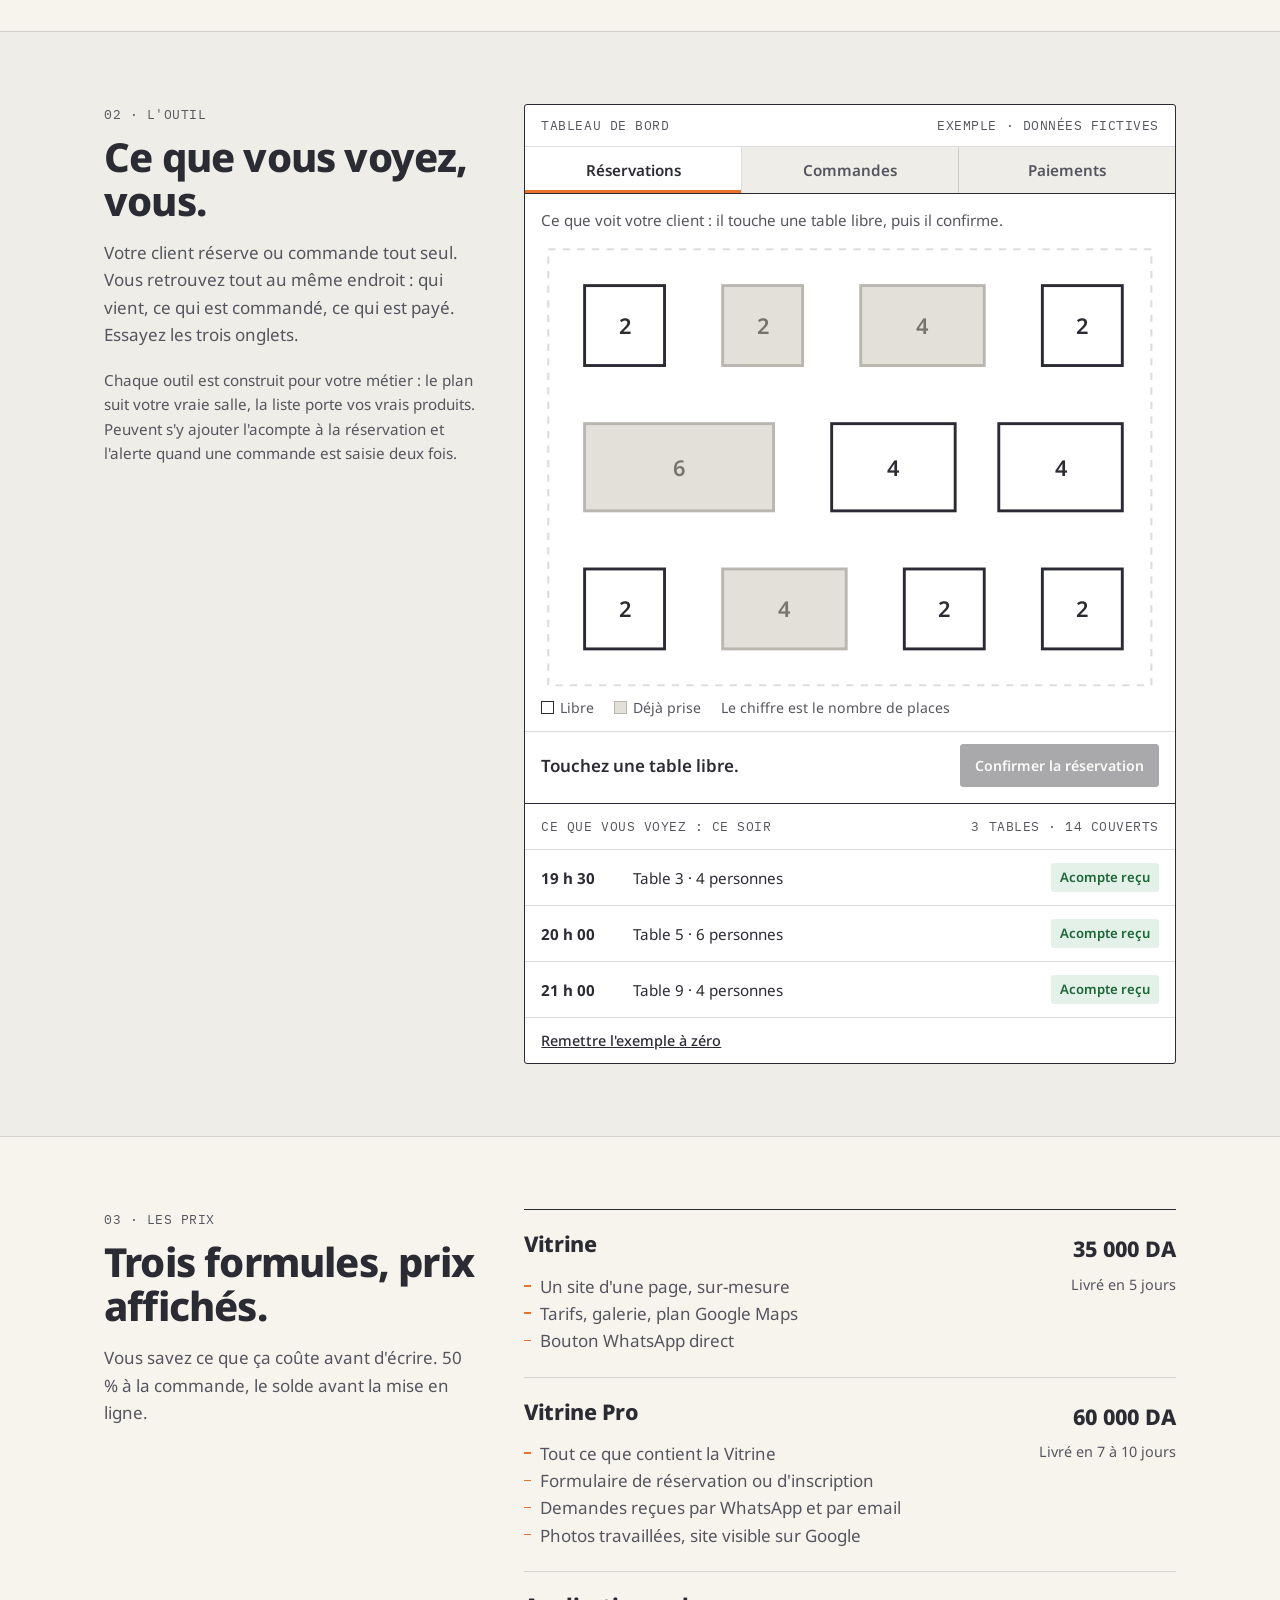
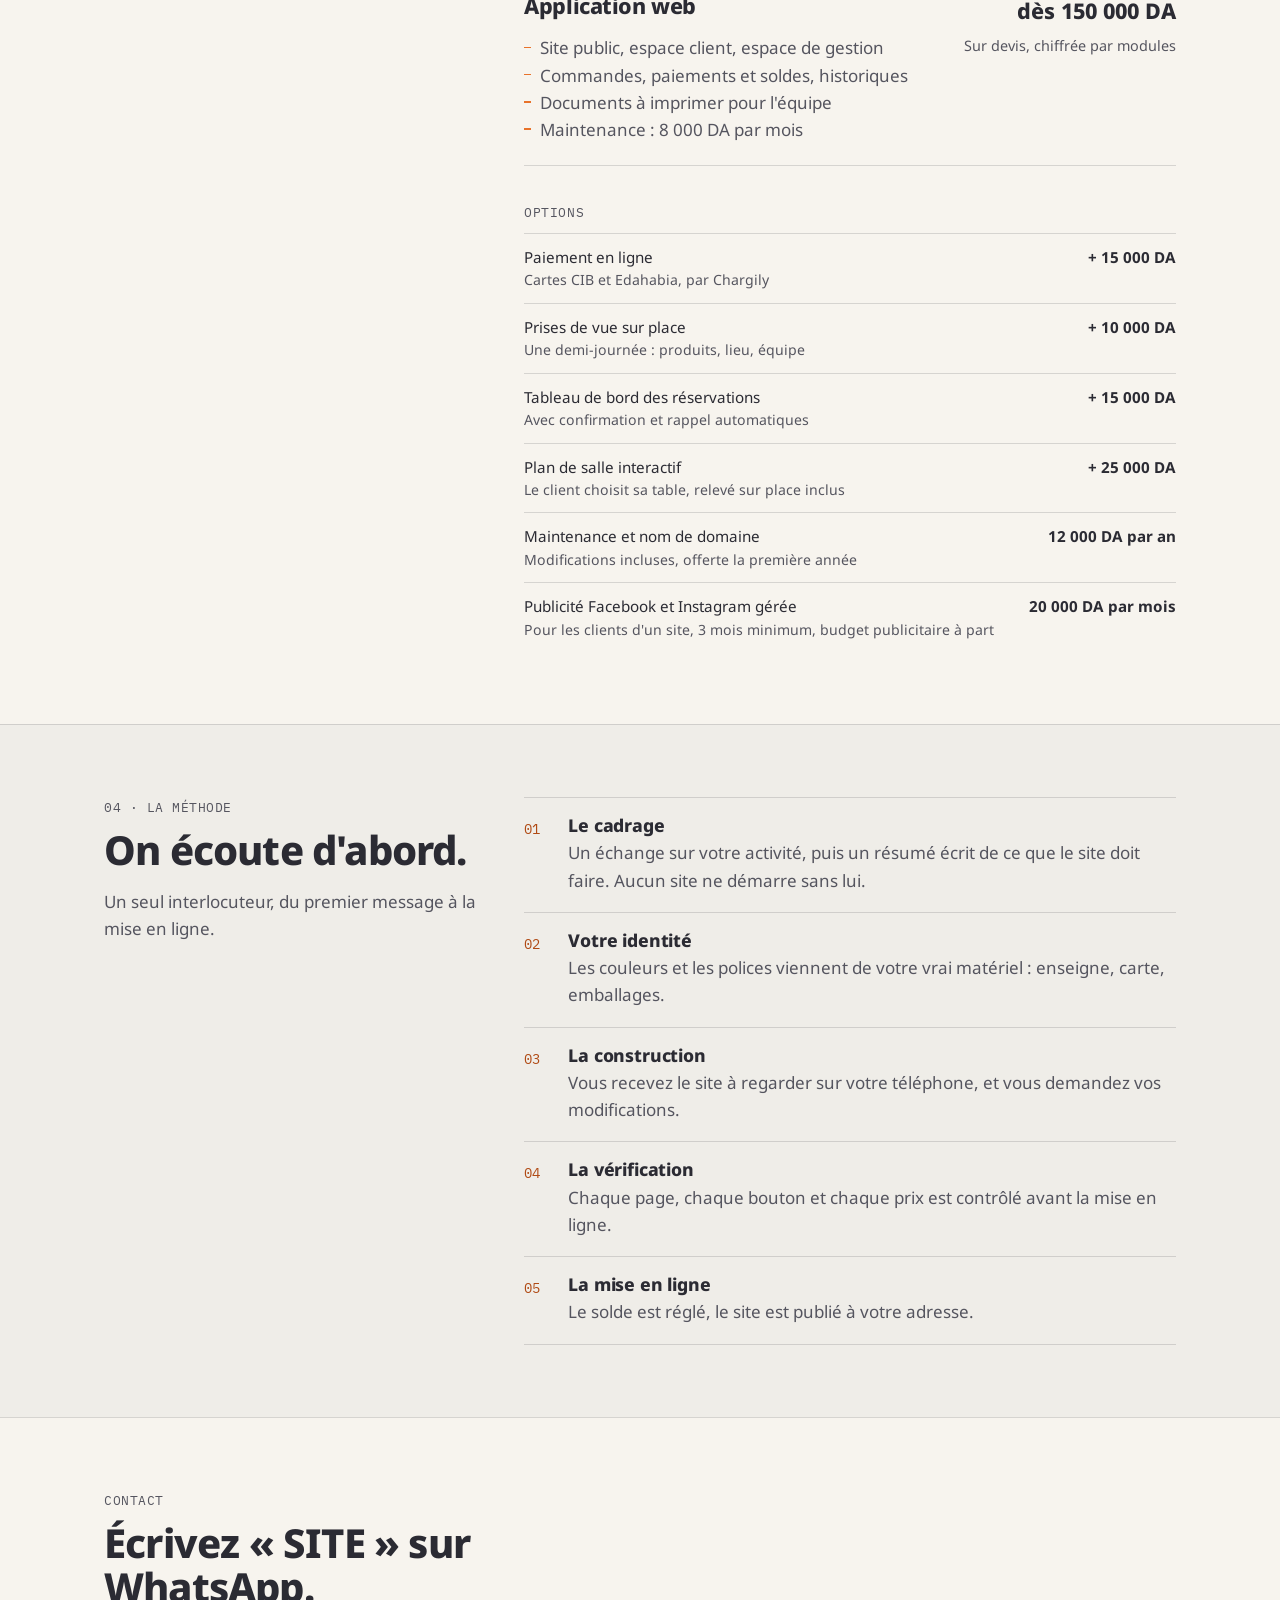
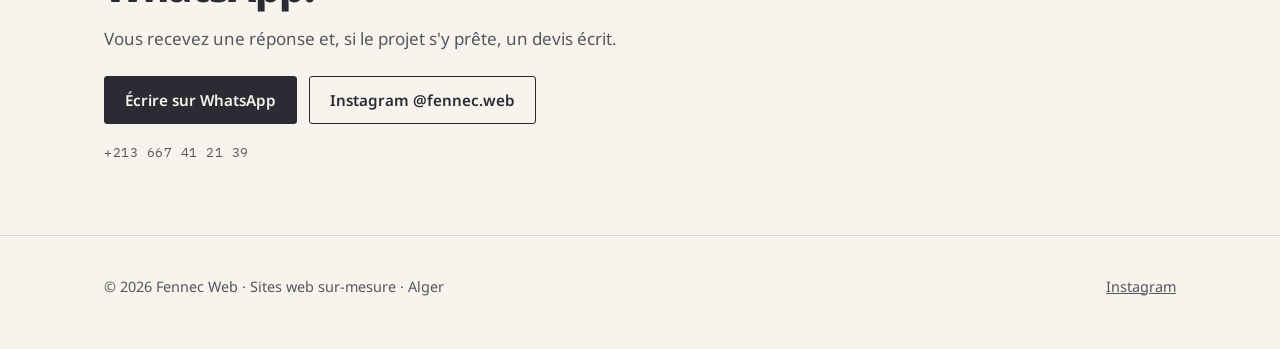
==== commit 28ba95a8: "Accueil sur ordinateur : plus de points sur le fennec, les oreilles, les yeux et la truffe s'éclaire" ====
--- a/index.html
+++ b/index.html
@@ -14,9 +14,9 @@
 <link rel="preconnect" href="https://fonts.googleapis.com">
 <link rel="preconnect" href="https://fonts.gstatic.com" crossorigin>
 <link href="https://fonts.googleapis.com/css2?family=IBM+Plex+Mono:wght@400;500&family=Noto+Sans:wght@400;500;600;700;800&display=swap" rel="stylesheet">
-<link rel="stylesheet" href="css/base.css?v=20261114h">
-<link rel="stylesheet" href="css/accueil.css?v=20261114h">
-<link rel="stylesheet" href="css/exemples.css?v=20261114h">
+<link rel="stylesheet" href="css/base.css?v=20261114k">
+<link rel="stylesheet" href="css/accueil.css?v=20261115a">
+<link rel="stylesheet" href="css/exemples.css?v=20261114k">
 </head>
 <body>
 
@@ -59,10 +59,11 @@
       <div class="planche__dessin">
         <img src="img/fennec-tete.webp" alt="Tête de fennec, l'emblème de Fennec Web" width="900" height="900">
         <svg class="planche__traits" viewBox="0 0 1000 600" aria-hidden="true">
-          <g data-n="1"><line x1="350" y1="210" x2="222" y2="128"/><a href="#methode" tabindex="-1"><circle class="halo" cx="350" cy="210" r="7"/><circle class="point" cx="350" cy="210" r="8"/><circle class="tactile" cx="350" cy="210" r="42"/><circle class="puce" cx="350" cy="210" r="27"/><text class="puce__num" x="350" y="210">4</text></a></g>
-          <g data-n="2"><line x1="430" y1="350" x2="222" y2="400"/><a href="#site" tabindex="-1"><circle class="halo" cx="430" cy="350" r="7"/><circle class="point" cx="430" cy="350" r="8"/><circle class="tactile" cx="430" cy="350" r="42"/><circle class="puce" cx="430" cy="350" r="27"/><text class="puce__num" x="430" y="350">1</text></a></g>
-          <g data-n="3"><line x1="500" y1="432" x2="778" y2="425"/><a href="#outil" tabindex="-1"><circle class="halo" cx="500" cy="432" r="7"/><circle class="point" cx="500" cy="432" r="8"/><circle class="tactile" cx="500" cy="432" r="42"/><circle class="puce" cx="500" cy="432" r="27"/><text class="puce__num" x="500" y="432">2</text></a></g>
-          <g data-n="4"><line x1="650" y1="205" x2="778" y2="128"/><a href="#formules" tabindex="-1"><circle class="halo" cx="650" cy="205" r="7"/><circle class="point" cx="650" cy="205" r="8"/><circle class="tactile" cx="650" cy="205" r="42"/><circle class="puce" cx="650" cy="205" r="27"/><text class="puce__num" x="650" y="205">3</text></a></g>
+          <defs><radialGradient id="lueur"><stop offset="0" stop-color="#fff" stop-opacity=".8"/><stop offset=".35" stop-color="#FFEFC4" stop-opacity=".4"/><stop offset="1" stop-color="#FFE3A6" stop-opacity="0"/></radialGradient></defs>
+          <g data-n="1"><line x1="350" y1="210" x2="222" y2="128"/><a href="#methode" tabindex="-1"><polygon class="zone" points="289,128 311,121 456,214 433,272 361,300 311,272 283,178"/><circle class="halo" cx="350" cy="210" r="7"/><circle class="point" cx="350" cy="210" r="8"/><circle class="tactile" cx="350" cy="210" r="42"/><circle class="lueur" cx="350" cy="210" r="30"/><circle class="eclat" cx="350" cy="210" r="4"/></a></g>
+          <g data-n="2"><line x1="430" y1="350" x2="222" y2="400"/><a href="#site" tabindex="-1"><ellipse class="zone" cx="430" cy="352" rx="40" ry="22"/><ellipse class="zone" cx="570" cy="352" rx="40" ry="22"/><circle class="halo" cx="430" cy="350" r="7"/><circle class="point" cx="430" cy="350" r="8"/><circle class="tactile" cx="430" cy="350" r="42"/><circle class="lueur" cx="430" cy="350" r="30"/><circle class="eclat" cx="430" cy="350" r="4"/></a></g>
+          <g data-n="3"><line x1="500" y1="432" x2="778" y2="425"/><a href="#outil" tabindex="-1"><ellipse class="zone" cx="500" cy="433" rx="36" ry="24"/><circle class="halo" cx="500" cy="432" r="7"/><circle class="point" cx="500" cy="432" r="8"/><circle class="tactile" cx="500" cy="432" r="42"/><circle class="lueur" cx="500" cy="432" r="30"/><circle class="eclat" cx="500" cy="432" r="4"/></a></g>
+          <g data-n="4"><line x1="650" y1="205" x2="778" y2="128"/><a href="#formules" tabindex="-1"><polygon class="zone" points="711,128 689,121 544,214 567,272 639,300 689,272 717,178"/><circle class="halo" cx="650" cy="205" r="7"/><circle class="point" cx="650" cy="205" r="8"/><circle class="tactile" cx="650" cy="205" r="42"/><circle class="lueur" cx="650" cy="205" r="30"/><circle class="eclat" cx="650" cy="205" r="4"/></a></g>
         </svg>
       </div>
       <ol class="reperes">
@@ -83,7 +84,7 @@
           <span class="repere__texte">L'autre oreille : vous entendez le prix avant de commencer. Trois formules, affichées ici.</span>
         </a></li>
       </ol>
-      <p class="planche__legende mono">Fig. 1 · Le fennec. Chaque point mène à une partie de la page.</p>
+      <p class="planche__legende mono">Fig. 1 · Le fennec. Passez la souris sur ses oreilles, ses yeux, sa truffe.</p>
     </div>
   </div>
 </section>
@@ -259,7 +260,7 @@
   </div>
 </footer>
 
-<script src="js/accueil.js?v=20261114h"></script>
-<script src="js/exemples.js?v=20261114h"></script>
+<script src="js/accueil.js?v=20261115a"></script>
+<script src="js/exemples.js?v=20261114k"></script>
 </body>
 </html>
--- a/css/accueil.css
+++ b/css/accueil.css
@@ -15,11 +15,12 @@
 .planche__dessin { position: absolute; inset: 0; transition: transform .25s ease-out; }
 .planche__dessin img { position: absolute; left: 25%; top: 8.33%; width: 50%; }
 .planche__traits { position: absolute; inset: 0; width: 100%; height: 100%; overflow: visible; }
-.planche__traits line { stroke: var(--encre); stroke-width: 1.5; opacity: .35; transition: opacity .15s; }
-.planche__traits .point { fill: var(--orange); stroke: var(--creme); stroke-width: 3; transition: r .15s; }
-.planche__traits .halo { fill: none; stroke: var(--orange); stroke-width: 1.5; opacity: 0; }
+/* Rien n'est posé sur le dessin : les oreilles, les yeux et la truffe sont des zones invisibles.
+   Au survol, la partie s'éclaire à peine, le trait apparaît et la description se lit à côté. */
+.planche__traits line { stroke: var(--encre); stroke-width: 1.5; opacity: 0; transition: opacity .15s; pointer-events: none; }
+.planche__traits .zone { fill: #fff; fill-opacity: 0; transition: fill-opacity .18s; }
 .planche__traits a { cursor: pointer; }
-.planche__traits .tactile, .planche__traits .puce, .planche__traits .puce__num { display: none; }
+.planche__traits .point, .planche__traits .halo, .planche__traits .tactile, .planche__traits .lueur, .planche__traits .eclat { display: none; }
 
 .reperes { list-style: none; }
 .repere { position: absolute; width: 21%; }
@@ -53,36 +54,42 @@
 .planche[data-actif="3"] [data-n="3"] line,
 .planche[data-actif="4"] [data-n="4"] line { opacity: 1; }
 
-.planche[data-actif="1"] [data-n="1"] .point,
-.planche[data-actif="2"] [data-n="2"] .point,
-.planche[data-actif="3"] [data-n="3"] .point,
-.planche[data-actif="4"] [data-n="4"] .point { r: 11; }
+.planche[data-actif="1"] [data-n="1"] .zone,
+.planche[data-actif="2"] [data-n="2"] .zone,
+.planche[data-actif="3"] [data-n="3"] .zone,
+.planche[data-actif="4"] [data-n="4"] .zone { fill-opacity: .22; }
 
 .planche__legende { position: absolute; left: 0; right: 0; bottom: 0; text-align: center; }
 
-@media (prefers-reduced-motion: no-preference) {
-  .planche__traits .halo { animation: halo 2.8s ease-out infinite; }
-  .planche__traits [data-n="2"] .halo { animation-delay: .7s; }
-  .planche__traits [data-n="3"] .halo { animation-delay: 1.4s; }
-  .planche__traits [data-n="4"] .halo { animation-delay: 2.1s; }
+@media (prefers-reduced-motion: no-preference) and (max-width: 900px) {
+  .planche__traits .lueur { animation: lueur 3.6s ease-in-out infinite; }
+  .planche__traits .eclat { animation: eclat 3.6s ease-in-out infinite; }
+  .planche__traits [data-n="2"] .lueur, .planche__traits [data-n="2"] .eclat { animation-delay: .9s; }
+  .planche__traits [data-n="3"] .lueur, .planche__traits [data-n="3"] .eclat { animation-delay: 1.8s; }
+  .planche__traits [data-n="4"] .lueur, .planche__traits [data-n="4"] .eclat { animation-delay: 2.7s; }
 }
-@keyframes halo {
-  0% { r: 7; opacity: .7; }
-  60%, 100% { r: 22; opacity: 0; }
+@keyframes lueur {
+  0%, 100% { opacity: .12; transform: scale(.85); }
+  50% { opacity: .6; transform: scale(1.05); }
+}
+@keyframes eclat {
+  0%, 100% { opacity: .15; }
+  50% { opacity: .75; }
 }
 
 /* Sous 900 px : pas de survol sur un téléphone. Les traits et les étiquettes partent, les
-   points restent sur la tête, numérotés et cliquables au doigt ; la liste dessous sert de légende. */
+   quatre endroits de la tête brillent, sans numéro, et se touchent au doigt ; la liste dessous
+   dit où chacun mène. */
 @media (max-width: 900px) {
   .planche { aspect-ratio: auto; margin-top: 28px; }
   .planche__dessin { position: relative; width: min(78%, 340px); aspect-ratio: 1; margin: 0 auto; overflow: hidden; }
   .planche__dessin img { position: static; width: 100%; }
   /* Le dessin fait 1000 x 600 et la tête en occupe le carré central de 500 : on cale ce carré sur l'image. */
   .planche__traits { left: -50%; top: -10%; width: 200%; height: 120%; }
-  .planche__traits line, .planche__traits .point, .planche__traits .halo { display: none; }
+  .planche__traits line, .planche__traits .zone { display: none; }
   .planche__traits .tactile { display: block; fill: transparent; }
-  .planche__traits .puce { display: block; fill: var(--orange); stroke: var(--creme); stroke-width: 5; }
-  .planche__traits .puce__num { display: block; font: 700 30px var(--sans); fill: #fff; text-anchor: middle; dominant-baseline: central; pointer-events: none; }
+  .planche__traits .lueur { display: block; fill: url(#lueur); opacity: .45; transform-box: fill-box; transform-origin: center; pointer-events: none; }
+  .planche__traits .eclat { display: block; fill: #fff; opacity: .6; pointer-events: none; }
   .planche__legende { display: none; }
   .reperes { margin-top: 16px; border-top: 1px solid var(--trait); }
   .repere, .repere--1, .repere--2 { position: static; width: auto; text-align: left; }
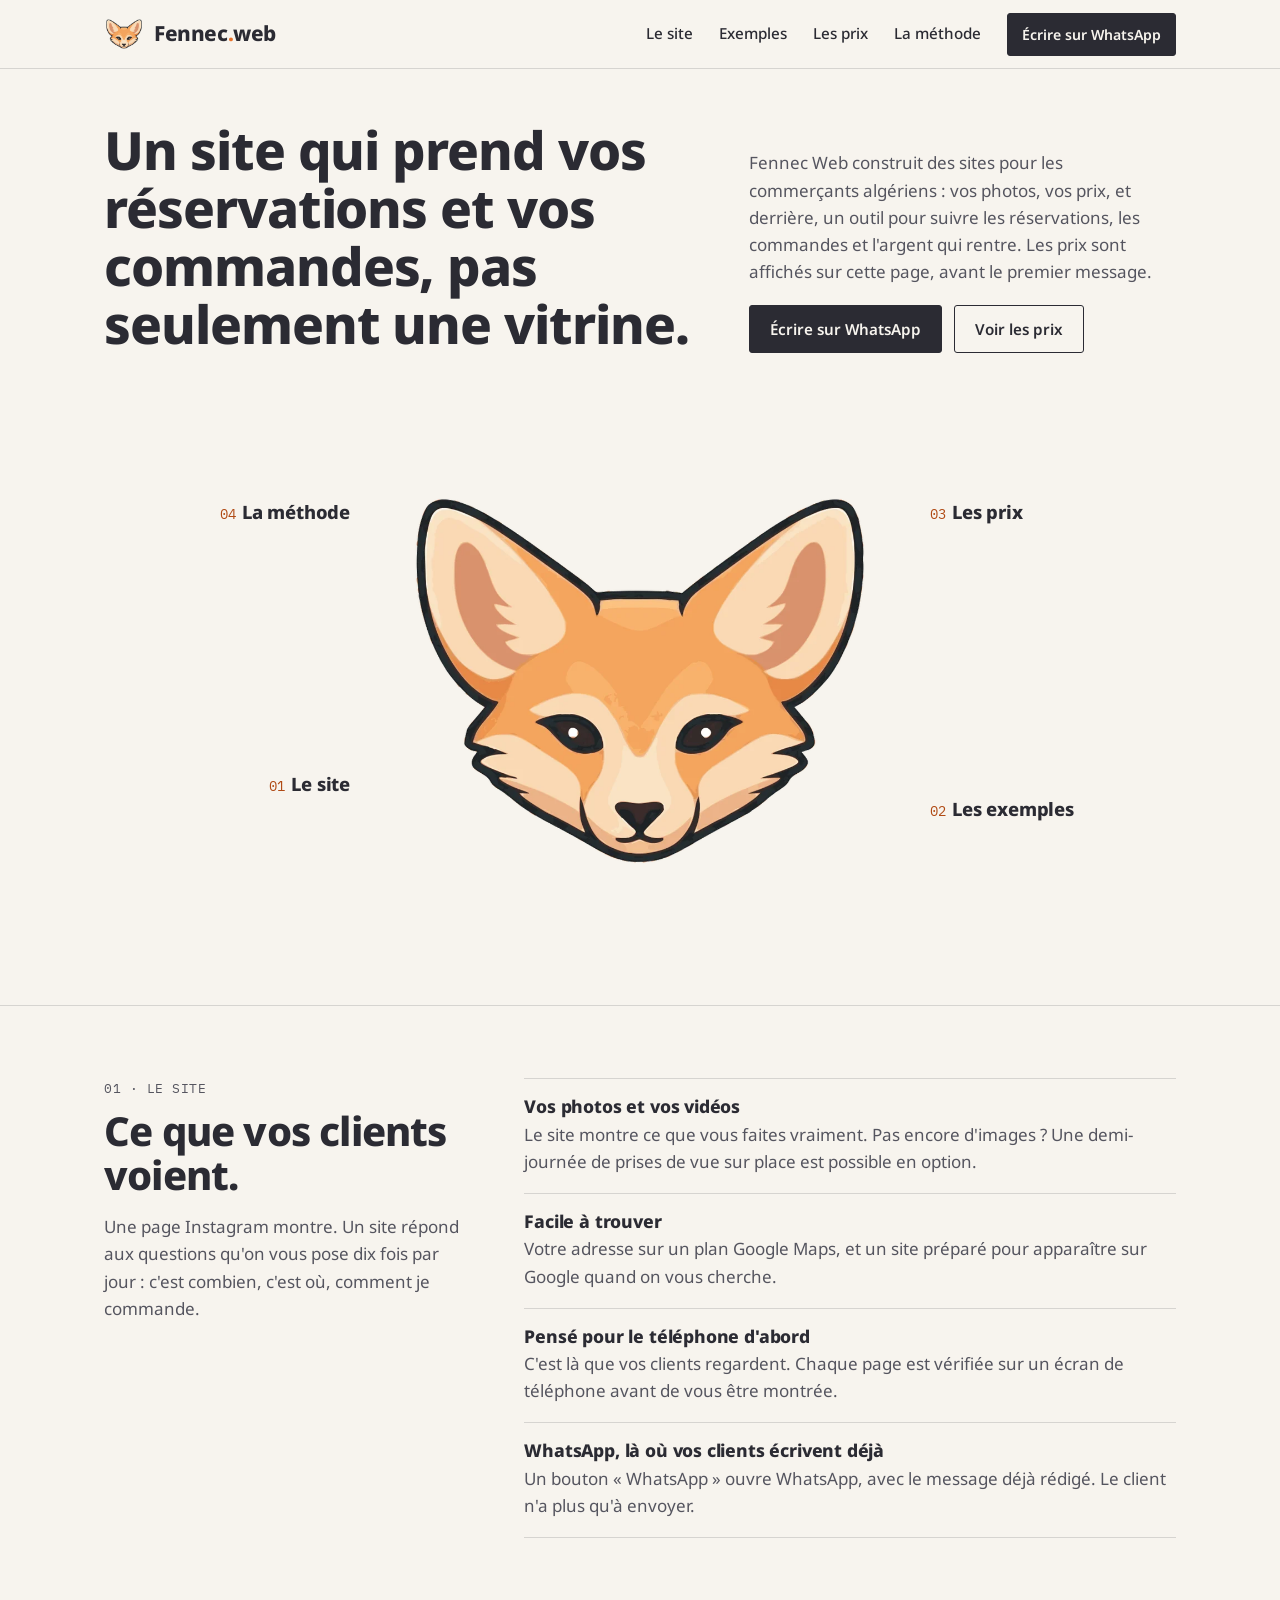
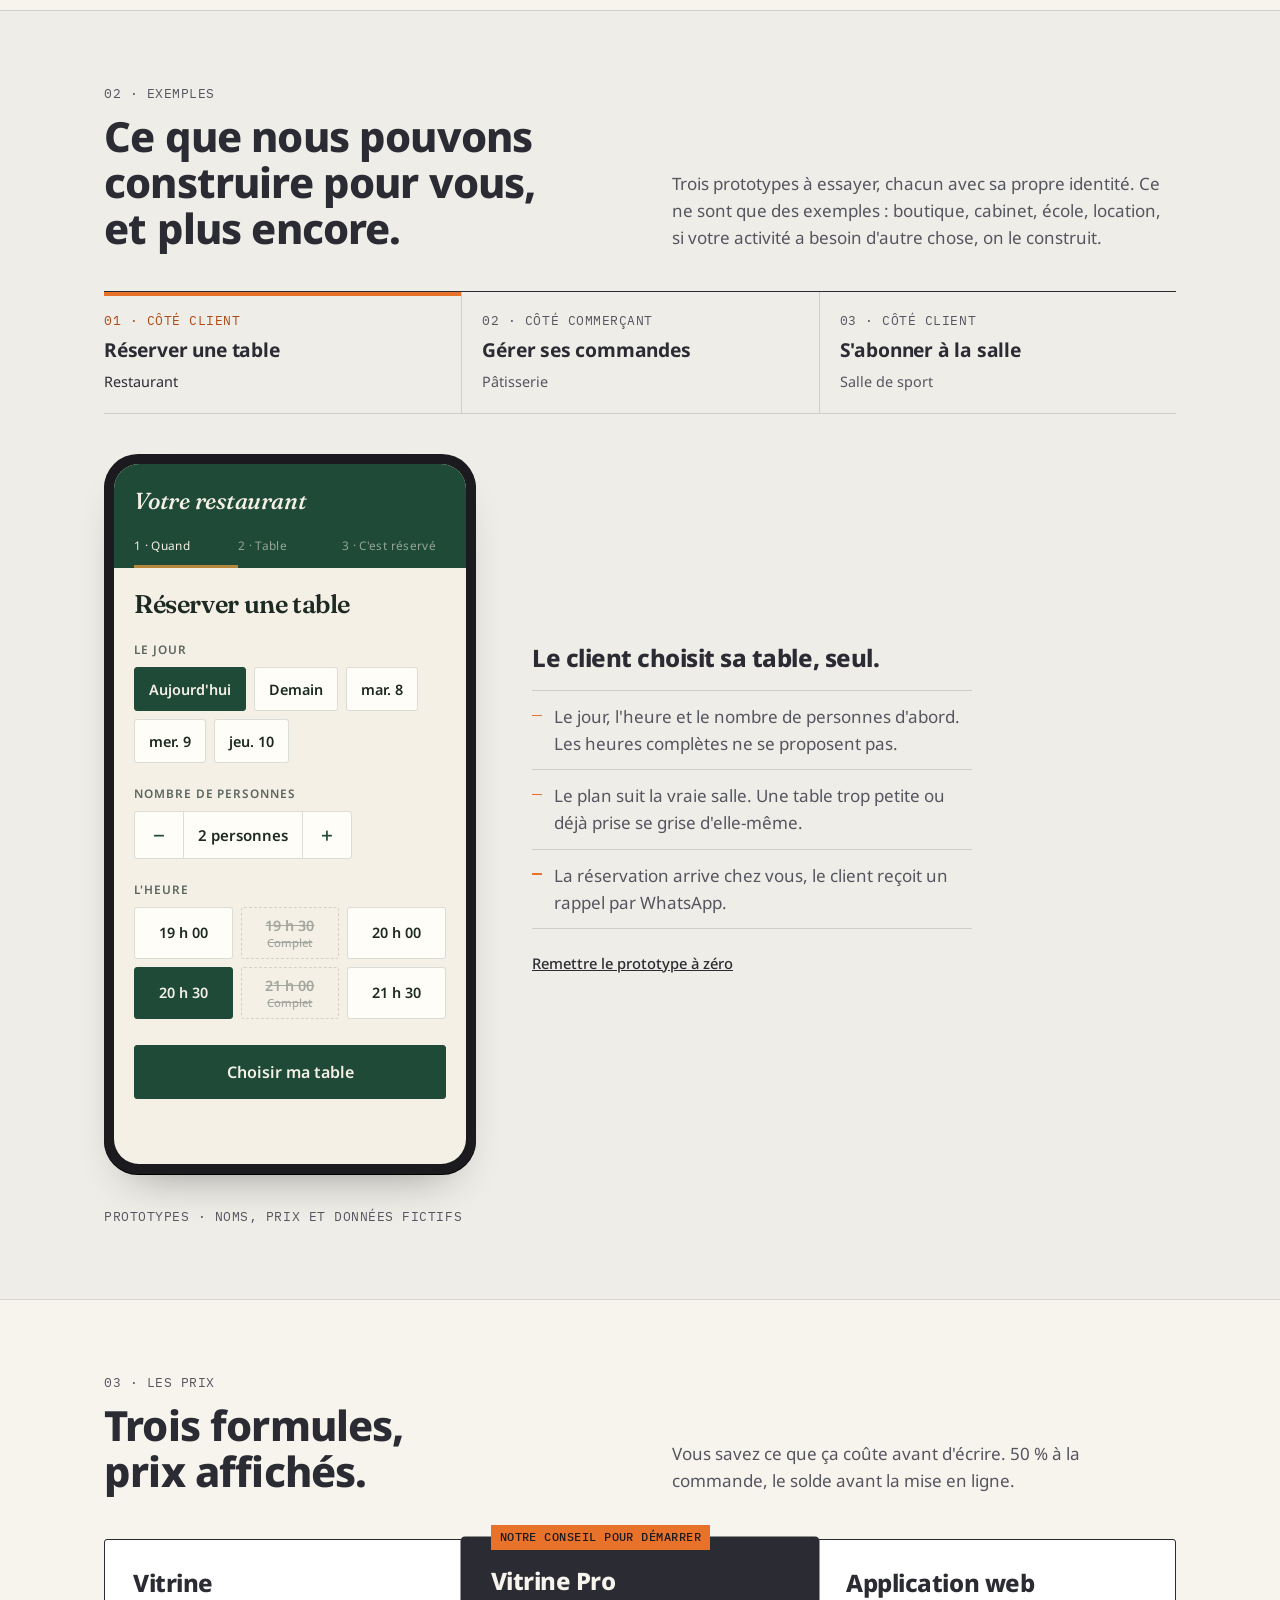
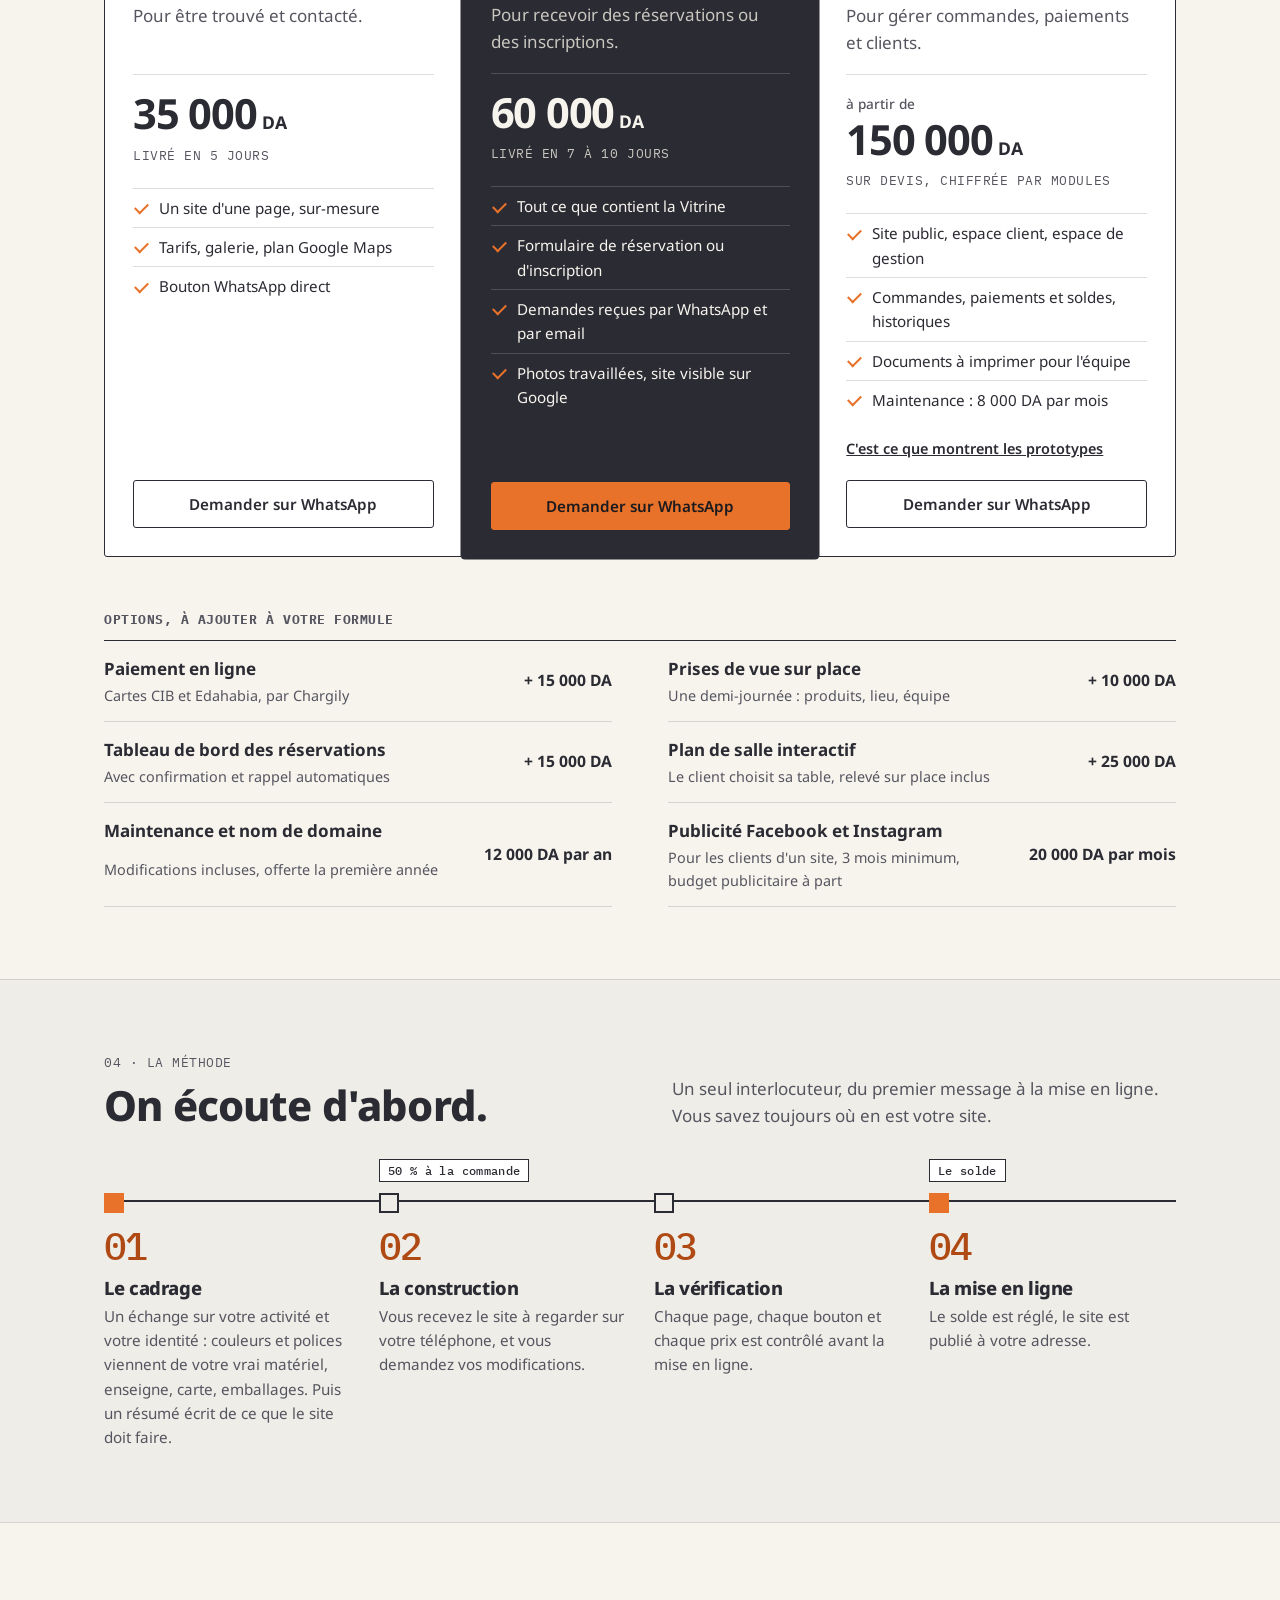
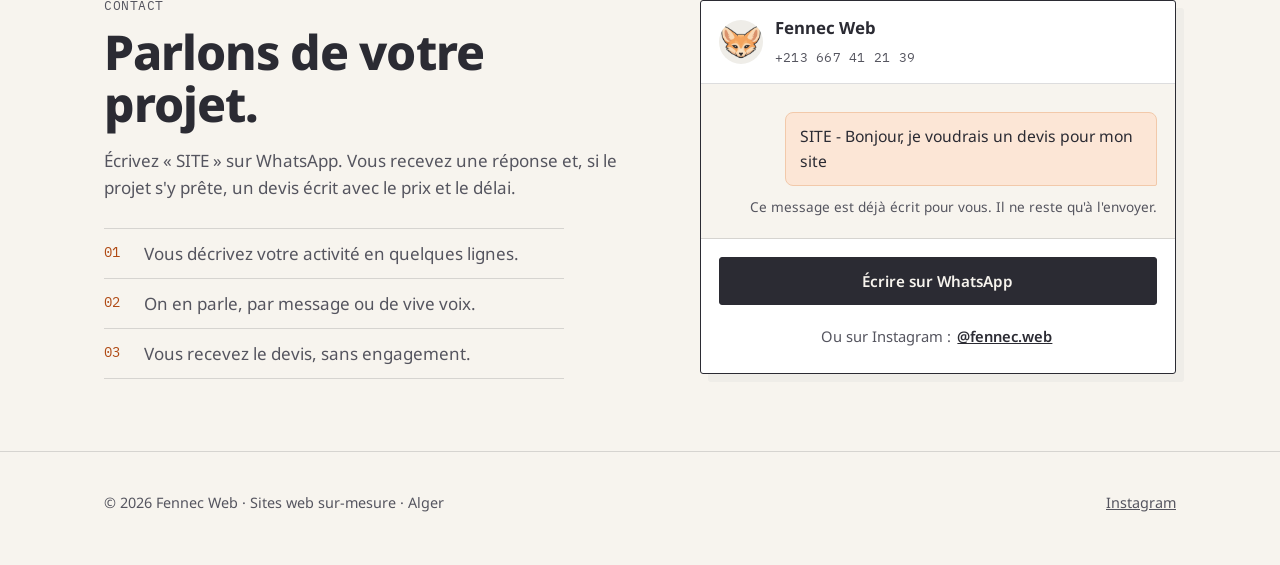
==== commit 0f7e4986: "Accueil : trois prototypes (table, gestion, abonnement), prix en feuille de tarifs, méthode en frise" ====
--- a/index.html
+++ b/index.html
@@ -4,19 +4,23 @@
 <meta charset="UTF-8">
 <meta name="viewport" content="width=device-width, initial-scale=1.0">
 <title>Fennec Web · Sites web sur-mesure pour commerçants algériens</title>
-<meta name="description" content="Fennec Web construit des sites sur-mesure pour les commerçants algériens : vos photos, vos prix, et un outil pour suivre réservations, commandes et paiements. Formules dès 35 000 DA, prix affichés.">
+<meta name="description" content="Fennec Web construit des sites sur-mesure pour les commerçants algériens : vos photos, vos prix, et un outil pour suivre réservations, commandes et paiements. Formules à partir de 35 000 DA, prix affichés.">
 <meta property="og:title" content="Fennec Web · Sites web sur-mesure">
-<meta property="og:description" content="Un site qui prend vos réservations et vos commandes, pas seulement une vitrine. Formules dès 35 000 DA.">
+<meta property="og:description" content="Un site qui prend vos réservations et vos commandes, pas seulement une vitrine. Formules à partir de 35 000 DA.">
 <meta property="og:image" content="https://fennec-web.github.io/img/partage.jpg">
 <link rel="icon" type="image/png" sizes="32x32" href="img/favicon-32.png">
 <link rel="icon" type="image/png" sizes="192x192" href="img/favicon-192.png">
 <link rel="apple-touch-icon" href="img/apple-touch-icon-180.png">
 <link rel="preconnect" href="https://fonts.googleapis.com">
 <link rel="preconnect" href="https://fonts.gstatic.com" crossorigin>
-<link href="https://fonts.googleapis.com/css2?family=IBM+Plex+Mono:wght@400;500&family=Noto+Sans:wght@400;500;600;700;800&display=swap" rel="stylesheet">
-<link rel="stylesheet" href="css/base.css?v=20261114k">
-<link rel="stylesheet" href="css/accueil.css?v=20261115a">
-<link rel="stylesheet" href="css/exemples.css?v=20261114k">
+<link href="https://fonts.googleapis.com/css2?family=Fraunces:ital,wght@0,600;1,500&family=IBM+Plex+Mono:wght@400;500&family=Noto+Sans:wght@400;500;600;700;800&family=Oswald:wght@500;600&display=swap" rel="stylesheet">
+<link rel="stylesheet" href="css/base.css?v=20261115h">
+<link rel="stylesheet" href="css/accueil.css?v=20261115h">
+<link rel="stylesheet" href="css/tarifs.css?v=20261115h">
+<link rel="stylesheet" href="css/protos.css?v=20261115h">
+<link rel="stylesheet" href="css/proto-table.css?v=20261115h">
+<link rel="stylesheet" href="css/proto-gestion.css?v=20261115h">
+<link rel="stylesheet" href="css/proto-sport.css?v=20261115h">
 </head>
 <body>
 
@@ -29,7 +33,7 @@
     <button type="button" class="entete__menu-bouton" aria-expanded="false" aria-controls="nav" onclick="basculerMenu()">Menu</button>
     <nav class="nav" id="nav" aria-label="Navigation principale">
       <a href="#site">Le site</a>
-      <a href="#outil">L'outil</a>
+      <a href="#outil">Exemples</a>
       <a href="#formules">Les prix</a>
       <a href="#methode">La méthode</a>
       <a class="bouton bouton--petit" href="https://wa.me/213667412139?text=SITE%20-%20Bonjour%2C%20je%20voudrais%20un%20devis%20pour%20mon%20site" target="_blank" rel="noopener">Écrire sur WhatsApp</a>
@@ -43,7 +47,6 @@
   <div class="cadre">
     <div class="ouverture__haut">
     <div>
-    <p class="mono">Sites web sur-mesure · Alger</p>
     <h1>Un site qui prend vos réservations et vos commandes, pas seulement une vitrine.</h1>
     </div>
     <div>
@@ -76,15 +79,14 @@
           <span class="repere__texte">L'œil : ce que vos clients voient. Vos photos, vos prix, lisibles sur un téléphone.</span>
         </a></li>
         <li class="repere repere--3"><a href="#outil" data-n="3">
-          <span class="repere__num">02</span><span class="repere__titre">L'outil</span>
-          <span class="repere__texte">La truffe : elle flaire ce qui se passe chez vous. Réservations, commandes et paiements, d'un coup d'œil.</span>
+          <span class="repere__num">02</span><span class="repere__titre">Les exemples</span>
+          <span class="repere__texte">La truffe : elle flaire ce dont vous avez besoin. Trois prototypes à essayer, et tout ce que votre métier demande.</span>
         </a></li>
         <li class="repere repere--4"><a href="#formules" data-n="4">
           <span class="repere__num">03</span><span class="repere__titre">Les prix</span>
           <span class="repere__texte">L'autre oreille : vous entendez le prix avant de commencer. Trois formules, affichées ici.</span>
         </a></li>
       </ol>
-      <p class="planche__legende mono">Fig. 1 · Le fennec. Passez la souris sur ses oreilles, ses yeux, sa truffe.</p>
     </div>
   </div>
 </section>
@@ -97,157 +99,201 @@
       <p class="section__chapo">Une page Instagram montre. Un site répond aux questions qu'on vous pose dix fois par jour : c'est combien, c'est où, comment je commande.</p>
     </div>
     <ul class="lignes">
-      <li><h3>Vos photos, pas des banques d'images</h3><p>Le site est construit avec ce que vous faites vraiment. Si vous n'avez pas de photos, une demi-journée de prises de vue sur place est possible en option.</p></li>
-      <li><h3>Vos prix, tels que vous les donnez</h3><p>Rien n'est inventé à votre place. Un prix que vous n'avez pas fixé s'affiche « sur demande ».</p></li>
+      <li><h3>Vos photos et vos vidéos</h3><p>Le site montre ce que vous faites vraiment. Pas encore d'images ? Une demi-journée de prises de vue sur place est possible en option.</p></li>
+      <li><h3>Facile à trouver</h3><p>Votre adresse sur un plan Google Maps, et un site préparé pour apparaître sur Google quand on vous cherche.</p></li>
       <li><h3>Pensé pour le téléphone d'abord</h3><p>C'est là que vos clients regardent. Chaque page est vérifiée sur un écran de téléphone avant de vous être montrée.</p></li>
       <li><h3>WhatsApp, là où vos clients écrivent déjà</h3><p>Un bouton « WhatsApp » ouvre WhatsApp, avec le message déjà rédigé. Le client n'a plus qu'à envoyer.</p></li>
     </ul>
   </div>
 </section>
 
-<section class="section section--beige" id="outil">
-  <div class="cadre section__grille">
+<section class="section section--beige protos" id="outil">
+  <div class="cadre">
+    <div class="protos__tete">
+      <div>
+        <p class="mono">02 · Exemples</p>
+        <h2>Ce que nous pouvons construire pour vous, et plus encore.</h2>
+      </div>
+      <p class="section__chapo">Trois prototypes à essayer, chacun avec sa propre identité. Ce ne sont que des exemples : boutique, cabinet, école, location, si votre activité a besoin d'autre chose, on le construit.</p>
+    </div>
+
+    <div class="protos__choix" role="tablist" aria-label="Choisir un prototype">
+      <button type="button" role="tab" data-proto="table" aria-selected="true"><span class="mono">01 · Côté client</span><b>Réserver une table</b><small>Restaurant</small></button>
+      <button type="button" role="tab" data-proto="gestion" aria-selected="false"><span class="mono">02 · Côté commerçant</span><b>Gérer ses commandes</b><small>Pâtisserie</small></button>
+      <button type="button" role="tab" data-proto="sport" aria-selected="false"><span class="mono">03 · Côté client</span><b>S'abonner à la salle</b><small>Salle de sport</small></button>
+    </div>
+
+    <div class="scene" id="scene-table" role="tabpanel">
+      <div class="appareil appareil--tel"><div class="appareil__ecran" id="table-ecran"></div></div>
+      <div class="scene__texte">
+        <h3>Le client choisit sa table, seul.</h3>
+        <ul>
+          <li>Le jour, l'heure et le nombre de personnes d'abord. Les heures complètes ne se proposent pas.</li>
+          <li>Le plan suit la vraie salle. Une table trop petite ou déjà prise se grise d'elle-même.</li>
+          <li>La réservation arrive chez vous, le client reçoit un rappel par WhatsApp.</li>
+        </ul>
+        <button type="button" class="scene__zero" data-zero="table">Remettre le prototype à zéro</button>
+      </div>
+    </div>
+
+    <div class="scene scene--large" id="scene-gestion" role="tabpanel" style="display:none">
+      <div class="appareil appareil--nav">
+        <div class="appareil__barre mono"><span>Espace de gestion</span><span>Réservé au commerçant</span></div>
+        <div class="appareil__ecran" id="gestion-ecran"></div>
+      </div>
+      <div class="scene__texte">
+        <h3>Le commerçant voit tout au même endroit.</h3>
+        <ul>
+          <li>Chaque commande avance d'un clic : à préparer, prête, livrée. Elle reste ensuite dans l'historique.</li>
+          <li>Ce qui reste à encaisser est compté en haut, et chaque versement est noté.</li>
+          <li>Recevez deux fois la même commande du site : l'outil la signale avant qu'elle soit préparée deux fois.</li>
+        </ul>
+        <button type="button" class="scene__zero" data-zero="gestion">Remettre le prototype à zéro</button>
+      </div>
+    </div>
+
+    <div class="scene" id="scene-sport" role="tabpanel" style="display:none">
+      <div class="appareil appareil--tel"><div class="appareil__ecran" id="sport-ecran"></div></div>
+      <div class="scene__texte">
+        <h3>Le client s'abonne et repart avec sa carte.</h3>
+        <ul>
+          <li>Il choisit sa formule, puis son créneau : femmes ou hommes.</li>
+          <li>Il paie en ligne ou à l'accueil, à sa première visite.</li>
+          <li>Sa carte de membre s'affiche avec sa date de fin. Un rappel arrive avant l'échéance.</li>
+        </ul>
+        <button type="button" class="scene__zero" data-zero="sport">Remettre le prototype à zéro</button>
+      </div>
+    </div>
+
+    <p class="protos__note mono">Prototypes · noms, prix et données fictifs</p>
+  </div>
+</section>
+
+<section class="section" id="formules">
+  <div class="cadre">
+    <div class="tete-section">
+      <div>
+        <p class="mono">03 · Les prix</p>
+        <h2>Trois formules, prix affichés.</h2>
+      </div>
+      <p class="section__chapo">Vous savez ce que ça coûte avant d'écrire. 50 % à la commande, le solde avant la mise en ligne.</p>
+    </div>
+
+    <div class="tarifs">
+      <article class="tarif">
+        <h3>Vitrine</h3>
+        <p class="tarif__pour">Pour être trouvé et contacté.</p>
+        <p class="tarif__prix"><b>35&nbsp;000</b>&nbsp;DA</p>
+        <p class="tarif__delai mono">Livré en 5 jours</p>
+        <ul>
+          <li>Un site d'une page, sur-mesure</li>
+          <li>Tarifs, galerie, plan Google Maps</li>
+          <li>Bouton WhatsApp direct</li>
+        </ul>
+        <a class="bouton bouton--clair" href="https://wa.me/213667412139?text=SITE%20-%20Bonjour%2C%20la%20formule%20Vitrine%20m%27int%C3%A9resse" target="_blank" rel="noopener">Demander sur WhatsApp</a>
+      </article>
+      <article class="tarif tarif--conseil">
+        <p class="tarif__marque mono">Notre conseil pour démarrer</p>
+        <h3>Vitrine Pro</h3>
+        <p class="tarif__pour">Pour recevoir des réservations ou des inscriptions.</p>
+        <p class="tarif__prix"><b>60&nbsp;000</b>&nbsp;DA</p>
+        <p class="tarif__delai mono">Livré en 7 à 10 jours</p>
+        <ul>
+          <li>Tout ce que contient la Vitrine</li>
+          <li>Formulaire de réservation ou d'inscription</li>
+          <li>Demandes reçues par WhatsApp et par email</li>
+          <li>Photos travaillées, site visible sur Google</li>
+        </ul>
+        <a class="bouton" href="https://wa.me/213667412139?text=SITE%20-%20Bonjour%2C%20la%20formule%20Vitrine%20Pro%20m%27int%C3%A9resse" target="_blank" rel="noopener">Demander sur WhatsApp</a>
+      </article>
+      <article class="tarif">
+        <h3>Application web</h3>
+        <p class="tarif__pour">Pour gérer commandes, paiements et clients.</p>
+        <p class="tarif__prix"><small>à partir de</small><b>150&nbsp;000</b>&nbsp;DA</p>
+        <p class="tarif__delai mono">Sur devis, chiffrée par modules</p>
+        <ul>
+          <li>Site public, espace client, espace de gestion</li>
+          <li>Commandes, paiements et soldes, historiques</li>
+          <li>Documents à imprimer pour l'équipe</li>
+          <li>Maintenance : 8&nbsp;000&nbsp;DA par mois</li>
+        </ul>
+        <a class="tarif__lien" href="#outil">C'est ce que montrent les prototypes</a>
+        <a class="bouton bouton--clair" href="https://wa.me/213667412139?text=SITE%20-%20Bonjour%2C%20la%20formule%20Application%20web%20m%27int%C3%A9resse" target="_blank" rel="noopener">Demander sur WhatsApp</a>
+      </article>
+    </div>
+
+    <div class="options">
+      <h3 class="mono">Options, à ajouter à votre formule</h3>
+      <dl class="options__grille">
+        <div><dt>Paiement en ligne</dt><dd>Cartes CIB et Edahabia, par Chargily</dd><dd class="options__prix">+ 15&nbsp;000&nbsp;DA</dd></div>
+        <div><dt>Prises de vue sur place</dt><dd>Une demi-journée : produits, lieu, équipe</dd><dd class="options__prix">+ 10&nbsp;000&nbsp;DA</dd></div>
+        <div><dt>Tableau de bord des réservations</dt><dd>Avec confirmation et rappel automatiques</dd><dd class="options__prix">+ 15&nbsp;000&nbsp;DA</dd></div>
+        <div><dt>Plan de salle interactif</dt><dd>Le client choisit sa table, relevé sur place inclus</dd><dd class="options__prix">+ 25&nbsp;000&nbsp;DA</dd></div>
+        <div><dt>Maintenance et nom de domaine</dt><dd>Modifications incluses, offerte la première année</dd><dd class="options__prix">12&nbsp;000&nbsp;DA par an</dd></div>
+        <div><dt>Publicité Facebook et Instagram</dt><dd>Pour les clients d'un site, 3 mois minimum, budget publicitaire à part</dd><dd class="options__prix">20&nbsp;000&nbsp;DA par mois</dd></div>
+      </dl>
+    </div>
+  </div>
+</section>
+
+<section class="section section--beige" id="methode">
+  <div class="cadre">
+    <div class="tete-section">
+      <div>
+        <p class="mono">04 · La méthode</p>
+        <h2>On écoute d'abord.</h2>
+      </div>
+      <p class="section__chapo">Un seul interlocuteur, du premier message à la mise en ligne. Vous savez toujours où en est votre site.</p>
+    </div>
+    <ol class="frise">
+      <li>
+        <span class="frise__num">01</span>
+        <h3>Le cadrage</h3>
+        <p>Un échange sur votre activité et votre identité : couleurs et polices viennent de votre vrai matériel, enseigne, carte, emballages. Puis un résumé écrit de ce que le site doit faire.</p>
+      </li>
+      <li data-jalon="50 % à la commande">
+        <span class="frise__num">02</span>
+        <h3>La construction</h3>
+        <p>Vous recevez le site à regarder sur votre téléphone, et vous demandez vos modifications.</p>
+      </li>
+      <li>
+        <span class="frise__num">03</span>
+        <h3>La vérification</h3>
+        <p>Chaque page, chaque bouton et chaque prix est contrôlé avant la mise en ligne.</p>
+      </li>
+      <li data-jalon="Le solde">
+        <span class="frise__num">04</span>
+        <h3>La mise en ligne</h3>
+        <p>Le solde est réglé, le site est publié à votre adresse.</p>
+      </li>
+    </ol>
+  </div>
+</section>
+
+<section class="section contact" id="contact">
+  <div class="cadre contact__grille">
     <div>
-      <p class="mono">02 · L'outil</p>
-      <h2>Ce que vous voyez, vous.</h2>
-      <p class="section__chapo">Votre client réserve ou commande tout seul. Vous retrouvez tout au même endroit : qui vient, ce qui est commandé, ce qui est payé. Essayez les trois onglets.</p>
-      <p class="note">Chaque outil est construit pour votre métier : le plan suit votre vraie salle, la liste porte vos vrais produits. Peuvent s'y ajouter l'acompte à la réservation et l'alerte quand une commande est saisie deux fois.</p>
-    </div>
-    <div class="exemples" id="exemples">
-      <div class="exemples__tete mono"><span>Tableau de bord</span><span>Exemple · données fictives</span></div>
-      <div class="onglets" role="tablist" aria-label="Exemples du tableau de bord">
-        <button type="button" role="tab" data-onglet="reservations" aria-selected="true">Réservations</button>
-        <button type="button" role="tab" data-onglet="commandes" aria-selected="false">Commandes</button>
-        <button type="button" role="tab" data-onglet="paiements" aria-selected="false">Paiements</button>
-      </div>
-
-      <div class="panneau" id="panneau-reservations" role="tabpanel">
-        <p class="panneau__consigne">Ce que voit votre client : il touche une table libre, puis il confirme.</p>
-        <svg class="plan" id="plan" viewBox="0 0 850 620" role="group" aria-label="Plan de salle d'exemple">
-          <rect class="mur" x="10" y="10" width="830" height="600"/>
-        <g class="table" data-table="1" data-places="2" role="button" tabindex="0"><rect x="60" y="60" width="110" height="110"/><text x="115" y="115">2</text></g>
-        <g class="table" data-table="2" data-places="2" role="button" tabindex="0"><rect x="250" y="60" width="110" height="110"/><text x="305" y="115">2</text></g>
-        <g class="table" data-table="3" data-places="4" role="button" tabindex="0"><rect x="440" y="60" width="170" height="110"/><text x="525" y="115">4</text></g>
-        <g class="table" data-table="4" data-places="2" role="button" tabindex="0"><rect x="690" y="60" width="110" height="110"/><text x="745" y="115">2</text></g>
-        <g class="table" data-table="5" data-places="6" role="button" tabindex="0"><rect x="60" y="250" width="260" height="120"/><text x="190" y="310">6</text></g>
-        <g class="table" data-table="6" data-places="4" role="button" tabindex="0"><rect x="400" y="250" width="170" height="120"/><text x="485" y="310">4</text></g>
-        <g class="table" data-table="7" data-places="4" role="button" tabindex="0"><rect x="630" y="250" width="170" height="120"/><text x="715" y="310">4</text></g>
-        <g class="table" data-table="8" data-places="2" role="button" tabindex="0"><rect x="60" y="450" width="110" height="110"/><text x="115" y="505">2</text></g>
-        <g class="table" data-table="9" data-places="4" role="button" tabindex="0"><rect x="250" y="450" width="170" height="110"/><text x="335" y="505">4</text></g>
-        <g class="table" data-table="10" data-places="2" role="button" tabindex="0"><rect x="500" y="450" width="110" height="110"/><text x="555" y="505">2</text></g>
-        <g class="table" data-table="11" data-places="2" role="button" tabindex="0"><rect x="690" y="450" width="110" height="110"/><text x="745" y="505">2</text></g>
-        </svg>
-        <p class="plan__legende"><span><i></i>Libre</span><span><i class="l-prise"></i>Déjà prise</span><span>Le chiffre est le nombre de places</span></p>
-        <div class="resa__choix">
-          <p id="resa-selection" aria-live="polite">Touchez une table libre.</p>
-          <button type="button" class="bouton bouton--petit" id="resa-confirmer" disabled>Confirmer la réservation</button>
-        </div>
-        <div class="panneau__titre mono"><span>Ce que vous voyez : ce soir</span><span id="resa-total">3 tables · 14 couverts</span></div>
-        <ul class="rangs" id="resa-liste" aria-live="polite"></ul>
-        <div class="panneau__pied"><button type="button" id="resa-recommencer">Remettre l'exemple à zéro</button></div>
-      </div>
-
-      <div class="panneau" id="panneau-commandes" role="tabpanel" style="display:none">
-        <p class="bande" id="cmd-bande" data-etat="du" aria-live="polite">2 commandes à préparer</p>
-        <ul class="rangs" id="cmd-liste"></ul>
-        <p class="panneau__consigne" style="padding-bottom:14px;border-top:1px solid var(--trait);padding-top:14px">Une commande livrée ne disparaît pas : elle reste dans l'historique, avec sa date et son montant.</p>
-        <div class="panneau__pied"><button type="button" id="cmd-recommencer">Remettre l'exemple à zéro</button></div>
-      </div>
-
-      <div class="panneau" id="panneau-paiements" role="tabpanel" style="display:none">
-        <div id="solde">
-          <p class="bande" data-etat="du" aria-live="polite">42 500 DA restent à encaisser sur 2 clients</p>
-          <ul class="rangs solde__liste"></ul>
-          <div class="panneau__pied"><button type="button" id="solde-recommencer">Remettre l'exemple à zéro</button></div>
-        </div>
-      </div>
-    </div>
-  </div>
-</section>
-
-<section class="section" id="formules">
-  <div class="cadre section__grille">
-    <div>
-      <p class="mono">03 · Les prix</p>
-      <h2>Trois formules, prix affichés.</h2>
-      <p class="section__chapo">Vous savez ce que ça coûte avant d'écrire. 50 % à la commande, le solde avant la mise en ligne.</p>
-    </div>
-    <div>
-      <div class="formules">
-        <article class="formule">
-          <h3>Vitrine</h3>
-          <p class="formule__prix">35 000 DA</p>
-          <p class="formule__delai">Livré en 5 jours</p>
-          <ul>
-            <li>Un site d'une page, sur-mesure</li>
-            <li>Tarifs, galerie, plan Google Maps</li>
-            <li>Bouton WhatsApp direct</li>
-          </ul>
-        </article>
-        <article class="formule">
-          <h3>Vitrine Pro</h3>
-          <p class="formule__prix">60 000 DA</p>
-          <p class="formule__delai">Livré en 7 à 10 jours</p>
-          <ul>
-            <li>Tout ce que contient la Vitrine</li>
-            <li>Formulaire de réservation ou d'inscription</li>
-            <li>Demandes reçues par WhatsApp et par email</li>
-            <li>Photos travaillées, site visible sur Google</li>
-          </ul>
-        </article>
-        <article class="formule">
-          <h3>Application web</h3>
-          <p class="formule__prix">dès 150 000 DA</p>
-          <p class="formule__delai">Sur devis, chiffrée par modules</p>
-          <ul>
-            <li>Site public, espace client, espace de gestion</li>
-            <li>Commandes, paiements et soldes, historiques</li>
-            <li>Documents à imprimer pour l'équipe</li>
-            <li>Maintenance : 8 000 DA par mois</li>
-          </ul>
-        </article>
-      </div>
-
-      <table class="options">
-        <caption class="mono">Options</caption>
-        <tr><td>Paiement en ligne<small>Cartes CIB et Edahabia, par Chargily</small></td><td>+ 15 000 DA</td></tr>
-        <tr><td>Prises de vue sur place<small>Une demi-journée : produits, lieu, équipe</small></td><td>+ 10 000 DA</td></tr>
-        <tr><td>Tableau de bord des réservations<small>Avec confirmation et rappel automatiques</small></td><td>+ 15 000 DA</td></tr>
-        <tr><td>Plan de salle interactif<small>Le client choisit sa table, relevé sur place inclus</small></td><td>+ 25 000 DA</td></tr>
-        <tr><td>Maintenance et nom de domaine<small>Modifications incluses, offerte la première année</small></td><td>12 000 DA par an</td></tr>
-        <tr><td>Publicité Facebook et Instagram gérée<small>Pour les clients d'un site, 3 mois minimum, budget publicitaire à part</small></td><td>20 000 DA par mois</td></tr>
-      </table>
-    </div>
-  </div>
-</section>
-
-<section class="section section--beige" id="methode">
-  <div class="cadre section__grille">
-    <div>
-      <p class="mono">04 · La méthode</p>
-      <h2>On écoute d'abord.</h2>
-      <p class="section__chapo">Un seul interlocuteur, du premier message à la mise en ligne.</p>
-    </div>
-    <ol class="lignes lignes--etapes">
-      <li><div><h3>Le cadrage</h3><p>Un échange sur votre activité, puis un résumé écrit de ce que le site doit faire. Aucun site ne démarre sans lui.</p></div></li>
-      <li><div><h3>Votre identité</h3><p>Les couleurs et les polices viennent de votre vrai matériel : enseigne, carte, emballages.</p></div></li>
-      <li><div><h3>La construction</h3><p>Vous recevez le site à regarder sur votre téléphone, et vous demandez vos modifications.</p></div></li>
-      <li><div><h3>La vérification</h3><p>Chaque page, chaque bouton et chaque prix est contrôlé avant la mise en ligne.</p></div></li>
-      <li><div><h3>La mise en ligne</h3><p>Le solde est réglé, le site est publié à votre adresse.</p></div></li>
-    </ol>
-  </div>
-</section>
-
-<section class="section contact" id="contact">
-  <div class="cadre">
-    <p class="mono">Contact</p>
-    <h2>Écrivez « SITE » sur WhatsApp.</h2>
-    <p class="section__chapo">Vous recevez une réponse et, si le projet s'y prête, un devis écrit.</p>
-    <div class="contact__actions">
-      <a class="bouton" href="https://wa.me/213667412139?text=SITE%20-%20Bonjour%2C%20je%20voudrais%20un%20devis%20pour%20mon%20site" target="_blank" rel="noopener">Écrire sur WhatsApp</a>
-      <a class="bouton bouton--clair" href="https://www.instagram.com/fennec.web" target="_blank" rel="noopener">Instagram @fennec.web</a>
-    </div>
-    <p class="contact__numero mono">+213 667 41 21 39</p>
+      <p class="mono">Contact</p>
+      <h2>Parlons de votre projet.</h2>
+      <p class="section__chapo">Écrivez « SITE » sur WhatsApp. Vous recevez une réponse et, si le projet s'y prête, un devis écrit avec le prix et le délai.</p>
+      <ol class="contact__etapes">
+        <li>Vous décrivez votre activité en quelques lignes.</li>
+        <li>On en parle, par message ou de vive voix.</li>
+        <li>Vous recevez le devis, sans engagement.</li>
+      </ol>
+    </div>
+    <div class="apercu">
+      <div class="apercu__tete">
+        <img src="img/fennec-tete-128.png" alt="" width="44" height="44">
+        <div><b>Fennec Web</b><span class="mono">+213 667 41 21 39</span></div>
+      </div>
+      <div class="apercu__fil">
+        <p class="apercu__bulle">SITE - Bonjour, je voudrais un devis pour mon site</p>
+        <p class="apercu__aide">Ce message est déjà écrit pour vous. Il ne reste qu'à l'envoyer.</p>
+      </div>
+      <a class="bouton apercu__bouton" href="https://wa.me/213667412139?text=SITE%20-%20Bonjour%2C%20je%20voudrais%20un%20devis%20pour%20mon%20site" target="_blank" rel="noopener">Écrire sur WhatsApp</a>
+      <p class="apercu__autre">Ou sur Instagram : <a href="https://www.instagram.com/fennec.web" target="_blank" rel="noopener">@fennec.web</a></p>
+    </div>
   </div>
 </section>
 
@@ -260,7 +306,10 @@
   </div>
 </footer>
 
-<script src="js/accueil.js?v=20261115a"></script>
-<script src="js/exemples.js?v=20261114k"></script>
+<script src="js/accueil.js?v=20261115h"></script>
+<script src="js/protos.js?v=20261115h"></script>
+<script src="js/proto-table.js?v=20261115h"></script>
+<script src="js/proto-gestion.js?v=20261115h"></script>
+<script src="js/proto-sport.js?v=20261115h"></script>
 </body>
 </html>
--- a/css/accueil.css
+++ b/css/accueil.css
@@ -117,41 +117,38 @@
 .lignes > li { padding: 18px 0; border-bottom: 1px solid var(--trait); }
 .lignes h3 { font-size: 1.1rem; letter-spacing: -.01em; }
 .lignes p { margin-top: 4px; color: var(--encre-douce); }
-.lignes--etapes { counter-reset: etape; }
-.lignes--etapes > li { counter-increment: etape; display: grid; grid-template-columns: 44px 1fr; }
-.lignes--etapes > li::before {
-  content: counter(etape, decimal-leading-zero);
-  font-family: var(--mono);
-  font-size: .85rem;
-  color: var(--orange-texte);
-  padding-top: 3px;
-}
 
 .note { margin-top: 20px; font-size: .95rem; color: var(--encre-douce); }
 .note strong { color: var(--encre); }
 
-/* Formules */
-.formules { border-top: 1.5px solid var(--encre); }
-.formule { display: grid; grid-template-columns: 1fr auto; gap: 6px 24px; padding: 22px 0; border-bottom: 1px solid var(--trait); }
-.formule h3 { font-size: 1.35rem; }
-.formule__prix { font-weight: 800; font-size: 1.35rem; text-align: right; white-space: nowrap; }
-.formule__delai { grid-column: 2; text-align: right; font-size: .9rem; color: var(--encre-douce); }
-.formule ul { grid-column: 1; grid-row: 2 / span 2; list-style: none; color: var(--encre-douce); }
-.formule li { padding-left: 16px; position: relative; }
-.formule li::before { content: ""; position: absolute; left: 0; top: .72em; width: 7px; height: 1.5px; background: var(--orange); }
-@media (max-width: 560px) {
-  .formule { grid-template-columns: 1fr; }
-  .formule__prix, .formule__delai { text-align: left; grid-column: 1; }
-  .formule ul { grid-row: auto; }
+/* Contact : le texte à gauche, l'aperçu du message WhatsApp à droite */
+.contact__grille { display: grid; grid-template-columns: 1.1fr 1fr; gap: 40px 72px; align-items: center; }
+.contact__grille > * { min-width: 0; }
+.contact h2 { font-size: clamp(2rem, 4vw, 3rem); margin-top: 10px; max-width: 14ch; }
+.contact__etapes { list-style: none; counter-reset: c; margin-top: 26px; border-top: 1px solid var(--trait); max-width: 460px; }
+.contact__etapes li { counter-increment: c; display: grid; grid-template-columns: 40px 1fr; padding: 11px 0; border-bottom: 1px solid var(--trait); color: var(--encre-douce); }
+.contact__etapes li::before { content: counter(c, decimal-leading-zero); font-family: var(--mono); font-size: .85rem; color: var(--orange-texte); padding-top: 2px; }
+
+.apercu { background: #fff; border: 1.5px solid var(--encre); border-radius: var(--rayon); box-shadow: 8px 8px 0 var(--beige); }
+.apercu__tete { display: flex; align-items: center; gap: 12px; padding: 14px 18px; border-bottom: 1px solid var(--trait); }
+.apercu__tete img { width: 44px; height: 44px; border-radius: 50%; background: var(--beige); }
+.apercu__tete b { display: block; font-size: 1.05rem; }
+.apercu__tete .mono { text-transform: none; letter-spacing: .02em; }
+.apercu__fil { display: flex; flex-direction: column; align-items: flex-end; padding: 28px 18px 20px; background: var(--creme); border-bottom: 1px solid var(--trait); }
+.apercu__bulle {
+  max-width: 85%;
+  padding: 11px 14px;
+  background: #FCE6D6;
+  border: 1px solid #F2C9AA;
+  border-radius: 8px 8px 2px 8px;
+  font-size: .98rem;
 }
+.apercu__aide { margin-top: 10px; text-align: right; font-size: .85rem; color: var(--encre-douce); }
+.apercu__bouton { display: flex; justify-content: center; margin: 18px 18px 0; }
+.apercu__autre { padding: 12px 18px 16px; text-align: center; font-size: .92rem; color: var(--encre-douce); }
+.apercu__autre a { display: inline-block; padding: 8px 2px; color: var(--encre); font-weight: 600; }
 
-.options { width: 100%; border-collapse: collapse; margin-top: 36px; font-size: .95rem; }
-.options caption { text-align: left; padding-bottom: 10px; }
-.options td { padding: 11px 0; border-top: 1px solid var(--trait); vertical-align: top; }
-.options td:last-child { text-align: right; white-space: nowrap; font-weight: 700; padding-left: 16px; }
-.options small { display: block; color: var(--encre-douce); font-size: .88rem; }
-
-/* Contact */
-.contact h2 { max-width: 20ch; }
-.contact__actions { display: flex; flex-wrap: wrap; gap: 12px; margin-top: 24px; }
-.contact__numero { margin-top: 18px; }
+@media (max-width: 860px) {
+  .contact__grille { grid-template-columns: 1fr; }
+  .apercu { box-shadow: none; }
+}
--- a/css/tarifs.css
+++ b/css/tarifs.css
@@ -0,0 +1,79 @@
+/* Fennec Web · les prix (trois formules, options) et la méthode (frise en quatre étapes) */
+
+.tete-section { display: grid; grid-template-columns: 1fr 1fr; gap: 20px 64px; align-items: end; }
+.tete-section h2 { font-size: clamp(1.9rem, 3.4vw, 2.6rem); margin-top: 10px; max-width: 16ch; }
+
+/* Formules : une feuille de tarifs en trois colonnes, la formule conseillée en encre pleine */
+.tarifs { display: grid; grid-template-columns: repeat(3, 1fr); margin-top: 44px; border: 1.5px solid var(--encre); border-radius: var(--rayon); background: #fff; }
+.tarif { display: flex; flex-direction: column; padding: 30px 28px 28px; position: relative; }
+.tarif + .tarif { border-left: 1px solid var(--trait); }
+.tarif h3 { font-size: 1.5rem; }
+.tarif__pour { margin-top: 6px; color: var(--encre-douce); min-height: 3.2em; }
+.tarif__prix { margin-top: 18px; padding-top: 18px; border-top: 1px solid var(--trait); font-size: 1.1rem; font-weight: 700; }
+.tarif__prix b { font-size: 2.6rem; letter-spacing: -.03em; line-height: 1; }
+.tarif__prix small { display: block; font-size: .85rem; font-weight: 500; color: var(--encre-douce); margin-bottom: 4px; }
+.tarif__delai { margin-top: 8px; }
+.tarif ul { list-style: none; margin: 22px 0 26px; flex: 1; }
+.tarif li { position: relative; padding: 7px 0 7px 26px; border-top: 1px solid var(--trait); font-size: .95rem; }
+.tarif li::before { content: ""; position: absolute; left: 2px; top: .95em; width: 11px; height: 6px; border-left: 2px solid var(--orange); border-bottom: 2px solid var(--orange); transform: rotate(-45deg); }
+.tarif .bouton { justify-content: center; }
+.tarif__lien { margin: -16px 0 12px; padding: 8px 0; font-size: .9rem; font-weight: 600; }
+
+.tarif--conseil { background: var(--encre); color: var(--creme); margin: -1.5px 0; border-radius: var(--rayon); box-shadow: 0 0 0 1.5px var(--encre); }
+.tarif--conseil + .tarif { border-left: 0; }
+.tarif--conseil .tarif__pour, .tarif--conseil .tarif__delai { color: #C9C6BF; }
+.tarif--conseil .tarif__prix, .tarif--conseil li { border-color: rgba(247, 244, 238, .18); }
+.tarif--conseil .bouton { background: var(--orange); border-color: var(--orange); color: #1A1A1F; }
+.tarif--conseil .bouton:hover { background: #F08A48; border-color: #F08A48; }
+.tarif__marque { position: absolute; top: -13px; left: 28px; padding: 3px 9px; background: var(--orange); color: #1A1A1F; font-size: .72rem; font-weight: 500; }
+
+/* Options : six lignes de tarif, nom à gauche, prix aligné à droite */
+.options { margin-top: 56px; }
+.options__grille { display: grid; grid-template-columns: 1fr 1fr; column-gap: 56px; margin-top: 12px; border-top: 1.5px solid var(--encre); }
+.options__grille > div { display: grid; grid-template-columns: 1fr auto; gap: 2px 20px; padding: 14px 0; border-bottom: 1px solid var(--trait); }
+.options__grille dt { font-weight: 700; }
+.options__grille dd { grid-column: 1; font-size: .9rem; color: var(--encre-douce); }
+.options__grille .options__prix { grid-column: 2; grid-row: 1 / span 2; align-self: center; text-align: right; font-size: .98rem; font-weight: 700; color: var(--encre); white-space: nowrap; }
+
+/* Méthode : une frise, un trait qui relie les quatre étapes, les deux paiements posés dessus */
+.frise { list-style: none; display: grid; grid-template-columns: repeat(4, 1fr); gap: 0 28px; margin-top: 64px; position: relative; }
+.frise::before { content: ""; position: absolute; left: 0; right: 0; top: 7px; height: 2px; background: var(--encre); }
+.frise li { position: relative; padding-top: 34px; }
+.frise li::before { content: ""; position: absolute; left: 0; top: 0; width: 16px; height: 16px; background: var(--beige); border: 2px solid var(--encre); }
+.frise li:first-child::before, .frise li:last-child::before { background: var(--orange); border-color: var(--orange); }
+.frise li[data-jalon]::after {
+  content: attr(data-jalon);
+  position: absolute;
+  left: 0;
+  top: -34px;
+  padding: 3px 8px;
+  border: 1.5px solid var(--encre);
+  background: #fff;
+  font: 500 .74rem var(--mono);
+  letter-spacing: .03em;
+  white-space: nowrap;
+}
+.frise__num { display: block; font: 500 2.4rem/1 var(--mono); color: var(--orange-texte); letter-spacing: -.04em; }
+.frise h3 { margin-top: 12px; font-size: 1.15rem; }
+.frise p { margin-top: 6px; font-size: .95rem; color: var(--encre-douce); }
+
+@media (max-width: 960px) {
+  .tete-section { grid-template-columns: 1fr; }
+  .tarifs { grid-template-columns: 1fr; border: 0; background: none; gap: 18px; }
+  .tarif { background: #fff; border: 1.5px solid var(--encre); border-radius: var(--rayon); }
+  .tarif + .tarif { border-left: 1.5px solid var(--encre); }
+  .tarif--conseil { margin: 8px 0 0; background: var(--encre); }
+  .tarif--conseil + .tarif { border-left: 1.5px solid var(--encre); }
+  .tarif__pour { min-height: 0; }
+  .options__grille { grid-template-columns: 1fr; }
+
+  /* La frise devient verticale : le trait à gauche, les étapes à droite. */
+  .frise { grid-template-columns: 1fr; margin-top: 40px; padding-left: 40px; }
+  .frise::before { left: 7px; right: auto; top: 0; bottom: 0; width: 2px; height: auto; }
+  .frise li { padding: 0 0 30px; }
+  .frise li::before { left: -40px; top: 4px; }
+  .frise li[data-jalon] { padding-top: 40px; }
+  .frise li[data-jalon]::after { top: 0; }
+  .frise__num { display: inline; font-size: 1rem; margin-right: 10px; }
+  .frise h3 { display: inline; margin: 0; }
+}
--- a/css/protos.css
+++ b/css/protos.css
@@ -0,0 +1,76 @@
+/* Fennec Web · section Exemples : choix du prototype, scène, cadres téléphone et navigateur.
+   Chaque prototype a sa propre feuille (proto-table, proto-gestion, proto-sport). */
+
+.protos__tete { display: grid; grid-template-columns: 1fr 1fr; gap: 24px 64px; align-items: end; }
+.protos__tete h2 { font-size: clamp(1.9rem, 3.4vw, 2.6rem); margin-top: 10px; max-width: 18ch; }
+
+.protos__choix { display: grid; grid-template-columns: repeat(3, 1fr); margin-top: 40px; border-top: 1.5px solid var(--encre); }
+.protos__choix button {
+  display: flex;
+  flex-direction: column;
+  gap: 4px;
+  padding: 18px 20px 20px 0;
+  border: 0;
+  border-bottom: 1px solid var(--trait);
+  background: none;
+  text-align: left;
+  font: inherit;
+  color: var(--encre-douce);
+  cursor: pointer;
+  box-shadow: inset 0 3px 0 transparent;
+}
+.protos__choix button + button { padding-left: 20px; border-left: 1px solid var(--trait); }
+.protos__choix b { font-size: 1.2rem; color: var(--encre); letter-spacing: -.01em; }
+.protos__choix small { font-size: .9rem; }
+.protos__choix button:hover b { text-decoration: underline; text-decoration-color: var(--orange); text-underline-offset: 4px; }
+.protos__choix button[aria-selected="true"] { box-shadow: inset 0 4px 0 var(--orange); color: var(--encre); }
+.protos__choix button[aria-selected="true"] .mono { color: var(--orange-texte); }
+
+/* Scène : l'appareil à gauche, ce qu'il montre à droite */
+.scene { display: grid; grid-template-columns: auto 1fr; gap: 56px; align-items: center; margin-top: 40px; }
+.scene--large { grid-template-columns: 1fr; gap: 28px; }
+.scene--large .scene__texte { display: grid; grid-template-columns: 1fr 1.6fr; gap: 8px 48px; align-items: start; max-width: none; }
+.scene--large .scene__texte ul { margin-top: 0; }
+.scene--large .scene__zero { grid-column: 2; }
+.scene__texte { max-width: 440px; }
+.scene__texte h3 { font-size: 1.5rem; }
+.scene__texte ul { list-style: none; margin-top: 18px; border-top: 1px solid var(--trait); }
+.scene__texte li { padding: 12px 0 12px 22px; border-bottom: 1px solid var(--trait); color: var(--encre-douce); position: relative; }
+.scene__texte li::before { content: ""; position: absolute; left: 0; top: 1.4em; width: 10px; height: 1.5px; background: var(--orange); }
+.scene__zero { margin-top: 14px; background: none; border: 0; padding: 10px 0; font: 500 .92rem var(--sans); color: var(--encre); text-decoration: underline; cursor: pointer; }
+
+.protos__note { margin-top: 32px; }
+
+/* Cadres */
+.appareil { background: #fff; min-width: 0; }
+.appareil--tel {
+  width: 372px;
+  padding: 10px;
+  border-radius: 34px;
+  background: #1A1A1F;
+  box-shadow: 0 1px 0 #000, 0 24px 48px -28px rgba(0, 0, 0, .45);
+}
+.appareil--tel .appareil__ecran { height: 700px; border-radius: 25px; overflow: hidden auto; overscroll-behavior: contain; position: relative; }
+.appareil--nav { border: 1.5px solid var(--encre); border-radius: var(--rayon); overflow: hidden; }
+.appareil__barre { display: flex; justify-content: space-between; gap: 12px; padding: 9px 16px; background: var(--encre); color: #CFCBC3; font-size: .74rem; }
+.appareil__ecran { position: relative; }
+
+.proto-cache { display: none !important; }
+
+@media (max-width: 960px) {
+  .protos__tete { grid-template-columns: 1fr; }
+  .scene { grid-template-columns: 1fr; gap: 28px; justify-items: center; }
+  .scene__texte { max-width: 560px; justify-self: stretch; }
+  .scene--large .scene__texte { grid-template-columns: 1fr; }
+  .scene--large .scene__zero { grid-column: auto; }
+  .scene--large { justify-items: stretch; }
+}
+
+/* Sur un téléphone, le cadre disparaît : le prototype prend l'écran, à sa hauteur naturelle. */
+@media (max-width: 560px) {
+  .protos__choix { grid-template-columns: 1fr; }
+  .protos__choix button, .protos__choix button + button { padding: 14px 0 14px 16px; border-left: 0; box-shadow: inset 4px 0 0 transparent; }
+  .protos__choix button[aria-selected="true"] { box-shadow: inset 4px 0 0 var(--orange); }
+  .appareil--tel { width: 100%; padding: 0; border-radius: var(--rayon); background: none; box-shadow: none; border: 1.5px solid var(--encre); }
+  .appareil--tel .appareil__ecran { height: auto; border-radius: 0; }
+}
--- a/css/proto-table.css
+++ b/css/proto-table.css
@@ -0,0 +1,100 @@
+/* Prototype 01 · réserver une table. Identité propre : vert profond, laiton, papier crème, Fraunces. */
+
+.rt {
+  --rt-papier: #F5F0E6;
+  --rt-encre: #1D2A23;
+  --rt-doux: #5B665F;
+  --rt-vert: #1F4A37;
+  --rt-laiton: #B4873A;
+  --rt-filet: rgba(29, 42, 35, .15);
+  --rt-serif: 'Fraunces', Georgia, serif;
+  min-height: 100%;
+  background: var(--rt-papier);
+  color: var(--rt-encre);
+  font-size: 15px;
+  line-height: 1.5;
+}
+
+.rt-tete { position: sticky; top: 0; z-index: 2; background: var(--rt-vert); color: #F5F0E6; padding: 22px 20px 0; }
+.rt-marque { font: italic 500 1.45rem var(--rt-serif); letter-spacing: -.01em; }
+.rt-etapes { display: flex; list-style: none; margin-top: 14px; font-size: .74rem; letter-spacing: .03em; }
+.rt-etapes li { flex: 1; padding: 8px 0 10px; color: rgba(245, 240, 230, .55); border-bottom: 3px solid transparent; white-space: nowrap; }
+.rt-etapes li[aria-current] { color: #F5F0E6; border-bottom-color: var(--rt-laiton); }
+
+.rt-corps { padding: 22px 20px 28px; }
+.rt-titre { font: 600 1.6rem/1.15 var(--rt-serif); letter-spacing: -.015em; color: var(--rt-encre); }
+.rt-label { margin-top: 22px; margin-bottom: 8px; font-size: .74rem; font-weight: 600; letter-spacing: .08em; text-transform: uppercase; color: var(--rt-doux); }
+.rt-aide { margin-top: 8px; font-size: .88rem; color: var(--rt-doux); }
+.rt-aide--alerte { color: #8E2B1E; font-weight: 600; }
+
+.rt-puces { display: flex; flex-wrap: wrap; gap: 8px; }
+.rt-puces button {
+  min-height: 44px;
+  padding: 8px 14px;
+  border: 1.5px solid var(--rt-filet);
+  border-radius: 3px;
+  background: #FFFDF8;
+  font: 600 .9rem var(--sans);
+  color: var(--rt-encre);
+  cursor: pointer;
+}
+.rt-puces--heures { display: grid; grid-template-columns: repeat(3, 1fr); }
+.rt-puces button small { display: block; font-size: .7rem; font-weight: 500; }
+.rt-puces button:hover:not(:disabled) { border-color: var(--rt-vert); }
+.rt-puces button[aria-pressed="true"] { background: var(--rt-vert); border-color: var(--rt-vert); color: #F5F0E6; }
+.rt-puces button:disabled { color: #A3A79F; background: transparent; border-style: dashed; cursor: default; text-decoration: line-through; }
+.rt-puces button:disabled small { text-decoration: none; }
+
+.rt-compteur { display: flex; align-items: center; border: 1.5px solid var(--rt-filet); border-radius: 3px; background: #FFFDF8; width: max-content; }
+.rt-compteur button { width: 48px; height: 46px; border: 0; background: none; font: 500 1.3rem var(--sans); color: var(--rt-vert); cursor: pointer; }
+.rt-compteur button:disabled { color: #C5C8C0; cursor: default; }
+.rt-compteur output { min-width: 120px; text-align: center; font-weight: 600; border-left: 1px solid var(--rt-filet); border-right: 1px solid var(--rt-filet); line-height: 46px; }
+
+.rt-bouton {
+  display: block;
+  width: 100%;
+  margin-top: 26px;
+  padding: 15px 18px;
+  border: 1.5px solid var(--rt-vert);
+  border-radius: 3px;
+  background: var(--rt-vert);
+  font: 600 1rem var(--sans);
+  color: #F5F0E6;
+  cursor: pointer;
+}
+.rt-bouton:hover:not(:disabled) { background: #163628; }
+.rt-bouton:disabled { background: transparent; color: var(--rt-doux); border-color: var(--rt-filet); cursor: default; }
+.rt-bouton--clair { background: transparent; color: var(--rt-vert); }
+.rt-bouton--clair:hover:not(:disabled) { background: var(--rt-vert); color: #F5F0E6; }
+
+.rt-rappel { display: flex; justify-content: space-between; align-items: center; gap: 10px; padding: 11px 20px; background: #E9E1D0; font-size: .88rem; font-weight: 600; }
+.rt-rappel button { background: none; border: 0; font: 600 .88rem var(--sans); color: var(--rt-vert); text-decoration: underline; cursor: pointer; padding: 8px 0; }
+
+/* Plan de salle */
+.rt-plan { display: block; width: 100%; height: auto; margin-top: 14px; }
+.rt-repere { font: 600 12px var(--sans); letter-spacing: .08em; text-transform: uppercase; fill: var(--rt-doux); text-anchor: middle; dominant-baseline: central; }
+.rt-fenetre { stroke: var(--rt-doux); stroke-width: 3; stroke-dasharray: 18 6; }
+.rt-bar { fill: #E2D8C3; }
+.rt-table { cursor: pointer; outline: none; }
+.rt-table rect { fill: #FFFDF8; stroke: var(--rt-vert); stroke-width: 2.5; transition: fill .12s; }
+.rt-table text { font: 600 22px var(--rt-serif); fill: var(--rt-encre); text-anchor: middle; dominant-baseline: central; pointer-events: none; }
+.rt-table .rt-places { font: 500 12px var(--sans); fill: var(--rt-doux); }
+.rt-table:hover rect, .rt-table:focus-visible rect { fill: #EFE3C9; }
+.rt-table[data-etat="choisie"] rect { fill: var(--rt-laiton); stroke: var(--rt-laiton); }
+.rt-table[data-etat="choisie"] text { fill: #fff; }
+.rt-table[data-etat="prise"], .rt-table[data-etat="petite"] { cursor: default; }
+.rt-table[data-etat="prise"] rect, .rt-table[data-etat="petite"] rect { fill: #E4DFD4; stroke: #C2BCAF; stroke-dasharray: 5 4; }
+.rt-table[data-etat="prise"] text, .rt-table[data-etat="petite"] text { fill: #9C978C; }
+
+.rt-legende { display: flex; flex-wrap: wrap; gap: 4px 16px; margin-top: 6px; font-size: .8rem; color: var(--rt-doux); }
+.rt-legende i { display: inline-block; width: 12px; height: 12px; margin-right: 6px; vertical-align: -1px; border: 1.5px solid var(--rt-vert); background: #FFFDF8; }
+.rt-legende .rt-l-choisie { background: var(--rt-laiton); border-color: var(--rt-laiton); }
+.rt-legende .rt-l-prise { background: #E4DFD4; border: 1.5px dashed #C2BCAF; }
+
+/* Confirmation */
+.rt-fin { padding-top: 34px; }
+.rt-sur { font-size: .74rem; font-weight: 600; letter-spacing: .08em; text-transform: uppercase; color: var(--rt-laiton); margin-bottom: 8px; }
+.rt-ticket { display: grid; grid-template-columns: auto 1fr; margin: 22px 0 16px; border-top: 1.5px solid var(--rt-encre); }
+.rt-ticket dt, .rt-ticket dd { padding: 11px 0; border-bottom: 1px solid var(--rt-filet); }
+.rt-ticket dt { font-size: .8rem; letter-spacing: .06em; text-transform: uppercase; color: var(--rt-doux); padding-right: 24px; }
+.rt-ticket dd { font: 600 1.05rem var(--rt-serif); text-align: right; }
--- a/css/proto-gestion.css
+++ b/css/proto-gestion.css
@@ -0,0 +1,108 @@
+/* Prototype 02 · espace de gestion d'une pâtisserie. Identité propre : prune, rose poudré, gris chaud. */
+
+.pg {
+  --pg-prune: #6A2141;
+  --pg-rose: #F6E8EE;
+  --pg-fond: #F7F6F4;
+  --pg-encre: #24212A;
+  --pg-doux: #6B6670;
+  --pg-filet: #E4E1DE;
+  display: grid;
+  grid-template-columns: 200px 1fr;
+  min-height: 560px;
+  background: var(--pg-fond);
+  color: var(--pg-encre);
+  font-size: 14.5px;
+  line-height: 1.45;
+}
+
+.pg-cote { background: var(--pg-prune); color: #F6E8EE; padding: 22px 0; display: flex; flex-direction: column; }
+.pg-marque { font: italic 500 1.25rem 'Fraunces', Georgia, serif; padding: 0 20px 22px; border-bottom: 1px solid rgba(246, 232, 238, .2); }
+.pg-cote nav { display: flex; flex-direction: column; margin-top: 12px; }
+.pg-cote nav button { text-align: left; padding: 11px 20px; border: 0; background: none; color: rgba(246, 232, 238, .75); font: 600 .92rem var(--sans); cursor: pointer; box-shadow: inset 3px 0 0 transparent; }
+.pg-cote nav button:hover { color: #fff; }
+.pg-cote nav button[aria-current] { color: #fff; background: rgba(255, 255, 255, .08); box-shadow: inset 3px 0 0 #F2B8CC; }
+.pg-date { margin-top: auto; padding: 0 20px; font-size: .8rem; color: rgba(246, 232, 238, .6); }
+.pg-date::first-letter { text-transform: uppercase; }
+
+.pg-main { padding: 22px 24px 26px; min-width: 0; }
+
+.pg-chiffres { display: grid; grid-template-columns: repeat(3, 1fr); gap: 12px; }
+.pg-chiffres > div { background: #fff; border: 1px solid var(--pg-filet); border-top: 3px solid var(--pg-prune); padding: 12px 14px; }
+.pg-chiffres span { display: block; font-size: .72rem; font-weight: 600; letter-spacing: .06em; text-transform: uppercase; color: var(--pg-doux); }
+.pg-chiffres b { display: block; font-size: 1.55rem; letter-spacing: -.02em; margin-top: 2px; white-space: nowrap; }
+.pg-chiffres small { font-size: .8rem; color: var(--pg-doux); }
+.pg-chiffres .pg-du { border-top-color: #B42318; }
+.pg-chiffres .pg-du b { color: #B42318; }
+.pg-chiffres .pg-ajour { border-top-color: #1C6637; }
+.pg-chiffres .pg-ajour b { color: #1C6637; }
+
+.pg-avis { margin-top: 14px; padding: 11px 14px; background: #EAF3EC; border-left: 3px solid #1C6637; font-size: .9rem; }
+.pg-avis--doublon { background: #FFF4E0; border-left-color: #B26A00; display: flex; flex-wrap: wrap; align-items: center; justify-content: space-between; gap: 10px 16px; }
+.pg-avis--doublon > div { display: flex; gap: 8px; flex-wrap: wrap; }
+
+.pg-outils { display: flex; flex-wrap: wrap; justify-content: space-between; align-items: center; gap: 12px; margin-top: 18px; }
+.pg-filtres { display: flex; flex-wrap: wrap; gap: 6px; }
+.pg-filtres button { padding: 8px 12px; border: 1px solid var(--pg-filet); border-radius: 3px; background: #fff; font: 600 .85rem var(--sans); color: var(--pg-doux); cursor: pointer; min-height: 38px; }
+.pg-filtres button span { color: var(--pg-doux); font-weight: 500; margin-left: 2px; }
+.pg-filtres button[aria-pressed="true"] { background: var(--pg-rose); border-color: var(--pg-prune); color: var(--pg-prune); }
+
+.pg-bouton { padding: 9px 14px; border: 1.5px solid var(--pg-prune); border-radius: 3px; background: var(--pg-prune); color: #fff; font: 600 .86rem var(--sans); cursor: pointer; white-space: nowrap; min-height: 40px; }
+.pg-bouton:hover:not(:disabled) { background: #521833; }
+.pg-bouton:disabled { opacity: .45; cursor: default; }
+.pg-bouton--clair { background: #fff; color: var(--pg-prune); }
+.pg-bouton--clair:hover:not(:disabled) { background: var(--pg-rose); }
+.pg-lien { background: none; border: 0; padding: 11px 0; margin-left: 8px; font: 600 .85rem var(--sans); color: var(--pg-prune); text-decoration: underline; cursor: pointer; }
+
+.pg-table { width: 100%; margin-top: 12px; border-collapse: collapse; background: #fff; border: 1px solid var(--pg-filet); }
+.pg-table th { text-align: left; padding: 10px 12px; font-size: .72rem; letter-spacing: .06em; text-transform: uppercase; color: var(--pg-doux); border-bottom: 1px solid var(--pg-filet); background: #FBFAF9; }
+.pg-table td { padding: 11px 12px; border-bottom: 1px solid var(--pg-filet); vertical-align: middle; }
+.pg-table small { display: block; color: var(--pg-doux); font-size: .8rem; }
+.pg-table tr:last-child td { border-bottom: 0; }
+.pg-ref { font-family: var(--mono); font-size: .82rem; white-space: nowrap; }
+.pg-nb { white-space: nowrap; font-weight: 600; }
+.pg-action { text-align: right; }
+.pg-neuve td { background: #FDF3F6; }
+.pg-vide { color: var(--pg-doux); text-align: center; }
+.pg-reste { font-weight: 600; color: #B42318; white-space: nowrap; }
+.pg-paye { font-weight: 600; color: #1C6637; }
+.pg-etat { display: inline-block; padding: 3px 8px; border-radius: 3px; font-size: .78rem; font-weight: 600; white-space: nowrap; }
+.pg-etat--0 { background: #FFF1D6; color: #8A5300; }
+.pg-etat--1 { background: #E5EEF9; color: #1F4E8C; }
+.pg-etat--2 { background: #E4F1E8; color: #1C6637; }
+.pg-etat--du { background: #FBE7E5; color: #B42318; }
+.pg-intro { margin-top: 18px; color: var(--pg-doux); }
+.pg-sr { position: absolute; width: 1px; height: 1px; overflow: hidden; clip: rect(0 0 0 0); }
+
+/* Écran étroit : la barre passe en haut, le tableau devient une pile de fiches. */
+@media (max-width: 860px) {
+  .pg { grid-template-columns: 1fr; }
+  .pg-cote { flex-direction: row; flex-wrap: wrap; align-items: center; padding: 14px 16px 0; }
+  .pg-marque { padding: 0 0 10px; border: 0; width: 100%; }
+  .pg-cote nav { flex-direction: row; margin: 0; }
+  .pg-cote nav button { padding: 10px 14px 12px; box-shadow: inset 0 -3px 0 transparent; }
+  .pg-cote nav button[aria-current] { box-shadow: inset 0 -3px 0 #F2B8CC; background: none; }
+  .pg-date { display: none; }
+  .pg-main { padding: 16px 14px 20px; }
+  .pg-chiffres { grid-template-columns: 1fr 1fr; }
+  .pg-chiffres > div:last-child { grid-column: 1 / -1; }
+  .pg-chiffres b { font-size: 1.3rem; }
+  .pg-table, .pg-table tbody, .pg-table tr, .pg-table td { display: block; }
+  .pg-table thead { display: none; }
+  .pg-table { background: none; border: 0; }
+  .pg-table tr { background: #fff; border: 1px solid var(--pg-filet); margin-top: 10px; padding: 6px 0; }
+  .pg-table td { display: grid; grid-template-columns: 92px 1fr; gap: 10px; border: 0; padding: 6px 12px; }
+  .pg-table td::before { content: attr(data-l); font-size: .72rem; letter-spacing: .05em; text-transform: uppercase; color: var(--pg-doux); padding-top: 2px; }
+  .pg-table td.pg-action { display: block; text-align: left; }
+  .pg-table td.pg-action:empty { display: none; }
+  .pg-table .pg-vide { display: block; }
+  .pg-table .pg-vide::before { content: none; }
+}
+.pg-client { white-space: nowrap; }
+.pg-quoi { min-width: 210px; }
+.pg-reste + .pg-lien { display: block; margin: 2px 0 0; }
+@media (max-width: 860px) {
+  .pg-quoi { min-width: 0; }
+  .pg-table td > small, .pg-table td > .pg-lien { grid-column: 2; }
+  .pg-reste + .pg-lien { justify-self: start; margin: -8px 0 -6px; }
+}
--- a/css/proto-sport.css
+++ b/css/proto-sport.css
@@ -0,0 +1,91 @@
+/* Prototype 03 · abonnement à une salle de sport. Identité propre : noir, citron vif, Oswald. */
+
+.sp {
+  --sp-noir: #111214;
+  --sp-gris: #1D1F23;
+  --sp-filet: #2E3137;
+  --sp-texte: #F2F2EF;
+  --sp-doux: #A2A5AB;
+  --sp-citron: #D4F54A;
+  --sp-titre: 'Oswald', 'Arial Narrow', sans-serif;
+  min-height: 100%;
+  background: var(--sp-noir);
+  color: var(--sp-texte);
+  font-size: 15px;
+  line-height: 1.5;
+}
+
+.sp-tete { position: sticky; top: 0; z-index: 2; display: flex; justify-content: space-between; align-items: center; padding: 20px 20px 16px; background: var(--sp-noir); border-bottom: 1px solid var(--sp-filet); }
+.sp-marque { font: 600 1.35rem var(--sp-titre); text-transform: uppercase; letter-spacing: .04em; }
+.sp-marque::after { content: ""; display: inline-block; width: 9px; height: 9px; margin-left: 6px; background: var(--sp-citron); }
+.sp-pas { font: 500 .8rem var(--mono); color: var(--sp-doux); }
+
+.sp-corps { padding: 24px 20px 28px; }
+.sp-sur { font: 500 .78rem var(--mono); text-transform: uppercase; letter-spacing: .08em; color: var(--sp-citron); }
+.sp-titre { font: 600 2rem/1.05 var(--sp-titre); text-transform: uppercase; letter-spacing: .01em; margin-top: 6px; }
+.sp-label { margin: 22px 0 8px; font: 500 .74rem var(--mono); text-transform: uppercase; letter-spacing: .08em; color: var(--sp-doux); }
+.sp-label:first-child { margin-top: 0; }
+.sp-aide { margin-top: 14px; font-size: .85rem; color: var(--sp-doux); }
+
+.sp-formules { display: grid; gap: 10px; margin-top: 20px; }
+.sp-formule {
+  display: grid;
+  grid-template-columns: 1fr auto;
+  gap: 2px 12px;
+  padding: 16px;
+  border: 1.5px solid var(--sp-filet);
+  border-radius: 3px;
+  background: var(--sp-gris);
+  color: var(--sp-texte);
+  text-align: left;
+  font: inherit;
+  cursor: pointer;
+}
+.sp-formule:hover { border-color: var(--sp-citron); }
+.sp-formule__nom { font: 600 1.5rem var(--sp-titre); text-transform: uppercase; }
+.sp-formule__prix { font: 600 1.25rem var(--sp-titre); text-align: right; align-self: center; white-space: nowrap; }
+.sp-formule__mois { grid-column: 2; text-align: right; font-size: .8rem; color: var(--sp-citron); white-space: nowrap; }
+.sp-formule__inclus { grid-column: 1; grid-row: 2 / span 2; font-size: .84rem; color: var(--sp-doux); }
+.sp-formule__aller { grid-column: 1 / -1; margin-top: 10px; padding-top: 10px; border-top: 1px solid var(--sp-filet); font-weight: 600; font-size: .9rem; color: var(--sp-citron); }
+.sp-formule__aller::after { content: " →"; }
+
+.sp-rappel { display: flex; justify-content: space-between; align-items: center; gap: 10px; padding: 11px 20px; background: var(--sp-citron); color: var(--sp-noir); font-weight: 700; font-size: .9rem; }
+.sp-rappel button { background: none; border: 0; padding: 8px 0; font: 700 .88rem var(--sans); color: var(--sp-noir); text-decoration: underline; cursor: pointer; }
+
+.sp-creneaux, .sp-paiements { display: grid; grid-template-columns: 1fr 1fr; gap: 8px; }
+.sp-creneaux button, .sp-paiements button {
+  padding: 13px 12px;
+  border: 1.5px solid var(--sp-filet);
+  border-radius: 3px;
+  background: var(--sp-gris);
+  color: var(--sp-texte);
+  text-align: left;
+  font: inherit;
+  cursor: pointer;
+  min-height: 72px;
+}
+.sp-creneaux b, .sp-paiements b { display: block; font: 600 1.05rem var(--sp-titre); text-transform: uppercase; letter-spacing: .02em; }
+.sp-creneaux small, .sp-paiements small { display: block; margin-top: 2px; font-size: .78rem; color: var(--sp-doux); line-height: 1.35; }
+.sp-creneaux button:hover, .sp-paiements button:hover { border-color: #5A5E66; }
+.sp-creneaux button[aria-pressed="true"], .sp-paiements button[aria-pressed="true"] { border-color: var(--sp-citron); box-shadow: inset 0 0 0 1px var(--sp-citron); }
+.sp-creneaux button[aria-pressed="true"] b, .sp-paiements button[aria-pressed="true"] b { color: var(--sp-citron); }
+
+.sp-demo { margin-top: 12px; padding: 10px 12px; border: 1.5px dashed #F0B43C; color: #F7D48A; font-size: .82rem; }
+.sp-demo b { display: inline-block; margin-right: 6px; padding: 1px 6px; background: #F0B43C; color: var(--sp-noir); font: 700 .74rem var(--mono); letter-spacing: .06em; }
+
+.sp-bouton { display: block; width: 100%; margin-top: 24px; padding: 15px; border: 1.5px solid var(--sp-citron); border-radius: 3px; background: var(--sp-citron); color: var(--sp-noir); font: 600 1.05rem var(--sp-titre); text-transform: uppercase; letter-spacing: .04em; cursor: pointer; }
+.sp-bouton:hover:not(:disabled) { background: #E2FA7A; }
+.sp-bouton:disabled { background: transparent; color: var(--sp-doux); border-color: var(--sp-filet); cursor: default; }
+.sp-bouton--clair { background: transparent; color: var(--sp-citron); }
+.sp-bouton--clair:hover:not(:disabled) { background: var(--sp-citron); color: var(--sp-noir); }
+
+/* Carte de membre */
+.sp-carte { margin-top: 20px; padding: 18px; background: #F2F2EF; color: var(--sp-noir); border-radius: 6px; border-top: 8px solid var(--sp-citron); }
+.sp-carte__haut { display: flex; justify-content: space-between; font: 600 .95rem var(--sp-titre); text-transform: uppercase; letter-spacing: .05em; }
+.sp-carte__haut span + span { font: 500 .74rem var(--mono); padding: 3px 7px; background: var(--sp-noir); color: var(--sp-citron); }
+.sp-carte__formule { margin-top: 14px; font: 600 1.6rem/1.1 var(--sp-titre); text-transform: uppercase; }
+.sp-carte__fin { font-weight: 600; margin-top: 4px; }
+.sp-carte__creneau { font-size: .85rem; color: #4A4D53; }
+.sp-code { display: block; width: 150px; height: 150px; margin: 16px auto 4px; fill: var(--sp-noir); }
+.sp-carte__etat { margin-top: 12px; padding: 8px 10px; text-align: center; font-weight: 700; font-size: .88rem; background: #DDEFC9; color: #24521A; }
+.sp-carte__etat--du { background: #FFE9C2; color: #7A4A00; }
